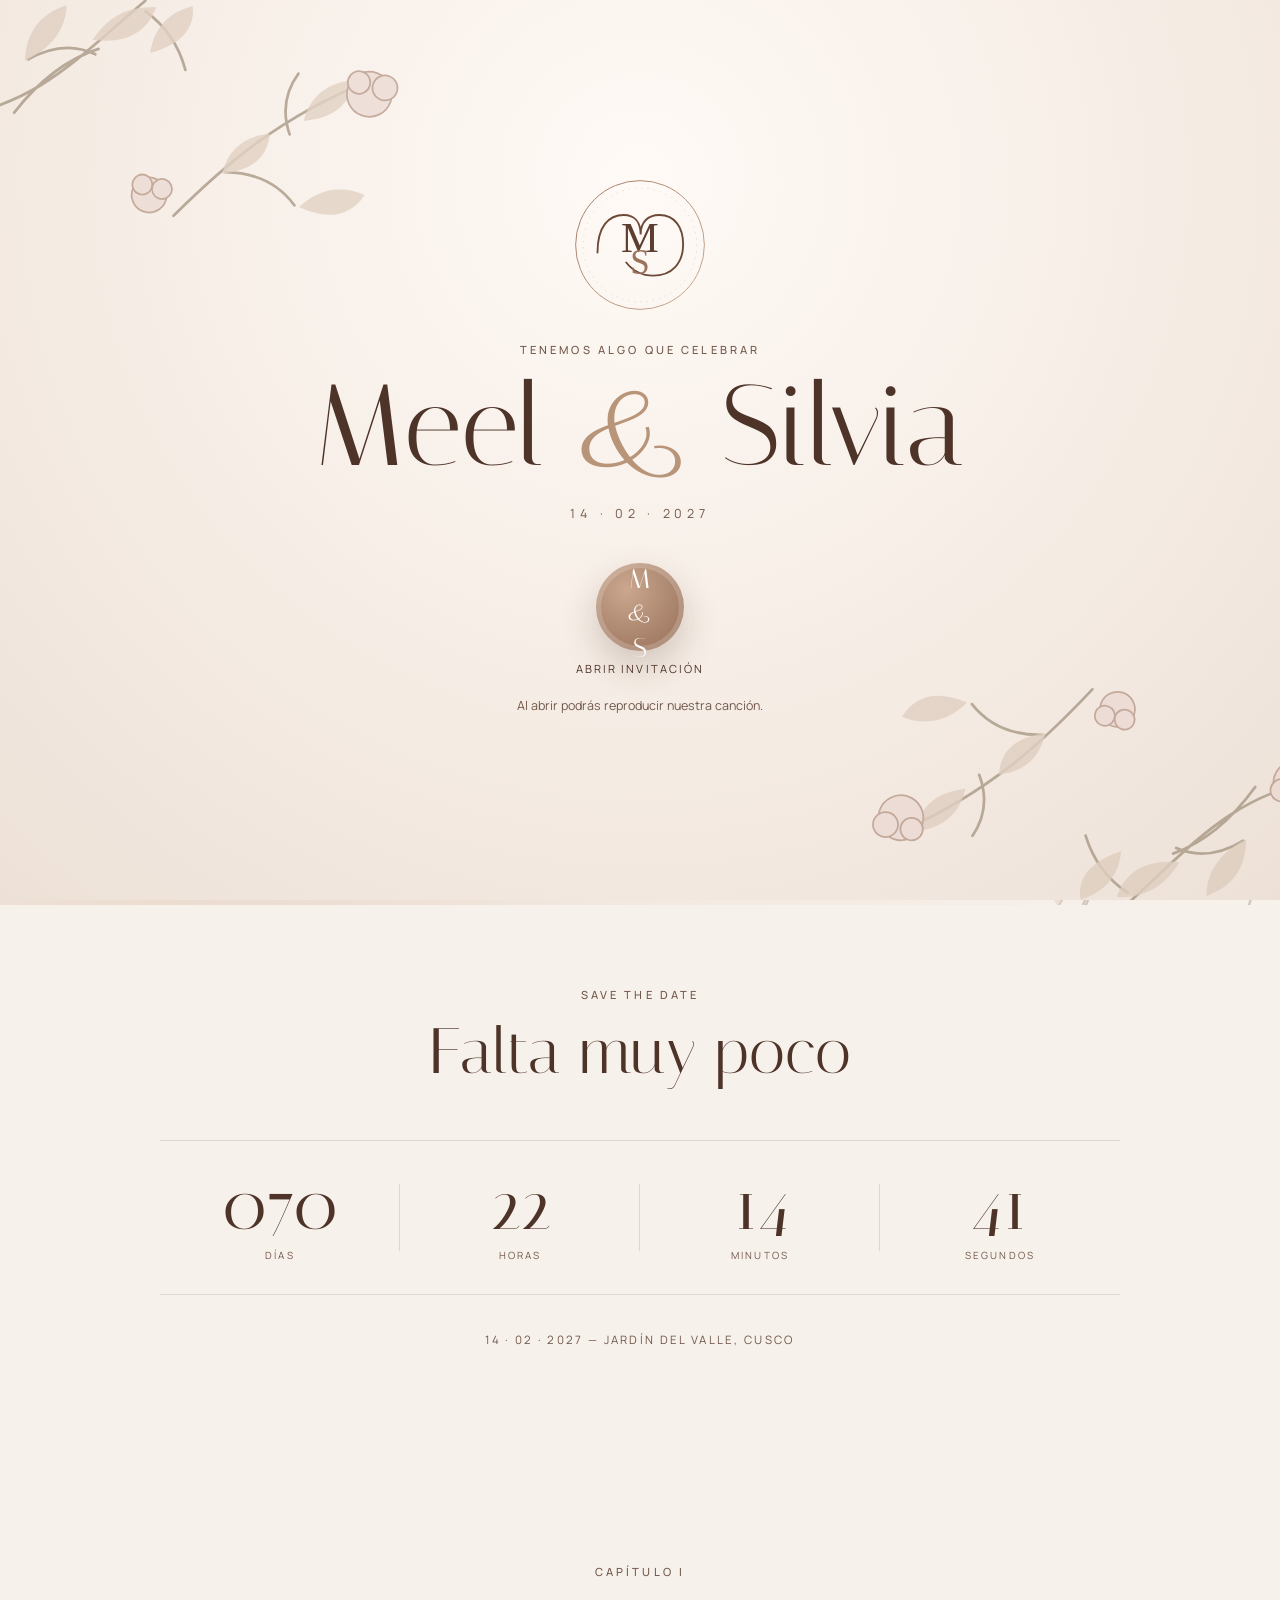
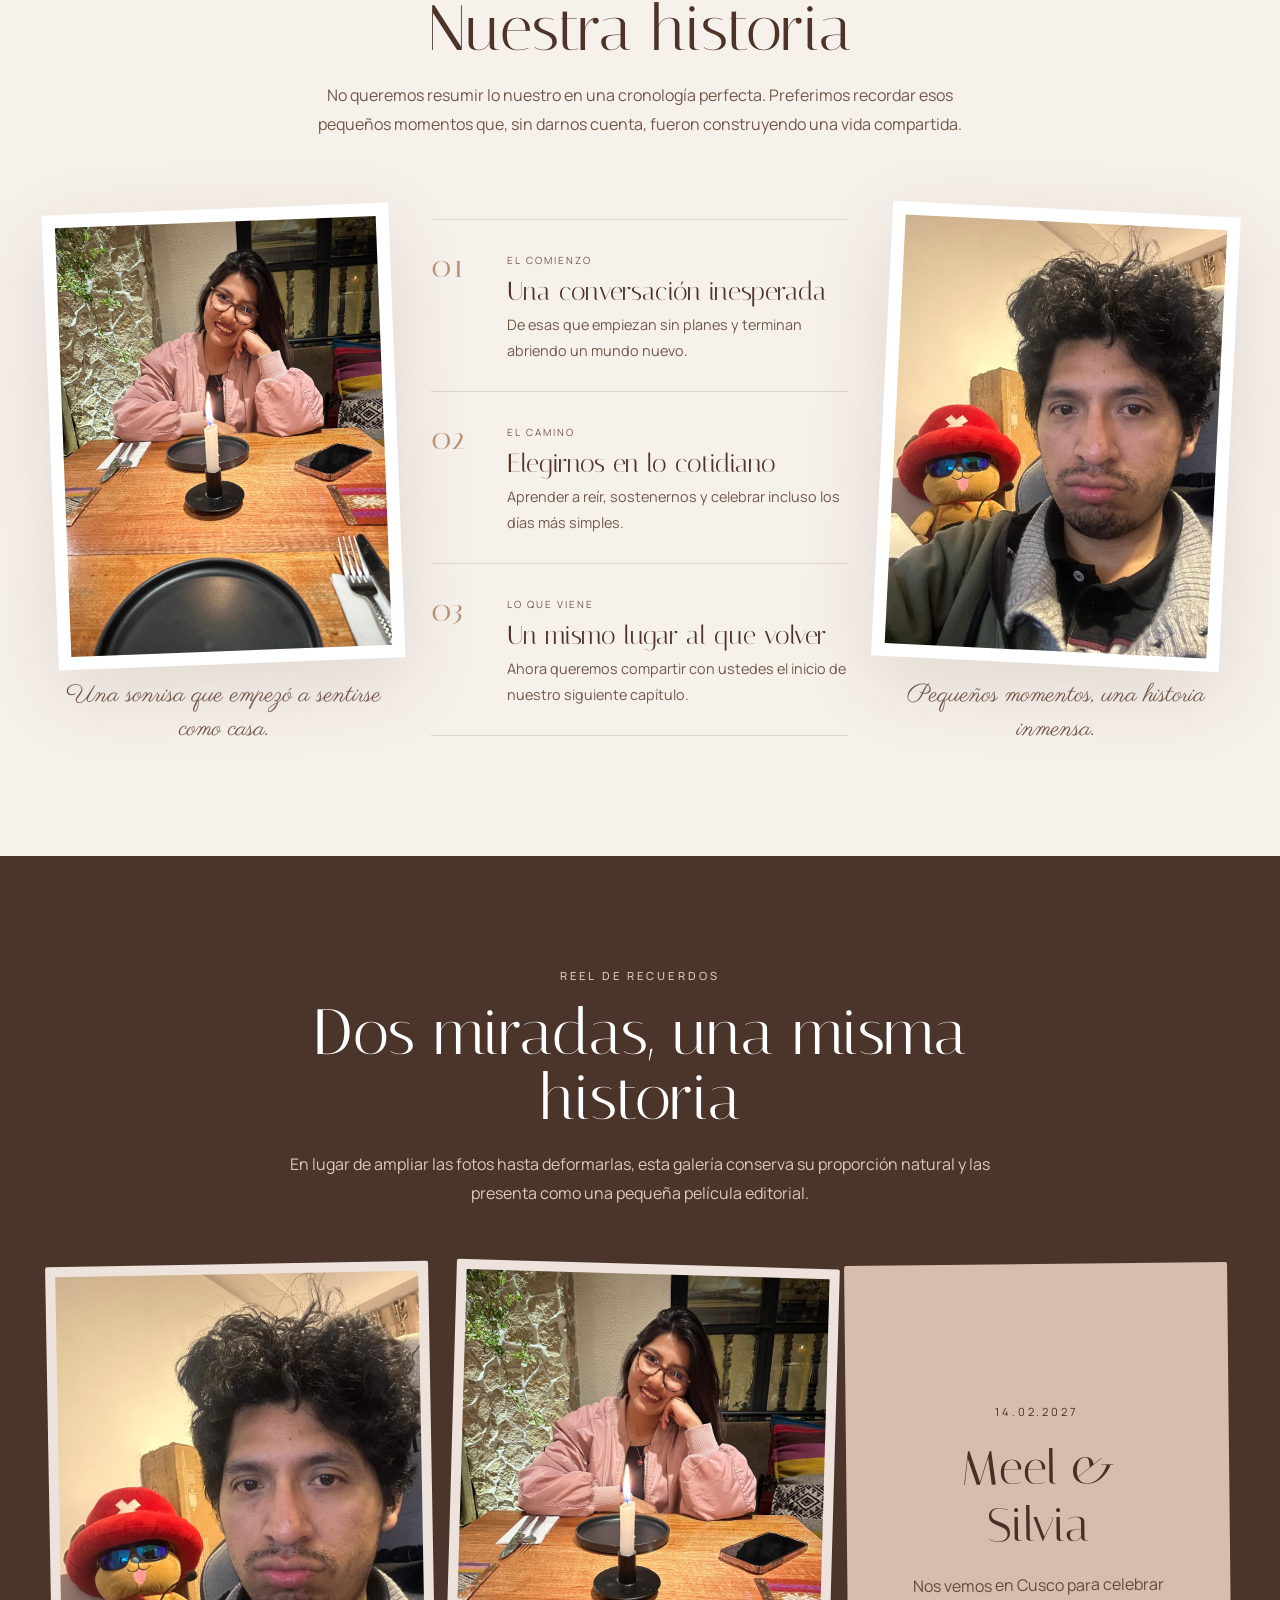
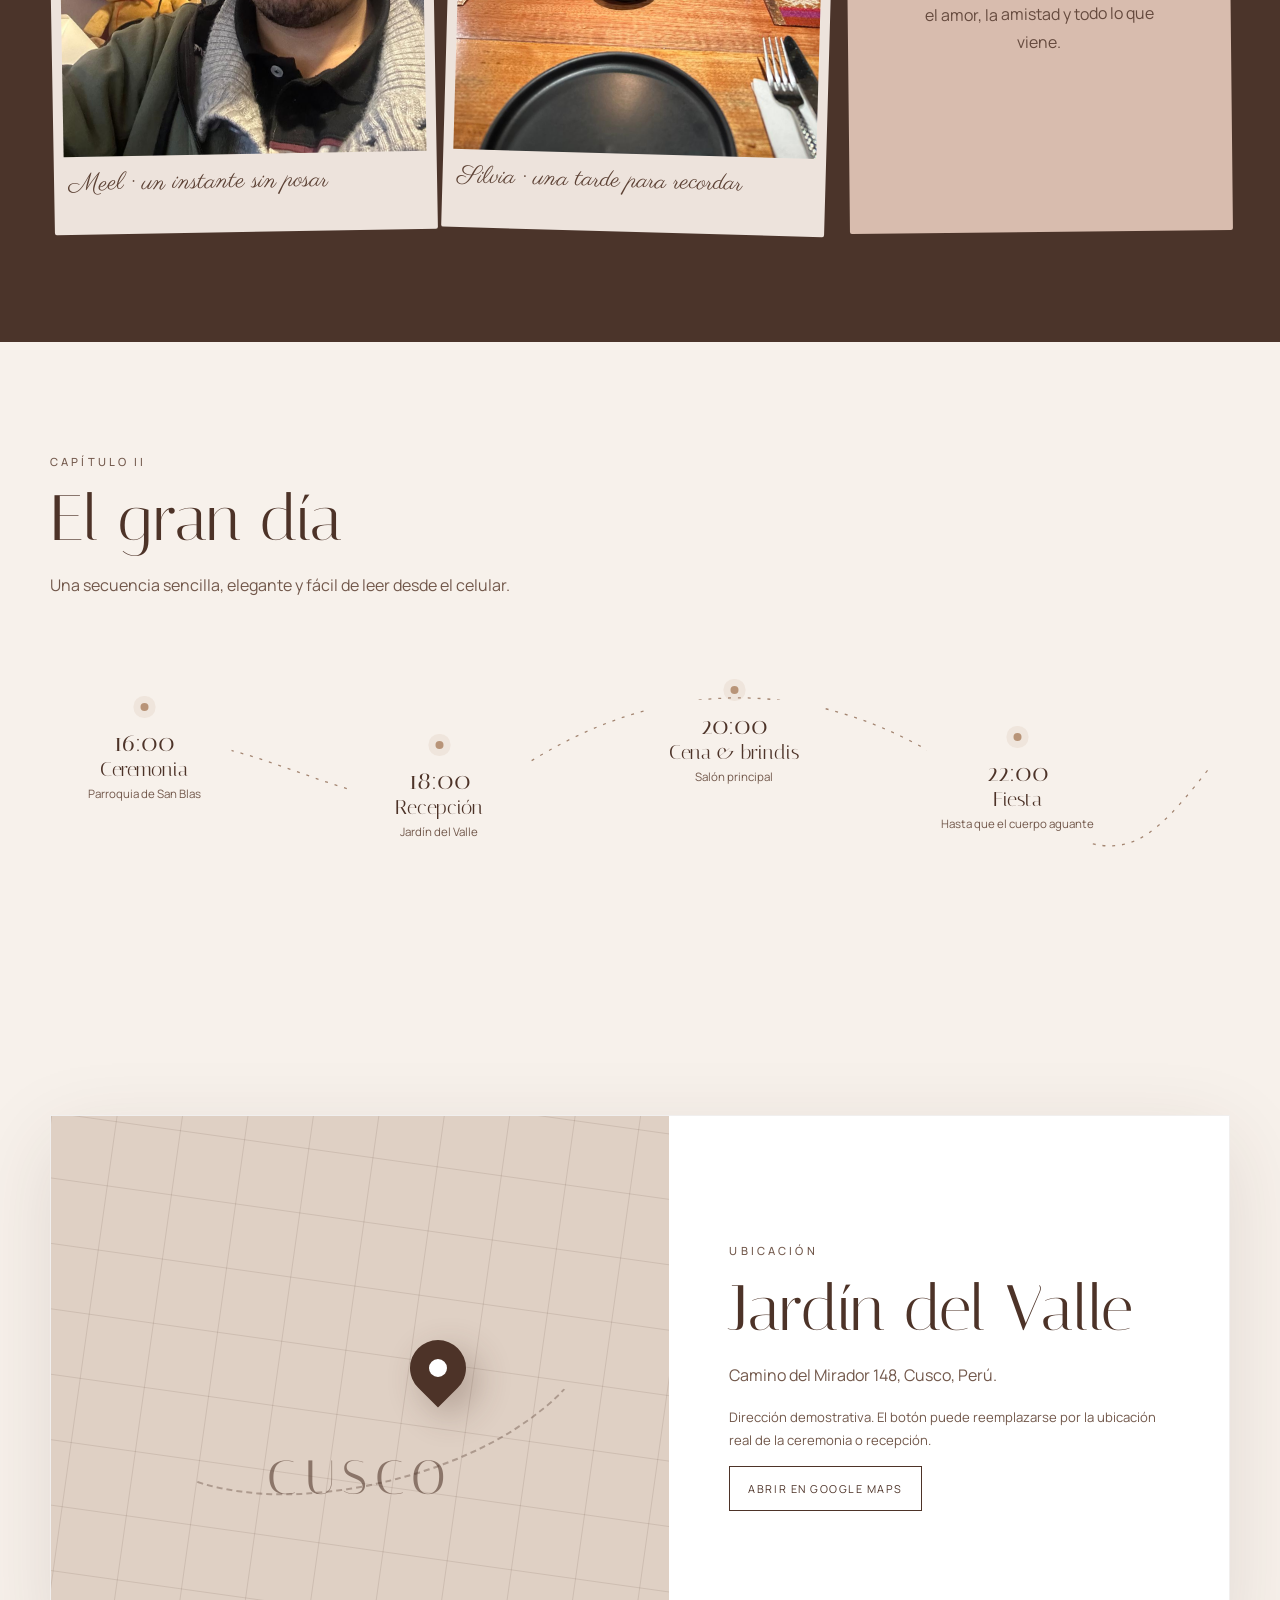
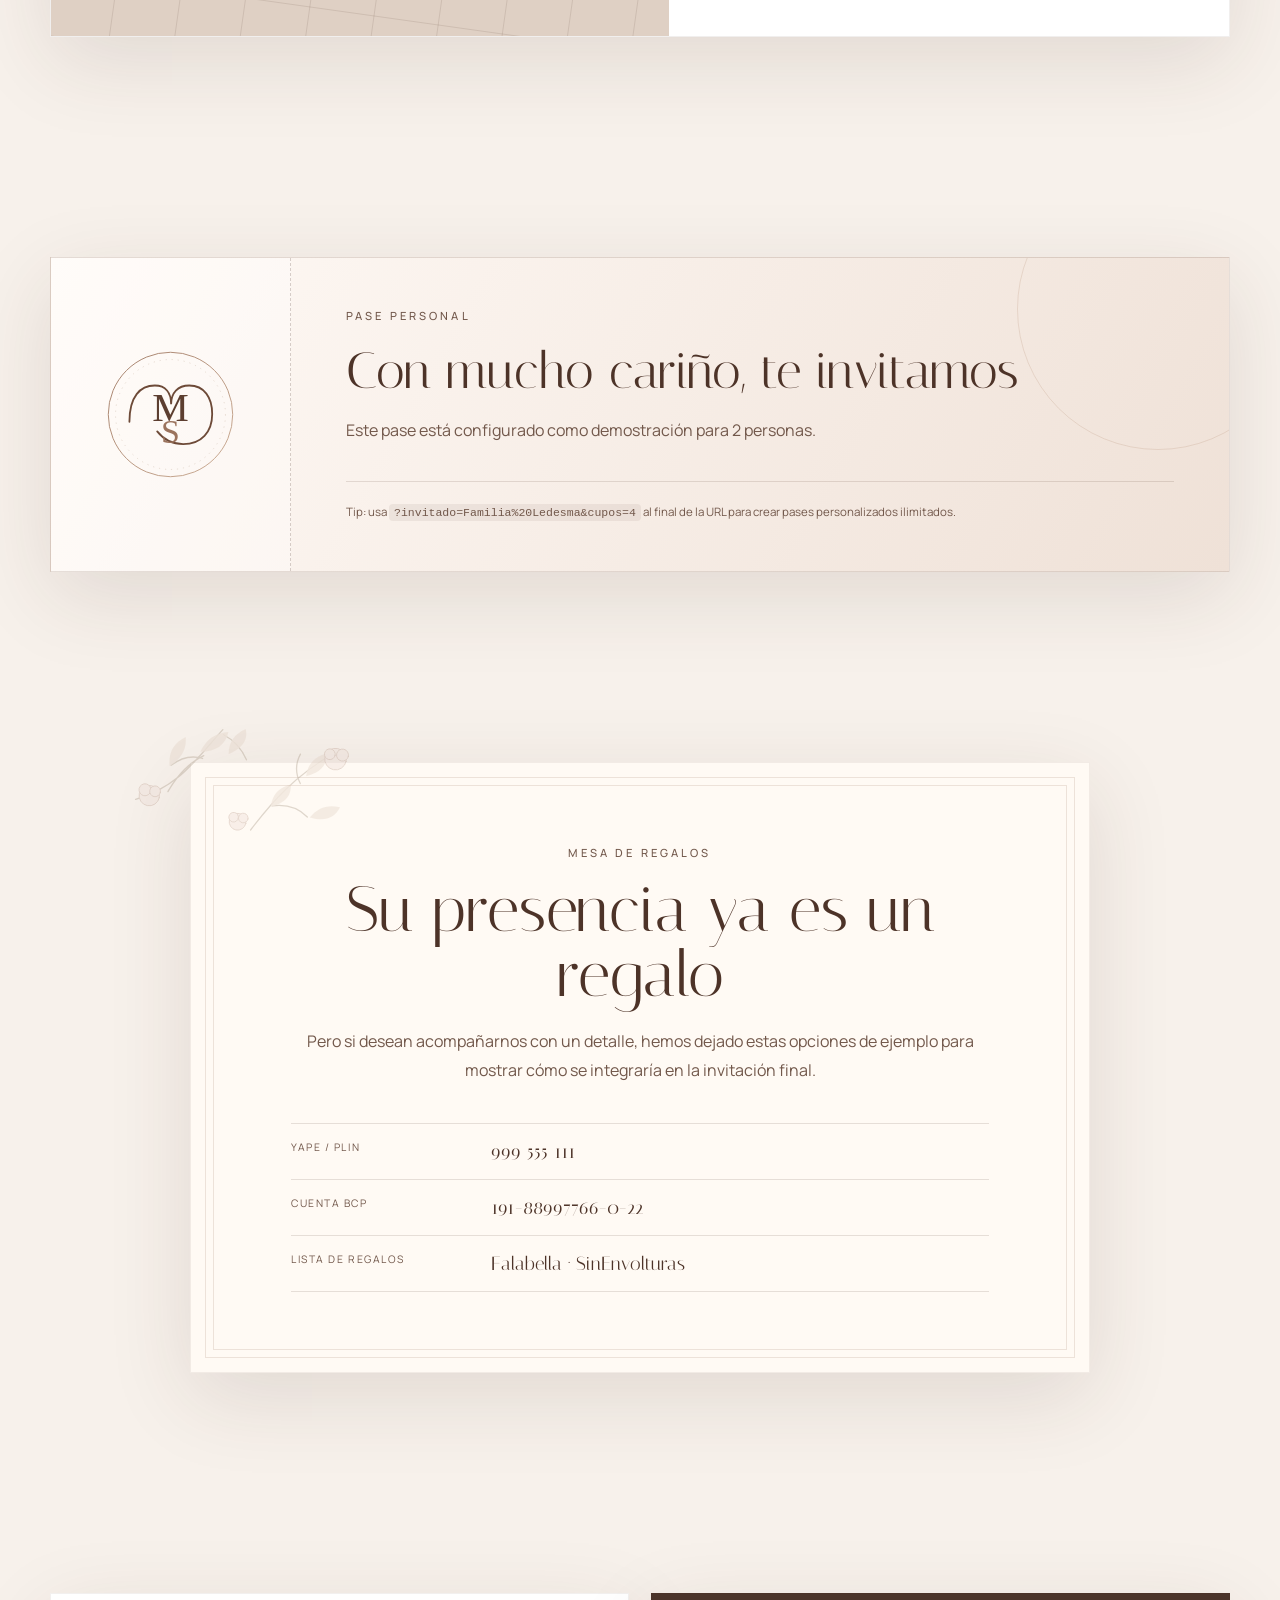
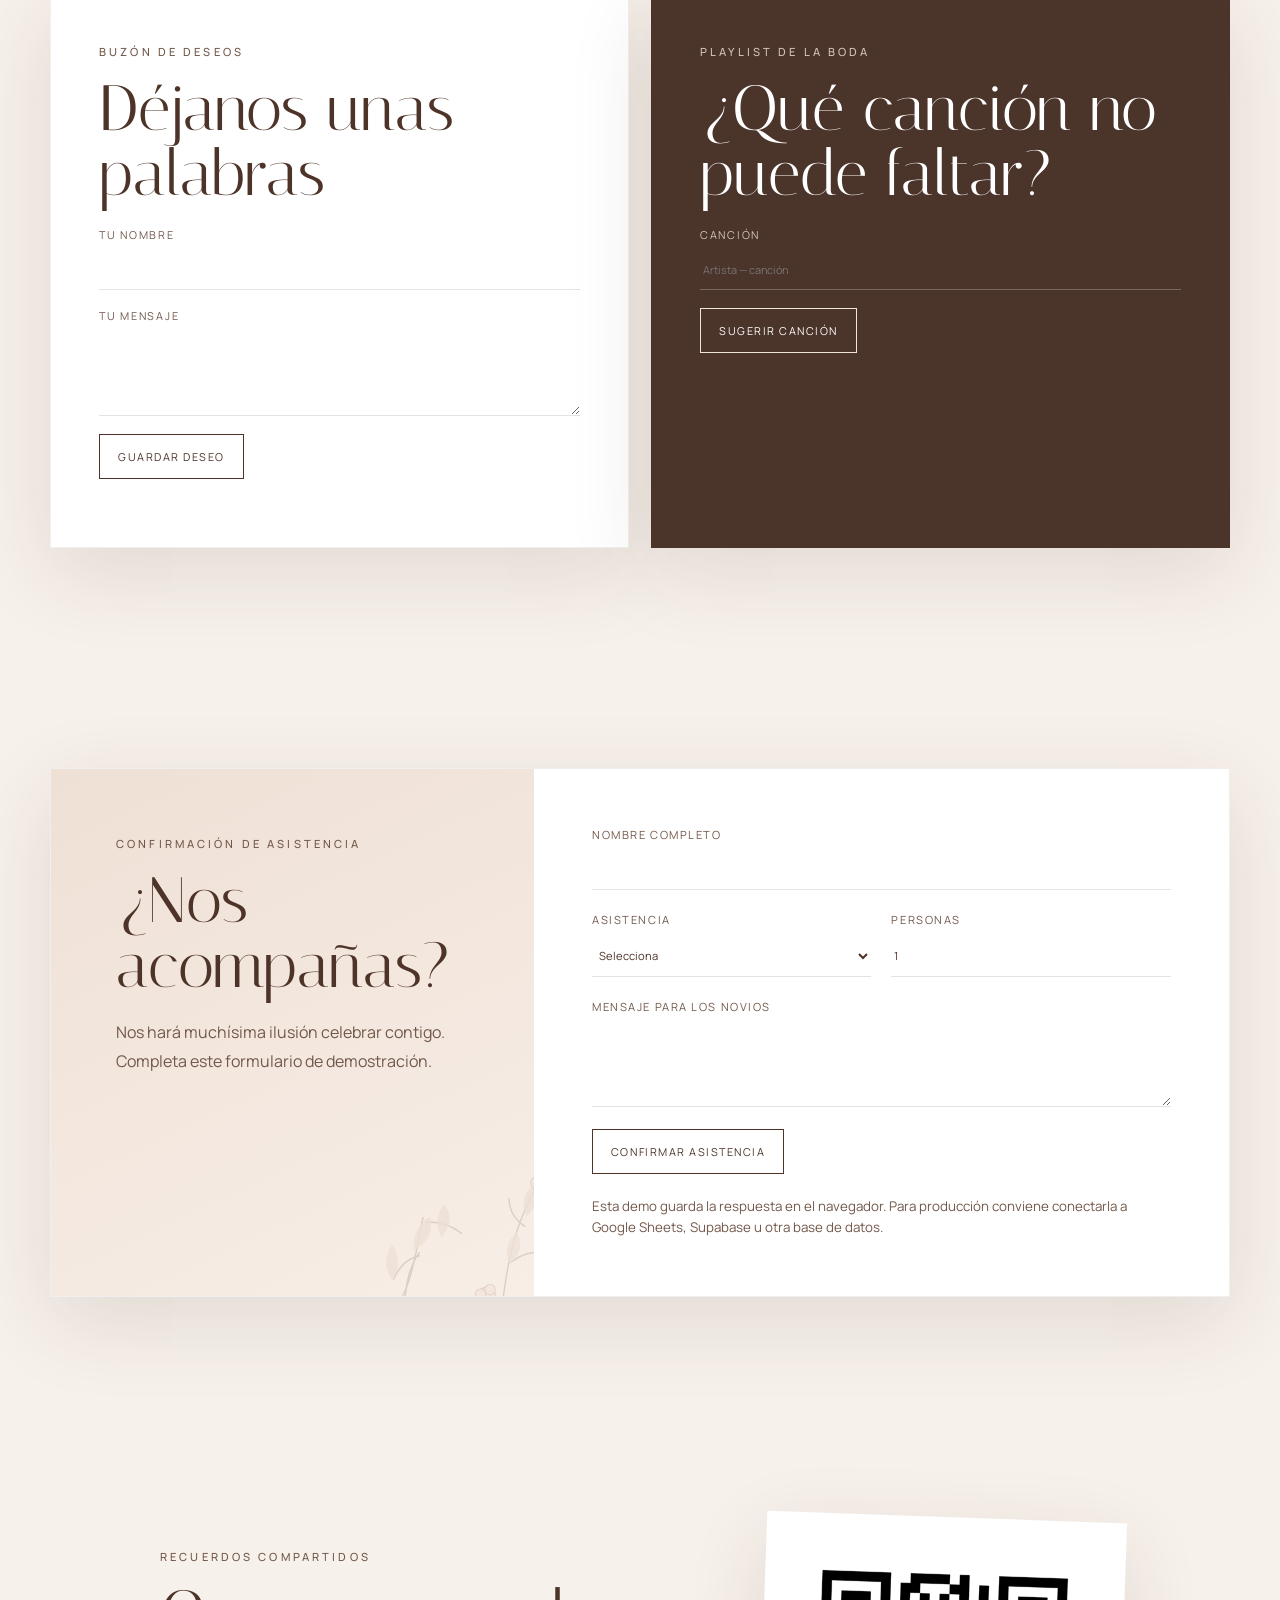
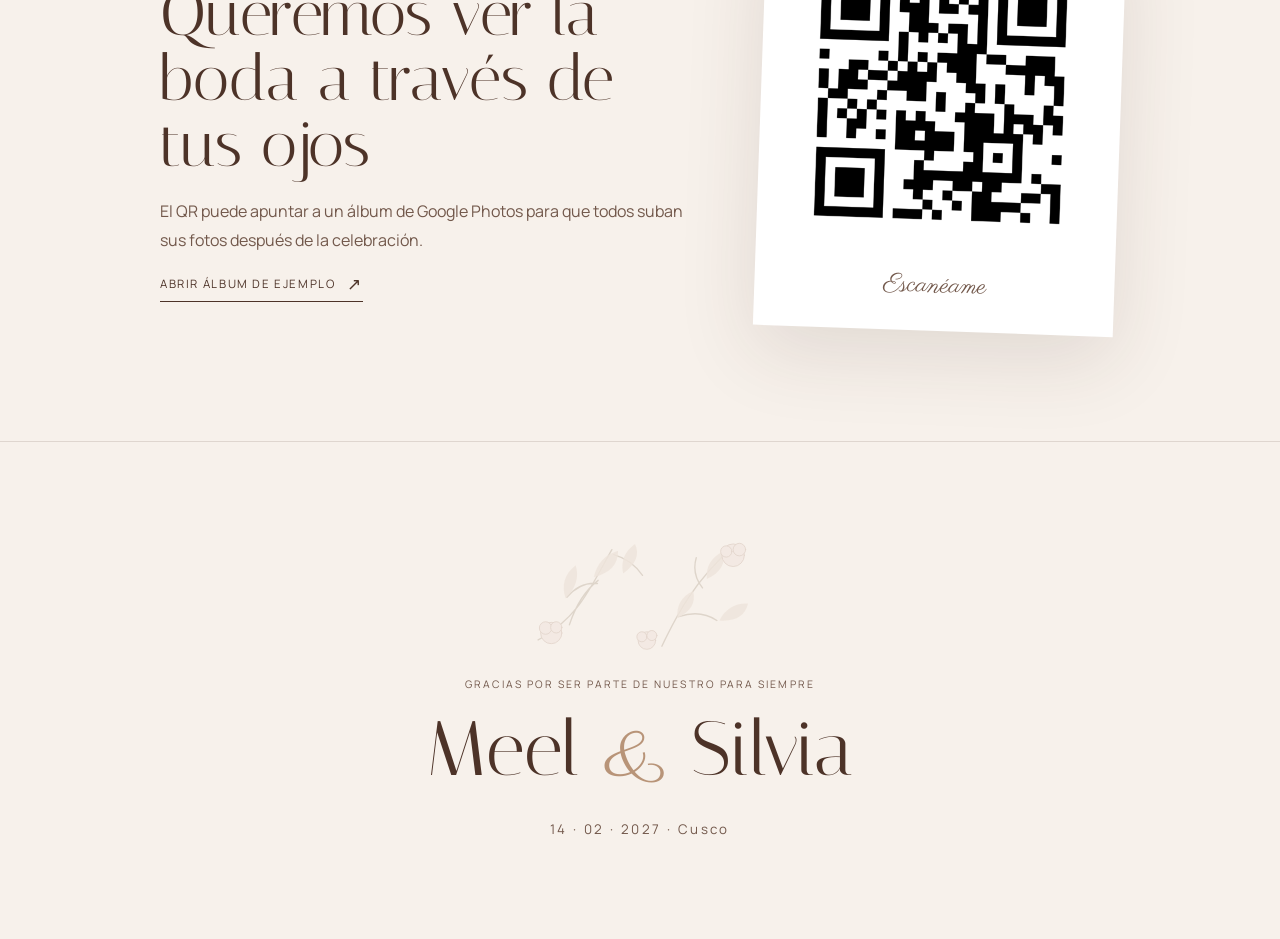
==== index.html @ 45067513 "Base invitacion web Meel y Silvia" ====
<!doctype html>
<html lang="es">
<head>
  <meta charset="utf-8" />
  <meta name="viewport" content="width=device-width, initial-scale=1" />
  <meta name="theme-color" content="#f4eee8" />
  <title>Meel & Silvia — Invitación</title>
  <meta name="description" content="Invitación web premium de boda — Meel & Silvia" />
  <link rel="preconnect" href="https://fonts.googleapis.com">
  <link rel="preconnect" href="https://fonts.gstatic.com" crossorigin>
  <link href="https://fonts.googleapis.com/css2?family=Italiana&family=Manrope:wght@300;400;500;600&family=Parisienne&display=swap" rel="stylesheet">
  <link rel="stylesheet" href="assets/styles.css" />
</head>
<body class="is-locked">
  <div class="noise" aria-hidden="true"></div>

  <section class="gate" id="gate" aria-label="Abrir invitación">
    <img src="assets/floral.svg" alt="" class="gate-floral top" />
    <div class="gate-card">
      <img src="assets/monogram.svg" class="gate-monogram" alt="Monograma de Meel y Silvia" />
      <p class="kicker">Tenemos algo que celebrar</p>
      <h1>Meel <em>&</em> Silvia</h1>
      <p class="gate-date">14 · 02 · 2027</p>
      <button class="seal-button" id="openInvitation" type="button">
        <span class="seal-mark">M<span>&</span>S</span>
        <span class="seal-copy">Abrir invitación</span>
      </button>
      <p class="gate-note">Al abrir podrás reproducir nuestra canción.</p>
    </div>
    <img src="assets/floral.svg" alt="" class="gate-floral bottom" />
  </section>

  <header class="nav-shell" id="navShell">
    <a class="nav-brand" href="#inicio">M<span>&</span>S</a>
    <nav class="nav-links" aria-label="Navegación principal">
      <a href="#historia">Historia</a>
      <a href="#itinerario">Itinerario</a>
      <a href="#ubicacion">Ubicación</a>
      <a href="#regalos">Regalos</a>
      <a href="#confirmacion">RSVP</a>
    </nav>
    <button class="audio-control" id="audioControl" type="button" aria-label="Reproducir o pausar música">
      <span class="audio-dot"></span>
      <span id="audioLabel">Nuestra canción</span>
    </button>
  </header>

  <audio id="weddingSong" loop preload="metadata">
    <source src="assets/nuestra_cancion.wav" type="audio/wav" />
  </audio>

  <main>
    <section class="hero" id="inicio">
      <div class="hero-wash" aria-hidden="true"></div>
      <div class="hero-grid">
        <div class="hero-copy reveal">
          <p class="kicker">Una historia que se convierte en hogar</p>
          <h2 class="hero-title">Meel <span>&</span> Silvia</h2>
          <p class="hero-subtitle">Nos casamos</p>
          <div class="ornament" aria-hidden="true"><span></span><i>◇</i><span></span></div>
          <p class="hero-quote">“Hay personas que llegan y, sin hacer ruido, terminan siendo el lugar al que siempre quieres volver.”</p>
          <div class="hero-details">
            <div><small>Fecha</small><strong>14 de febrero de 2027</strong></div>
            <div><small>Ciudad</small><strong>Cusco, Perú</strong></div>
          </div>
          <a href="#confirmacion" class="text-link">Confirmar asistencia <span>↘</span></a>
        </div>

        <div class="portrait-stage reveal" aria-label="Retratos de Meel y Silvia">
          <div class="portrait-frame portrait-meel">
            <img src="assets/meel.png" alt="Meel" />
            <span class="portrait-caption">Meel</span>
          </div>
          <div class="portrait-frame portrait-silvia">
            <img src="assets/silvia.png" alt="Silvia" />
            <span class="portrait-caption">Silvia</span>
          </div>
          <div class="portrait-line" aria-hidden="true"></div>
          <p class="portrait-note">El comienzo de<br>nuestro para siempre</p>
        </div>
      </div>
      <img src="assets/floral.svg" class="hero-floral" alt="" />
    </section>

    <section class="countdown-section section-pad reveal" aria-labelledby="countTitle">
      <div class="section-heading centered">
        <p class="kicker">Save the date</p>
        <h3 id="countTitle">Falta muy poco</h3>
      </div>
      <div class="countdown" aria-live="polite">
        <div><strong id="days">000</strong><span>Días</span></div>
        <div><strong id="hours">00</strong><span>Horas</span></div>
        <div><strong id="minutes">00</strong><span>Minutos</span></div>
        <div><strong id="seconds">00</strong><span>Segundos</span></div>
      </div>
      <p class="countdown-line">14 · 02 · 2027 — Jardín del Valle, Cusco</p>
    </section>

    <section class="story section-pad" id="historia">
      <div class="story-intro reveal">
        <p class="kicker">Capítulo I</p>
        <h3>Nuestra historia</h3>
        <p>No queremos resumir lo nuestro en una cronología perfecta. Preferimos recordar esos pequeños momentos que, sin darnos cuenta, fueron construyendo una vida compartida.</p>
      </div>

      <div class="story-editorial">
        <figure class="editorial-photo reveal">
          <div class="photo-mat"><img src="assets/silvia.png" alt="Retrato de Silvia" /></div>
          <figcaption>Una sonrisa que empezó a sentirse como casa.</figcaption>
        </figure>
        <div class="story-chapters reveal">
          <article><span>01</span><div><small>El comienzo</small><h4>Una conversación inesperada</h4><p>De esas que empiezan sin planes y terminan abriendo un mundo nuevo.</p></div></article>
          <article><span>02</span><div><small>El camino</small><h4>Elegirnos en lo cotidiano</h4><p>Aprender a reír, sostenernos y celebrar incluso los días más simples.</p></div></article>
          <article><span>03</span><div><small>Lo que viene</small><h4>Un mismo lugar al que volver</h4><p>Ahora queremos compartir con ustedes el inicio de nuestro siguiente capítulo.</p></div></article>
        </div>
        <figure class="editorial-photo second reveal">
          <div class="photo-mat"><img src="assets/meel.png" alt="Retrato de Meel" /></div>
          <figcaption>Pequeños momentos, una historia inmensa.</figcaption>
        </figure>
      </div>
    </section>

    <section class="memory-film section-pad reveal" aria-labelledby="memTitle">
      <div class="section-heading centered narrow">
        <p class="kicker">Reel de recuerdos</p>
        <h3 id="memTitle">Dos miradas, una misma historia</h3>
        <p>En lugar de ampliar las fotos hasta deformarlas, esta galería conserva su proporción natural y las presenta como una pequeña película editorial.</p>
      </div>
      <div class="film-strip" id="filmStrip">
        <figure class="film-card active"><img src="assets/meel.png" alt="Meel" /><figcaption>Meel · un instante sin posar</figcaption></figure>
        <figure class="film-card"><img src="assets/silvia.png" alt="Silvia" /><figcaption>Silvia · una tarde para recordar</figcaption></figure>
        <figure class="film-card text-card"><div><span>14.02.2027</span><strong>Meel & Silvia</strong><p>Nos vemos en Cusco para celebrar el amor, la amistad y todo lo que viene.</p></div></figure>
      </div>
      <div class="film-controls" aria-label="Controles de galería">
        <button type="button" data-film="prev" aria-label="Foto anterior">←</button>
        <div class="film-progress"><span id="filmProgress"></span></div>
        <button type="button" data-film="next" aria-label="Foto siguiente">→</button>
      </div>
    </section>

    <section class="itinerary section-pad" id="itinerario">
      <div class="section-heading reveal">
        <p class="kicker">Capítulo II</p>
        <h3>El gran día</h3>
        <p>Una secuencia sencilla, elegante y fácil de leer desde el celular.</p>
      </div>
      <div class="timeline-art reveal">
        <svg class="timeline-path" viewBox="0 0 1200 230" preserveAspectRatio="none" aria-hidden="true">
          <path d="M20 118 C180 20 320 210 470 118 S780 25 930 118 S1100 205 1180 112" fill="none" stroke="currentColor" stroke-width="1.2" stroke-dasharray="3 7" />
        </svg>
        <article style="--x: 8%; --y: 48%"><span>16:00</span><strong>Ceremonia</strong><small>Parroquia de San Blas</small></article>
        <article style="--x: 33%; --y: 63%"><span>18:00</span><strong>Recepción</strong><small>Jardín del Valle</small></article>
        <article style="--x: 58%; --y: 41%"><span>20:00</span><strong>Cena & brindis</strong><small>Salón principal</small></article>
        <article style="--x: 82%; --y: 60%"><span>22:00</span><strong>Fiesta</strong><small>Hasta que el cuerpo aguante</small></article>
      </div>
    </section>

    <section class="location section-pad" id="ubicacion">
      <div class="location-card reveal">
        <div class="location-art">
          <div class="map-grid"></div>
          <div class="map-route"></div>
          <div class="pin"><i></i></div>
          <span class="map-label">CUSCO</span>
        </div>
        <div class="location-copy">
          <p class="kicker">Ubicación</p>
          <h3>Jardín del Valle</h3>
          <p>Camino del Mirador 148, Cusco, Perú.</p>
          <p class="muted-small">Dirección demostrativa. El botón puede reemplazarse por la ubicación real de la ceremonia o recepción.</p>
          <a class="button-ink" target="_blank" rel="noreferrer" href="https://www.google.com/maps/search/?api=1&query=Cusco+Peru">Abrir en Google Maps</a>
        </div>
      </div>
    </section>

    <section class="guest-pass-section section-pad reveal" id="pase">
      <div class="guest-pass" id="guestPass">
        <div class="pass-monogram"><img src="assets/monogram.svg" alt="" /></div>
        <div class="pass-copy">
          <p class="kicker">Pase personal</p>
          <h3 id="guestDisplay">Con mucho cariño, te invitamos</h3>
          <p id="guestSeats">Este pase está configurado como demostración para 2 personas.</p>
          <div class="pass-rule"></div>
          <small>Tip: usa <code>?invitado=Familia%20Ledesma&cupos=4</code> al final de la URL para crear pases personalizados ilimitados.</small>
        </div>
      </div>
    </section>

    <section class="gifts section-pad" id="regalos">
      <div class="letter reveal">
        <img src="assets/floral.svg" class="letter-floral" alt="" />
        <p class="kicker">Mesa de regalos</p>
        <h3>Su presencia ya es un regalo</h3>
        <p>Pero si desean acompañarnos con un detalle, hemos dejado estas opciones de ejemplo para mostrar cómo se integraría en la invitación final.</p>
        <div class="gift-lines">
          <div><span>Yape / Plin</span><strong>999 555 111</strong></div>
          <div><span>Cuenta BCP</span><strong>191-88997766-0-22</strong></div>
          <div><span>Lista de regalos</span><strong>Falabella · SinEnvolturas</strong></div>
        </div>
      </div>
    </section>

    <section class="interaction section-pad">
      <div class="interaction-grid">
        <article class="interaction-card reveal">
          <p class="kicker">Buzón de deseos</p>
          <h3>Déjanos unas palabras</h3>
          <form id="wishForm" class="editorial-form">
            <label>Tu nombre<input id="wishName" required autocomplete="name" /></label>
            <label>Tu mensaje<textarea id="wishText" rows="4" required></textarea></label>
            <button type="submit" class="button-ink">Guardar deseo</button>
          </form>
          <div id="wishList" class="saved-notes"></div>
        </article>
        <article class="interaction-card dark reveal">
          <p class="kicker">Playlist de la boda</p>
          <h3>¿Qué canción no puede faltar?</h3>
          <form id="songForm" class="editorial-form inverse">
            <label>Canción<input id="songInput" required placeholder="Artista — canción" /></label>
            <button type="submit" class="button-light">Sugerir canción</button>
          </form>
          <div id="songList" class="saved-notes inverse"></div>
        </article>
      </div>
    </section>

    <section class="rsvp section-pad" id="confirmacion">
      <div class="rsvp-shell reveal">
        <div class="rsvp-copy">
          <p class="kicker">Confirmación de asistencia</p>
          <h3>¿Nos acompañas?</h3>
          <p>Nos hará muchísima ilusión celebrar contigo. Completa este formulario de demostración.</p>
          <img src="assets/floral.svg" alt="" />
        </div>
        <form id="rsvpForm" class="rsvp-form">
          <label>Nombre completo<input id="guestName" required autocomplete="name" /></label>
          <div class="form-two">
            <label>Asistencia<select id="attendance" required><option value="">Selecciona</option><option value="Sí asistiré">Sí asistiré</option><option value="No podré asistir">No podré asistir</option></select></label>
            <label>Personas<input id="guestCount" type="number" min="1" max="8" value="1" required /></label>
          </div>
          <label>Mensaje para los novios<textarea id="guestMessage" rows="4"></textarea></label>
          <button type="submit" class="button-ink">Confirmar asistencia</button>
          <small>Esta demo guarda la respuesta en el navegador. Para producción conviene conectarla a Google Sheets, Supabase u otra base de datos.</small>
        </form>
      </div>
    </section>

    <section class="photos-qr section-pad" id="fotos">
      <div class="qr-layout reveal">
        <div>
          <p class="kicker">Recuerdos compartidos</p>
          <h3>Queremos ver la boda a través de tus ojos</h3>
          <p>El QR puede apuntar a un álbum de Google Photos para que todos suban sus fotos después de la celebración.</p>
          <a class="text-link" href="https://photos.google.com/" target="_blank" rel="noreferrer">Abrir álbum de ejemplo <span>↗</span></a>
        </div>
        <div class="qr-frame"><img src="assets/qr_fotos.png" alt="Código QR para álbum de fotos" /><span>Escanéame</span></div>
      </div>
    </section>
  </main>

  <footer class="site-footer">
    <img src="assets/floral.svg" alt="" />
    <p>Gracias por ser parte de nuestro para siempre</p>
    <h3>Meel <span>&</span> Silvia</h3>
    <small>14 · 02 · 2027 · Cusco</small>
  </footer>

  <div class="toast" id="toast" role="status" aria-live="polite"></div>
  <script src="assets/app.js"></script>
</body>
</html>
---- assets/styles.css ----
:root{
  --paper:#f7f1eb;
  --paper-2:#efe6de;
  --ink:#4d3328;
  --ink-soft:#72584b;
  --champagne:#b89478;
  --rose:#d9bcb0;
  --line:rgba(77,51,40,.14);
  --white:#fffdfb;
  --shadow:0 24px 80px rgba(68,42,30,.12);
  --serif:'Italiana','Times New Roman',serif;
  --sans:'Manrope',Arial,sans-serif;
  --script:'Parisienne',cursive;
}
*{box-sizing:border-box}
html{scroll-behavior:smooth}
body{margin:0;background:var(--paper);color:var(--ink);font-family:var(--sans);overflow-x:hidden}
body.is-locked{overflow:hidden}
img{max-width:100%;display:block}
a{color:inherit;text-decoration:none}
button,input,textarea,select{font:inherit}
.noise{position:fixed;inset:0;pointer-events:none;z-index:200;opacity:.17;mix-blend-mode:multiply;background-image:url("data:image/svg+xml,%3Csvg viewBox='0 0 180 180' xmlns='http://www.w3.org/2000/svg'%3E%3Cfilter id='n'%3E%3CfeTurbulence type='fractalNoise' baseFrequency='.9' numOctaves='4' stitchTiles='stitch'/%3E%3C/filter%3E%3Crect width='100%25' height='100%25' filter='url(%23n)' opacity='.12'/%3E%3C/svg%3E")}
.kicker{margin:0 0 14px;text-transform:uppercase;letter-spacing:.28em;font-size:.7rem;color:var(--ink-soft);font-weight:500}
h1,h2,h3,h4,p{margin-top:0}h1,h2,h3,h4{font-family:var(--serif);font-weight:400}p{line-height:1.8;color:var(--ink-soft)}
.section-pad{width:min(1180px,calc(100% - 40px));margin:0 auto;padding:110px 0}.section-heading{max-width:650px}.section-heading.centered{margin:0 auto 56px;text-align:center}.section-heading.narrow{max-width:760px}.section-heading h3,.story-intro h3,.location-copy h3,.letter h3,.interaction-card h3,.rsvp-copy h3,.photos-qr h3{font-size:clamp(2.8rem,5vw,5rem);line-height:1.02;margin-bottom:20px}
.reveal{opacity:0;transform:translateY(30px);transition:opacity .95s ease,transform .95s cubic-bezier(.2,.7,.2,1)}.reveal.visible{opacity:1;transform:none}
.gate{position:fixed;inset:0;z-index:500;background:radial-gradient(circle at 50% 20%,#fffaf6 0,#f7efe8 45%,#ede1d7 100%);display:grid;place-items:center;overflow:hidden;transition:opacity .9s ease,visibility .9s ease}.gate.closed{opacity:0;visibility:hidden}.gate-card{text-align:center;position:relative;z-index:2;padding:30px}.gate-monogram{width:150px;margin:0 auto 20px}.gate h1{font-size:clamp(4rem,9vw,8rem);line-height:.9;margin:8px 0 10px}.gate h1 em{font-family:var(--script);font-style:normal;color:var(--champagne);font-size:1.12em}.gate-date{letter-spacing:.38em;text-transform:uppercase;font-size:.78rem}.gate-note{font-size:.78rem;margin-top:18px}.seal-button{margin-top:24px;border:0;background:transparent;cursor:pointer;display:inline-flex;flex-direction:column;align-items:center;gap:10px;color:var(--ink)}.seal-mark{width:88px;height:88px;border-radius:50%;display:grid;place-items:center;background:radial-gradient(circle at 35% 30%,#caa78e,#946c56);color:#fff;font-family:var(--serif);font-size:1.7rem;box-shadow:0 15px 35px rgba(80,48,32,.22),inset 0 0 0 5px rgba(255,255,255,.18);transition:transform .3s ease}.seal-mark span{font-family:var(--script)}.seal-button:hover .seal-mark{transform:scale(1.06) rotate(-2deg)}.seal-copy{text-transform:uppercase;letter-spacing:.18em;font-size:.7rem}.gate-floral{position:absolute;width:min(500px,42vw);opacity:.7}.gate-floral.top{left:-80px;top:-40px;transform:rotate(20deg)}.gate-floral.bottom{right:-70px;bottom:-45px;transform:rotate(198deg)}
.nav-shell{position:fixed;top:18px;left:50%;transform:translateX(-50%);z-index:120;width:min(1120px,calc(100% - 28px));display:flex;align-items:center;justify-content:space-between;gap:20px;padding:11px 16px 11px 20px;border:1px solid rgba(255,255,255,.55);background:rgba(250,245,240,.72);backdrop-filter:blur(18px);border-radius:999px;box-shadow:0 10px 35px rgba(64,41,30,.08);transition:.35s ease}.nav-brand{font-family:var(--serif);font-size:1.5rem}.nav-brand span{font-family:var(--script);color:var(--champagne)}.nav-links{display:flex;gap:24px}.nav-links a{font-size:.75rem;text-transform:uppercase;letter-spacing:.12em;color:var(--ink-soft)}.audio-control{border:0;border-radius:999px;background:var(--ink);color:#fff;padding:10px 15px;display:flex;gap:9px;align-items:center;cursor:pointer;font-size:.78rem}.audio-dot{width:8px;height:8px;border-radius:50%;background:#d9bcb0;box-shadow:0 0 0 0 rgba(217,188,176,.7);animation:pulse 2s infinite}.audio-control.playing .audio-dot{background:#f3dfd7}
.hero{min-height:100vh;position:relative;display:grid;place-items:center;overflow:hidden;background:linear-gradient(135deg,#f7f0ea 0%,#efe2d7 48%,#f8f2ed 100%)}.hero-wash{position:absolute;inset:0;background:radial-gradient(circle at 77% 32%,rgba(255,255,255,.75),transparent 34%),radial-gradient(circle at 18% 83%,rgba(220,188,174,.25),transparent 33%)}.hero-grid{width:min(1180px,calc(100% - 40px));display:grid;grid-template-columns:.86fr 1.14fr;gap:70px;align-items:center;position:relative;z-index:2;padding:135px 0 80px}.hero-title{font-size:clamp(4.6rem,8.6vw,8.7rem);line-height:.85;letter-spacing:-.04em;margin:0}.hero-title span{font-family:var(--script);color:var(--champagne);font-size:1.06em}.hero-subtitle{font-family:var(--serif);text-transform:uppercase;letter-spacing:.38em;font-size:1rem;margin:20px 0 0;color:var(--ink)}.ornament{display:flex;align-items:center;gap:11px;margin:28px 0;width:170px;color:var(--champagne)}.ornament span{height:1px;background:currentColor;flex:1}.ornament i{font-style:normal;font-size:.7rem}.hero-quote{max-width:520px;font-family:var(--serif);font-size:1.35rem;line-height:1.6;color:var(--ink-soft)}.hero-details{display:grid;grid-template-columns:1fr 1fr;gap:18px;margin:34px 0}.hero-details div{padding-top:14px;border-top:1px solid var(--line)}.hero-details small{display:block;text-transform:uppercase;letter-spacing:.18em;font-size:.65rem;color:var(--ink-soft);margin-bottom:8px}.hero-details strong{font-family:var(--serif);font-size:1.2rem;font-weight:400}.text-link{display:inline-flex;gap:12px;align-items:center;padding-bottom:6px;border-bottom:1px solid var(--ink);text-transform:uppercase;letter-spacing:.14em;font-size:.72rem}.text-link span{font-size:1.05rem}.portrait-stage{position:relative;height:690px}.portrait-frame{position:absolute;background:#fff;padding:13px 13px 34px;border-radius:3px;box-shadow:0 28px 60px rgba(66,42,31,.16)}.portrait-frame img{width:100%;height:100%;object-fit:cover;object-position:center top}.portrait-meel{width:47%;height:69%;left:3%;top:9%;transform:rotate(-3deg)}.portrait-silvia{width:50%;height:72%;right:2%;bottom:4%;transform:rotate(4deg)}.portrait-caption{position:absolute;bottom:7px;left:18px;font-family:var(--script);font-size:1.7rem;color:var(--ink-soft)}.portrait-line{position:absolute;width:47%;height:47%;left:29%;top:24%;border:1px solid rgba(155,115,93,.42);border-radius:50%;transform:rotate(-16deg)}.portrait-note{position:absolute;right:-2%;top:7%;font-family:var(--script);font-size:2rem;line-height:1.1;color:var(--ink);transform:rotate(-6deg);text-align:center}.hero-floral{position:absolute;width:430px;right:-115px;bottom:-80px;opacity:.42;transform:rotate(-12deg)}
.countdown-section{padding-top:80px;padding-bottom:90px}.countdown{display:grid;grid-template-columns:repeat(4,1fr);max-width:960px;margin:0 auto 35px;border-top:1px solid var(--line);border-bottom:1px solid var(--line)}.countdown>div{text-align:center;padding:30px 15px;position:relative}.countdown>div:not(:last-child)::after{content:"";position:absolute;right:0;top:28%;height:44%;width:1px;background:var(--line)}.countdown strong{font-family:var(--serif);font-size:clamp(3rem,5.5vw,5.2rem);font-weight:400;display:block;line-height:1}.countdown span{text-transform:uppercase;letter-spacing:.22em;font-size:.62rem;color:var(--ink-soft)}.countdown-line{text-align:center;text-transform:uppercase;letter-spacing:.2em;font-size:.72rem}
.story{position:relative}.story-intro{max-width:700px;margin:0 auto 70px;text-align:center}.story-editorial{display:grid;grid-template-columns:.9fr 1.08fr .9fr;gap:34px;align-items:center}.editorial-photo{margin:0}.photo-mat{background:#fff;padding:13px;box-shadow:var(--shadow);transform:rotate(-2.2deg)}.second .photo-mat{transform:rotate(2.8deg)}.photo-mat img{aspect-ratio:3/4;object-fit:cover;object-position:center top}.editorial-photo figcaption{font-family:var(--script);font-size:1.55rem;margin-top:14px;color:var(--ink-soft);text-align:center}.story-chapters{display:grid;gap:0;border-top:1px solid var(--line)}.story-chapters article{display:grid;grid-template-columns:58px 1fr;gap:18px;padding:27px 0;border-bottom:1px solid var(--line)}.story-chapters>article>span{font-family:var(--serif);font-size:2rem;color:var(--champagne)}.story-chapters small{text-transform:uppercase;letter-spacing:.2em;font-size:.62rem;color:var(--ink-soft)}.story-chapters h4{font-size:1.6rem;margin:7px 0 6px}.story-chapters p{font-size:.9rem;margin:0}
.memory-film{background:#4b342a;color:#fff;width:100%;max-width:none;padding-left:max(20px,calc((100vw - 1180px)/2));padding-right:max(20px,calc((100vw - 1180px)/2))}.memory-film .kicker,.memory-film p{color:#d9c8bd}.memory-film h3{color:#fff}.film-strip{display:grid;grid-template-columns:repeat(3,1fr);gap:16px;align-items:stretch}.film-card{margin:0;background:#ede3dc;padding:10px 10px 34px;border-radius:2px;transition:transform .6s ease,opacity .6s ease}.film-card:nth-child(1){transform:rotate(-1deg)}.film-card:nth-child(2){transform:rotate(1.6deg)}.film-card:nth-child(3){transform:rotate(-.6deg)}.film-card img{width:100%;height:480px;object-fit:cover;object-position:center top}.film-card figcaption{font-family:var(--script);font-size:1.55rem;color:#5c4134;padding:10px 5px 0}.text-card{display:grid;place-items:center;min-height:524px;background:#d8bcae;color:#473026}.text-card div{padding:50px;text-align:center}.text-card span{letter-spacing:.25em;font-size:.7rem}.text-card strong{font-family:var(--serif);font-size:3rem;font-weight:400;display:block;margin:18px 0}.text-card p{color:#654a3e}.film-controls{display:none}
.itinerary .section-heading{margin-bottom:45px}.timeline-art{height:250px;position:relative;color:#a48672}.timeline-path{position:absolute;inset:0;width:100%;height:100%}.timeline-art article{position:absolute;left:var(--x);top:var(--y);transform:translate(-50%,-50%);background:var(--paper);padding:10px 15px;text-align:center;min-width:175px}.timeline-art article::before{content:"";position:absolute;width:8px;height:8px;border-radius:50%;background:var(--champagne);top:-14px;left:50%;transform:translateX(-50%);box-shadow:0 0 0 7px rgba(184,148,120,.13)}.timeline-art span{display:block;font-family:var(--serif);font-size:1.6rem;color:var(--ink)}.timeline-art strong{display:block;font-family:var(--serif);font-size:1.25rem;font-weight:400;color:var(--ink)}.timeline-art small{color:var(--ink-soft);font-size:.72rem}
.location-card{display:grid;grid-template-columns:1.05fr .95fr;background:#fff;border:1px solid rgba(77,51,40,.08);box-shadow:var(--shadow);min-height:520px}.location-art{position:relative;overflow:hidden;background:#dfd0c4;min-height:520px}.map-grid{position:absolute;inset:-30px;background-image:linear-gradient(90deg,rgba(77,51,40,.12) 1px,transparent 1px),linear-gradient(rgba(77,51,40,.12) 1px,transparent 1px);background-size:54px 54px;transform:rotate(8deg) scale(1.2)}.map-route{position:absolute;left:12%;top:26%;width:77%;height:45%;border:2px dashed rgba(77,51,40,.34);border-color:transparent transparent rgba(77,51,40,.34) transparent;border-radius:50%;transform:rotate(-14deg)}.pin{position:absolute;left:58%;top:43%;width:56px;height:56px;border-radius:50% 50% 50% 0;background:var(--ink);transform:rotate(-45deg);box-shadow:0 16px 35px rgba(77,51,40,.3)}.pin i{position:absolute;width:18px;height:18px;border-radius:50%;background:#fff;left:19px;top:19px}.map-label{position:absolute;left:50%;top:64%;font-family:var(--serif);font-size:3rem;letter-spacing:.16em;transform:translateX(-50%);color:rgba(77,51,40,.58)}.location-copy{padding:60px;display:flex;flex-direction:column;justify-content:center}.muted-small{font-size:.82rem}.button-ink,.button-light{border:1px solid var(--ink);background:transparent;color:var(--ink);text-transform:uppercase;letter-spacing:.14em;font-size:.68rem;padding:14px 18px;display:inline-flex;width:max-content;cursor:pointer;transition:.3s ease}.button-ink:hover{background:var(--ink);color:#fff}.button-light{border-color:#f1e5dc;color:#fff}.button-light:hover{background:#f1e5dc;color:var(--ink)}
.guest-pass{border:1px solid var(--line);display:grid;grid-template-columns:240px 1fr;min-height:300px;background:linear-gradient(120deg,#fffaf6,#efe1d7);box-shadow:var(--shadow);position:relative;overflow:hidden}.guest-pass::after{content:"";position:absolute;right:-70px;top:-90px;width:280px;height:280px;border:1px solid rgba(184,148,120,.24);border-radius:50%}.pass-monogram{display:grid;place-items:center;border-right:1px dashed rgba(77,51,40,.22);background:rgba(255,255,255,.3)}.pass-monogram img{width:145px}.pass-copy{padding:48px 55px;display:flex;flex-direction:column;justify-content:center}.pass-copy h3{font-size:clamp(2.2rem,4vw,4rem);margin-bottom:15px}.pass-rule{height:1px;background:var(--line);margin:20px 0}.pass-copy small{color:var(--ink-soft);font-size:.72rem;line-height:1.7}.pass-copy code{background:rgba(77,51,40,.07);padding:2px 5px;border-radius:4px}
.gifts{padding-top:80px}.letter{max-width:900px;margin:auto;background:#fffaf4;padding:80px 100px;position:relative;box-shadow:var(--shadow);border:1px solid rgba(77,51,40,.07);text-align:center}.letter::before,.letter::after{content:"";position:absolute;inset:14px;border:1px solid rgba(155,115,93,.18);pointer-events:none}.letter::after{inset:22px}.letter-floral{position:absolute;width:240px;left:-70px;top:-55px;opacity:.32;transform:rotate(12deg)}.gift-lines{display:grid;gap:0;margin-top:38px;text-align:left}.gift-lines div{display:grid;grid-template-columns:180px 1fr;gap:20px;border-top:1px solid var(--line);padding:16px 0}.gift-lines div:last-child{border-bottom:1px solid var(--line)}.gift-lines span{text-transform:uppercase;letter-spacing:.15em;font-size:.65rem;color:var(--ink-soft)}.gift-lines strong{font-family:var(--serif);font-weight:400;font-size:1.2rem}
.interaction-grid{display:grid;grid-template-columns:1fr 1fr;gap:22px}.interaction-card{padding:48px;background:#fff;border:1px solid rgba(77,51,40,.07);box-shadow:var(--shadow)}.interaction-card.dark{background:#4b342a;color:#fff}.interaction-card.dark .kicker,.interaction-card.dark p{color:#d5c4ba}.interaction-card.dark h3{color:#fff}.editorial-form{display:grid;gap:18px}.editorial-form label{display:grid;gap:8px;font-size:.68rem;text-transform:uppercase;letter-spacing:.16em;color:var(--ink-soft)}.editorial-form input,.editorial-form textarea,.rsvp-form input,.rsvp-form textarea,.rsvp-form select{border:0;border-bottom:1px solid var(--line);background:transparent;border-radius:0;padding:12px 3px;color:var(--ink);outline:none;resize:vertical}.editorial-form.inverse label{color:#d5c4ba}.editorial-form.inverse input{color:#fff;border-color:rgba(255,255,255,.25)}.saved-notes{display:grid;gap:8px;margin-top:20px}.saved-note{font-family:var(--serif);font-size:1rem;padding:11px 0;border-top:1px solid var(--line)}.inverse .saved-note{border-color:rgba(255,255,255,.15);color:#efe4dc}
.rsvp-shell{display:grid;grid-template-columns:.82fr 1.18fr;background:#fff;box-shadow:var(--shadow);border:1px solid rgba(77,51,40,.08)}.rsvp-copy{padding:65px;background:linear-gradient(155deg,#efe0d5,#f7eee7);position:relative;overflow:hidden}.rsvp-copy img{position:absolute;right:-60px;bottom:-25px;width:260px;opacity:.3;transform:rotate(-18deg)}.rsvp-form{padding:58px;display:grid;gap:22px}.rsvp-form label{display:grid;gap:8px;font-size:.7rem;text-transform:uppercase;letter-spacing:.14em;color:var(--ink-soft)}.form-two{display:grid;grid-template-columns:1fr 1fr;gap:20px}.rsvp-form small{color:var(--ink-soft);line-height:1.6}
.qr-layout{display:grid;grid-template-columns:1fr 360px;gap:60px;align-items:center;max-width:960px;margin:auto}.qr-frame{background:#fff;padding:18px 18px 28px;box-shadow:var(--shadow);transform:rotate(2deg);text-align:center}.qr-frame img{width:100%;aspect-ratio:1;object-fit:cover}.qr-frame span{font-family:var(--script);font-size:1.6rem;color:var(--ink-soft);display:block;margin-top:10px}
.site-footer{text-align:center;padding:80px 20px 100px;border-top:1px solid var(--line);position:relative}.site-footer img{width:250px;opacity:.28;margin:0 auto 15px}.site-footer p{text-transform:uppercase;letter-spacing:.2em;font-size:.65rem}.site-footer h3{font-size:clamp(3.2rem,6vw,5.3rem);margin:8px 0}.site-footer h3 span{font-family:var(--script);color:var(--champagne)}.site-footer small{letter-spacing:.18em;color:var(--ink-soft)}
.toast{position:fixed;right:18px;bottom:18px;z-index:300;background:var(--ink);color:#fff;padding:13px 18px;border-radius:2px;box-shadow:0 12px 30px rgba(0,0,0,.18);opacity:0;transform:translateY(16px);transition:.3s;pointer-events:none;font-size:.78rem}.toast.show{opacity:1;transform:none}
@keyframes pulse{0%{box-shadow:0 0 0 0 rgba(217,188,176,.45)}70%{box-shadow:0 0 0 10px rgba(217,188,176,0)}100%{box-shadow:0 0 0 0 rgba(217,188,176,0)}}
@media(max-width:980px){.nav-links{display:none}.hero-grid{grid-template-columns:1fr;gap:25px}.hero-copy{padding-top:30px}.portrait-stage{height:650px}.story-editorial{grid-template-columns:1fr 1fr}.story-chapters{grid-column:1/-1;order:-1}.film-strip{grid-template-columns:1fr 1fr}.film-card:nth-child(3){grid-column:1/-1}.timeline-art{height:auto;display:grid;grid-template-columns:1fr 1fr;gap:18px}.timeline-path{display:none}.timeline-art article{position:relative!important;left:auto!important;top:auto!important;transform:none!important;background:#fff;border:1px solid var(--line);padding:22px}.timeline-art article::before{display:none}.location-card,.rsvp-shell,.interaction-grid{grid-template-columns:1fr}.guest-pass{grid-template-columns:180px 1fr}.qr-layout{grid-template-columns:1fr 280px}.location-art{min-height:400px}}
@media(max-width:680px){.section-pad{width:min(100% - 26px,1180px);padding:78px 0}.nav-shell{top:10px}.audio-control span:last-child{display:none}.hero-grid{padding:110px 0 60px}.hero-title{font-size:clamp(4rem,18vw,6.5rem)}.hero-details{grid-template-columns:1fr}.portrait-stage{height:540px}.portrait-meel{width:61%;height:60%;left:0}.portrait-silvia{width:63%;height:64%;right:0;bottom:2%}.portrait-note{font-size:1.45rem;right:0}.hero-floral{width:300px}.countdown{grid-template-columns:1fr 1fr}.countdown>div:nth-child(2)::after{display:none}.story-editorial{grid-template-columns:1fr}.story-chapters{order:0}.editorial-photo{max-width:85%;margin:auto}.film-strip{display:flex;overflow:hidden}.film-card{min-width:100%;transform:none!important}.film-card img{height:auto;aspect-ratio:3/4;object-fit:cover}.text-card{min-height:460px}.film-controls{display:flex;align-items:center;gap:12px;margin-top:22px}.film-controls button{width:42px;height:42px;border:1px solid rgba(255,255,255,.25);background:transparent;color:#fff}.film-progress{height:1px;background:rgba(255,255,255,.25);flex:1;overflow:hidden}.film-progress span{display:block;height:100%;background:#fff;width:33.333%;transition:transform .4s ease}.timeline-art{grid-template-columns:1fr}.location-copy,.rsvp-copy,.rsvp-form,.interaction-card{padding:36px 24px}.guest-pass{grid-template-columns:1fr}.pass-monogram{border-right:0;border-bottom:1px dashed rgba(77,51,40,.22);padding:26px}.pass-monogram img{width:105px}.pass-copy{padding:34px 24px}.letter{padding:60px 28px}.gift-lines div{grid-template-columns:1fr;gap:6px}.qr-layout{grid-template-columns:1fr}.qr-frame{max-width:280px;margin:auto}.form-two{grid-template-columns:1fr}.gate-floral{width:320px}}
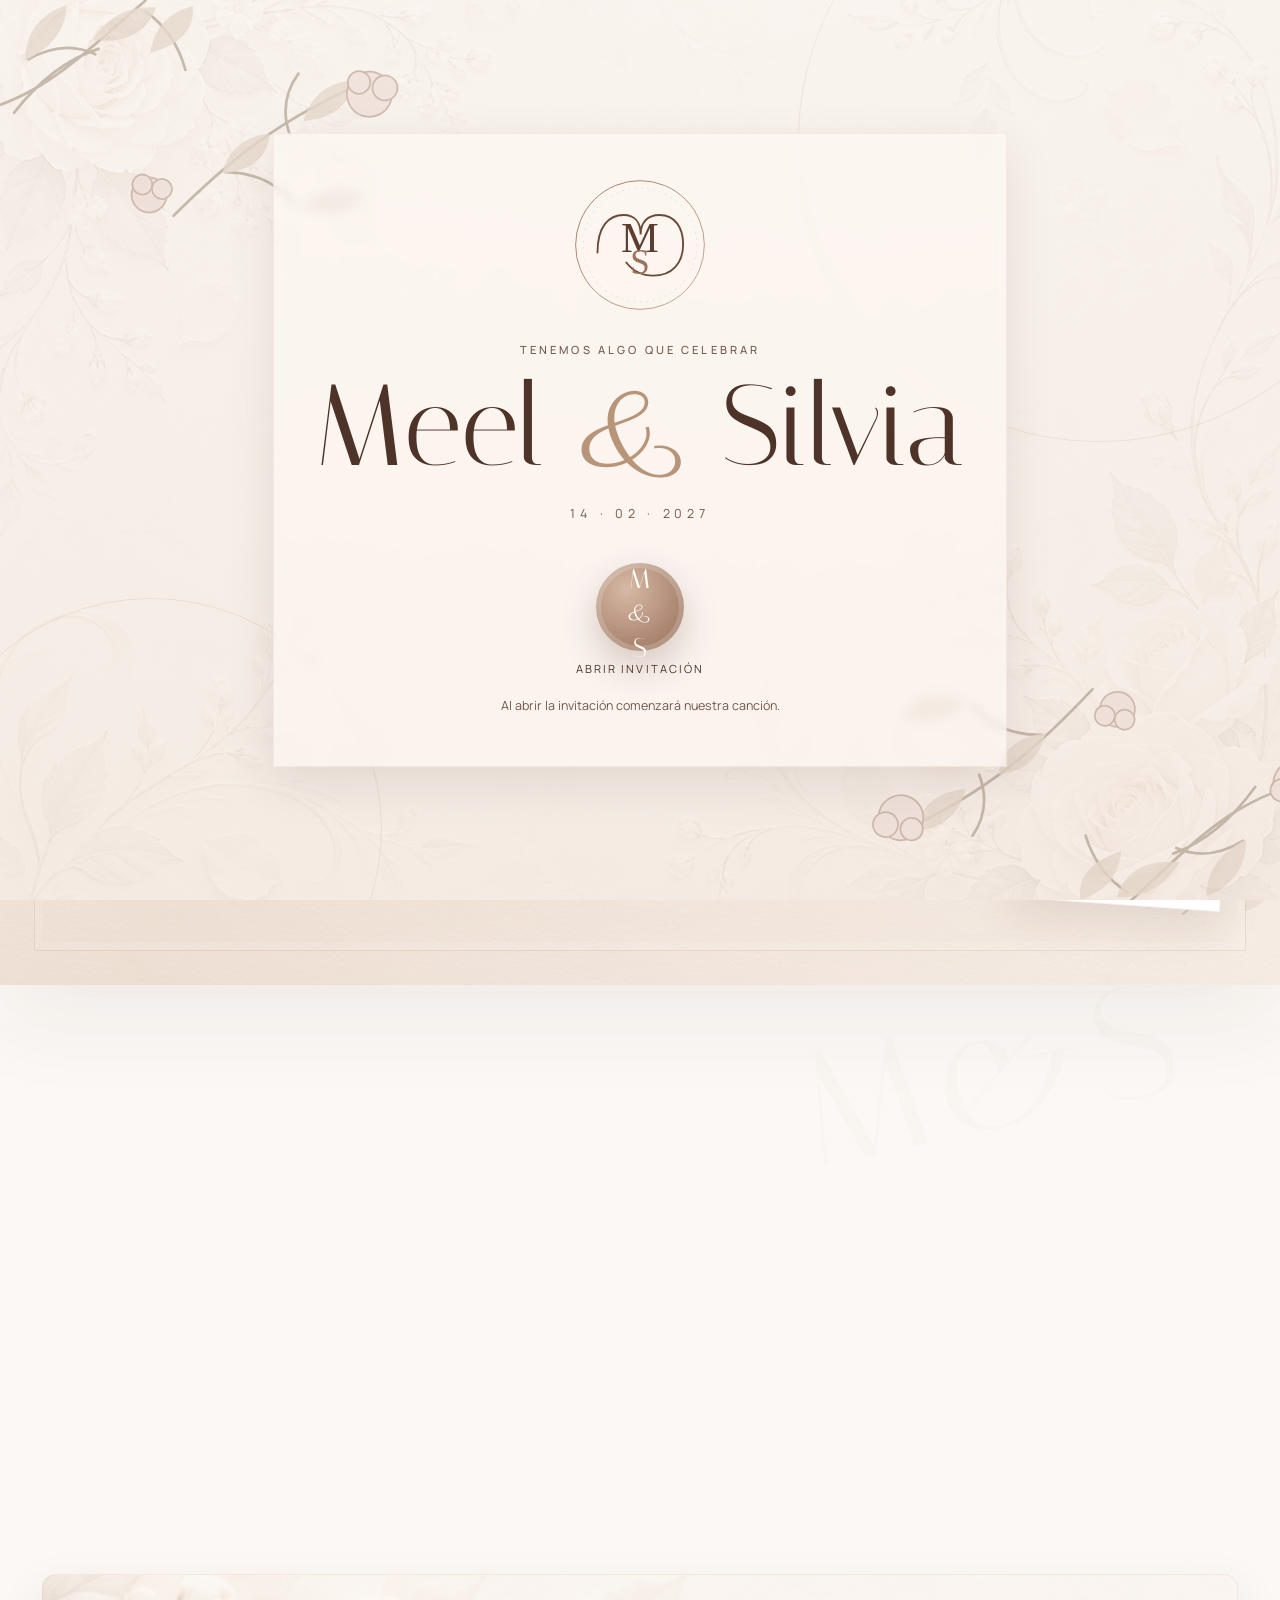
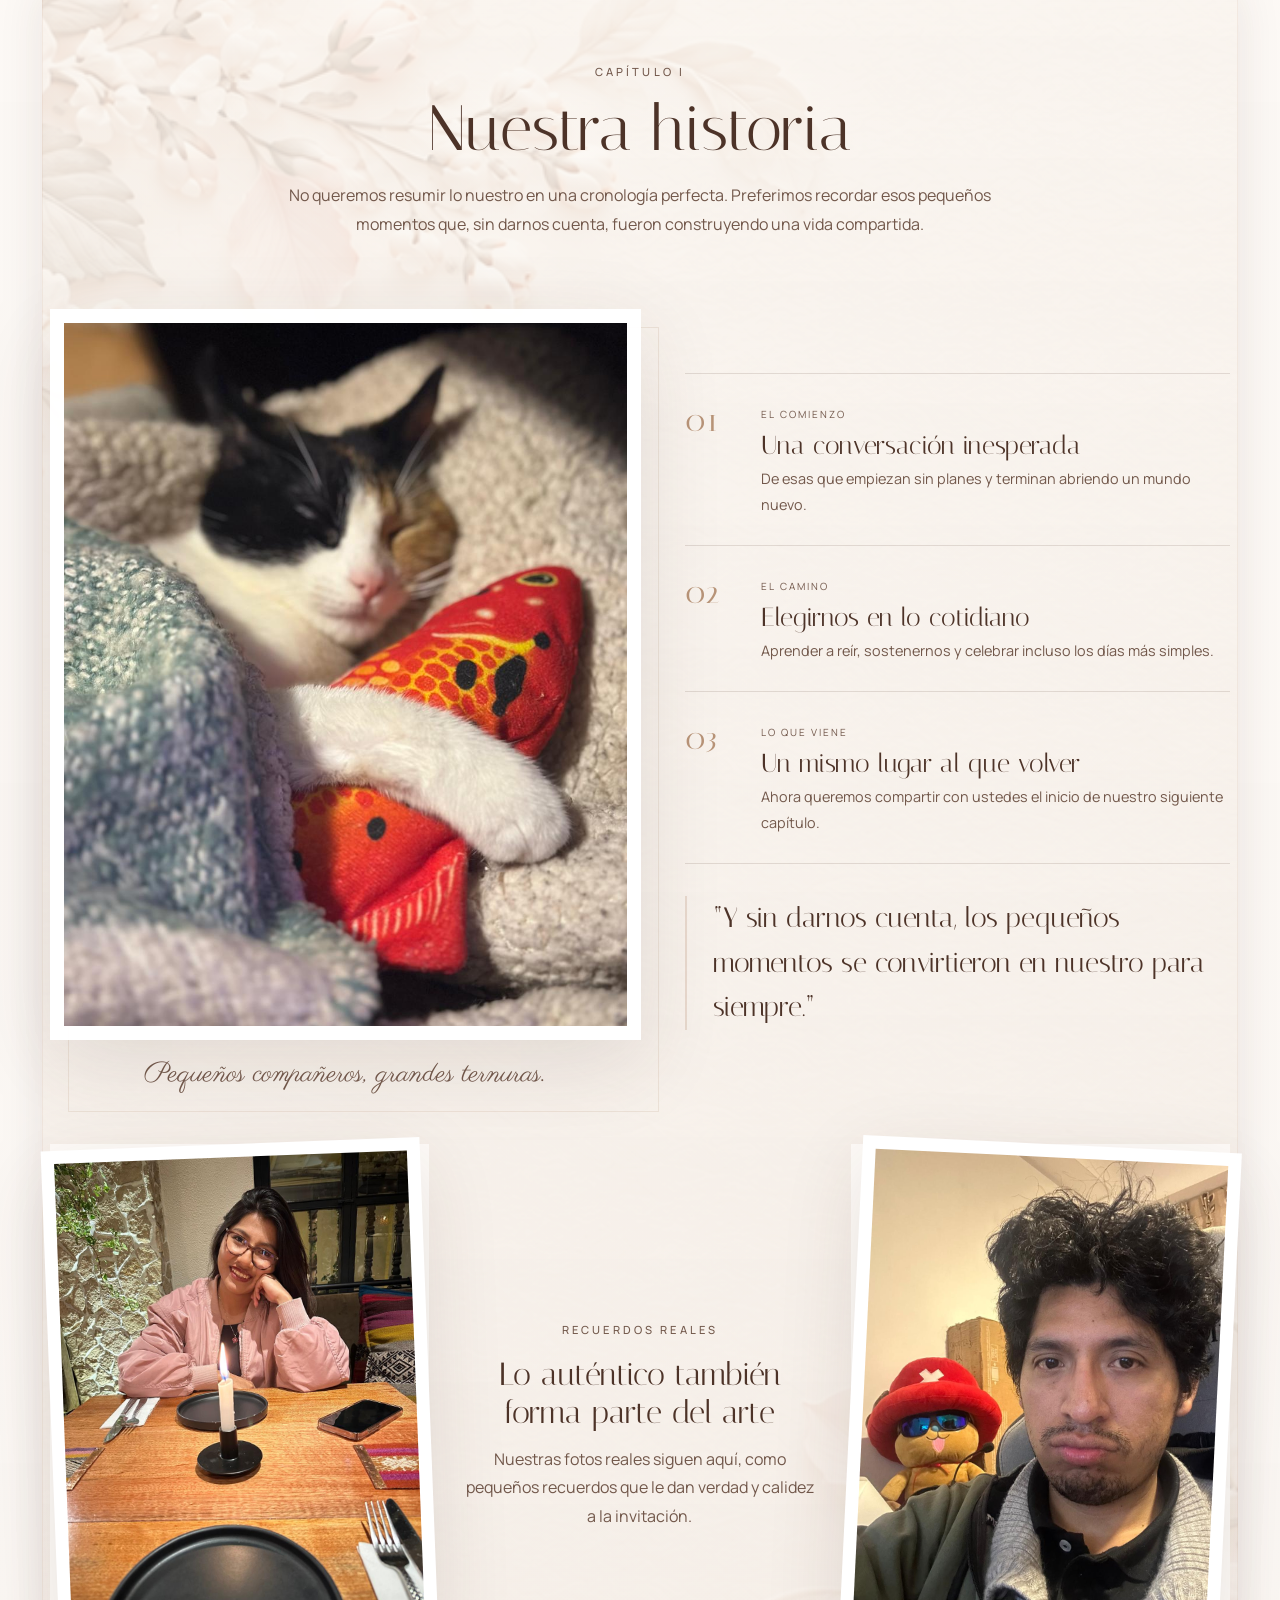
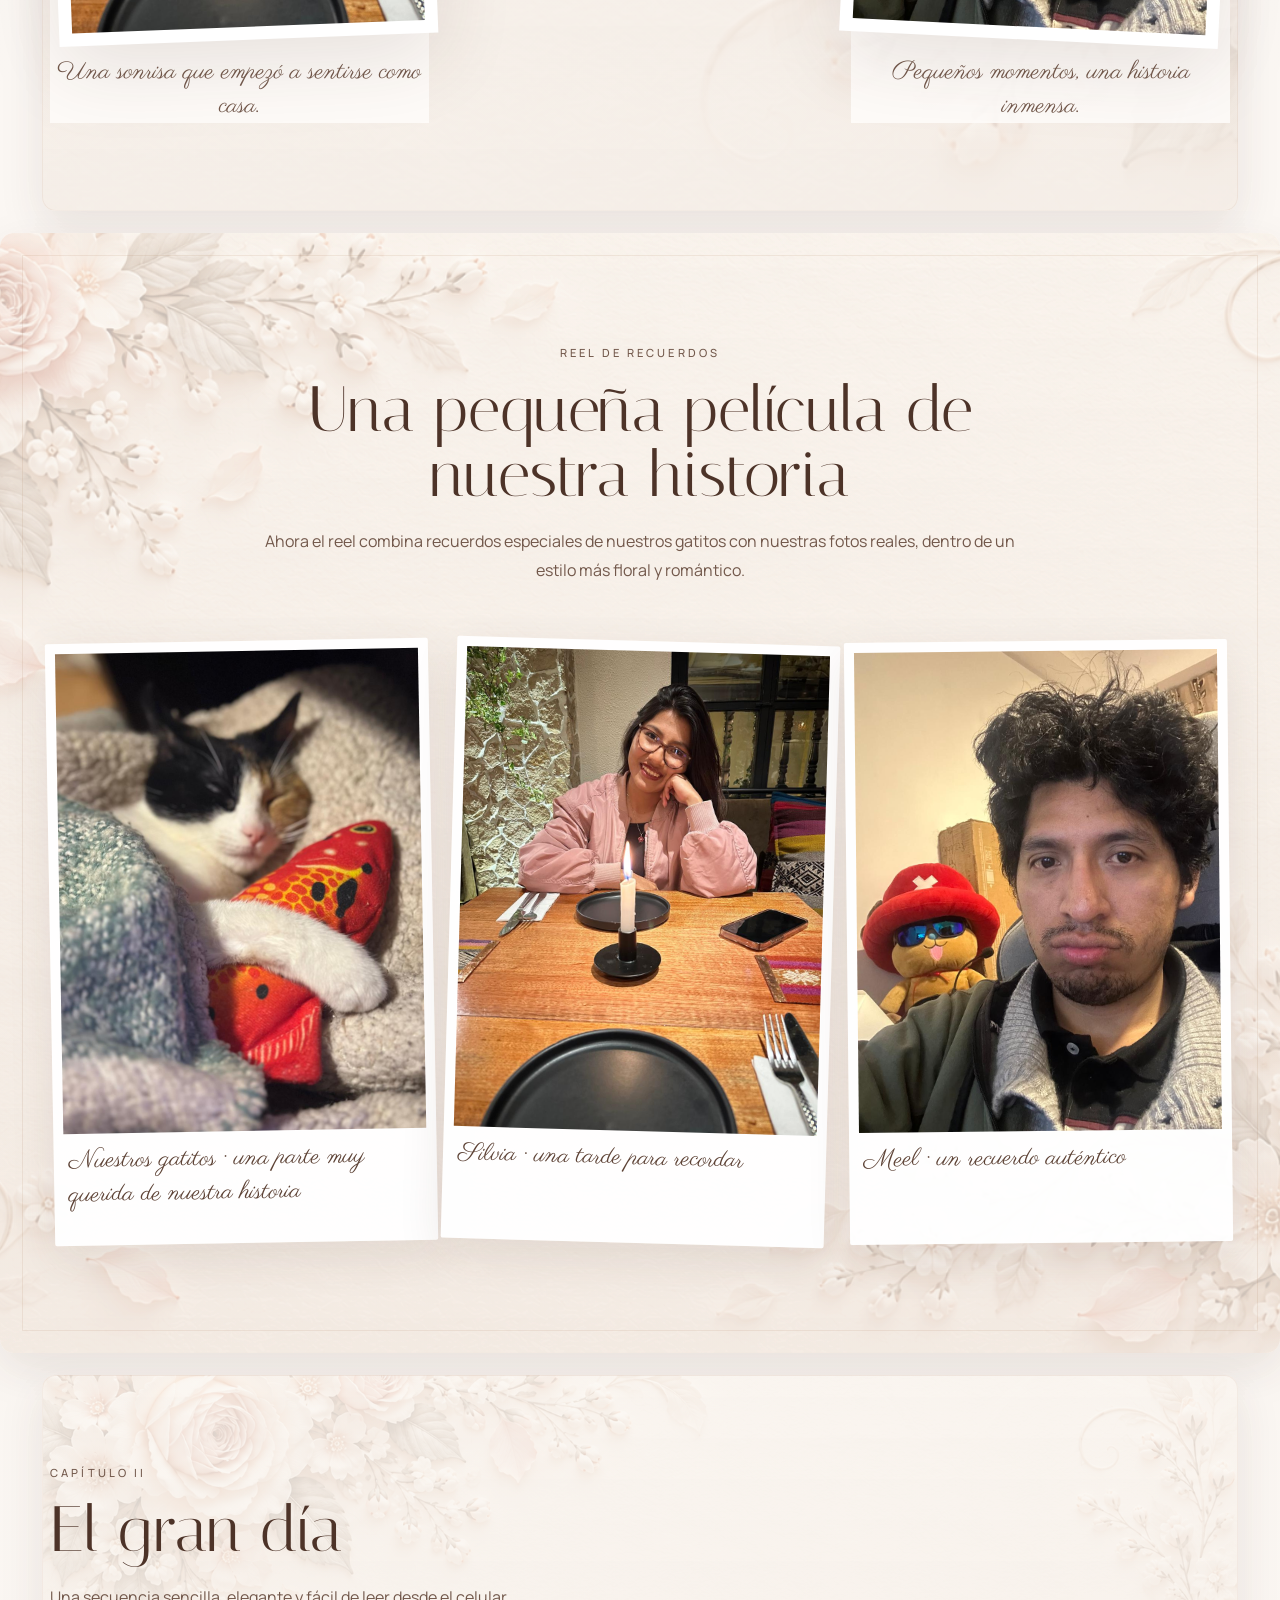
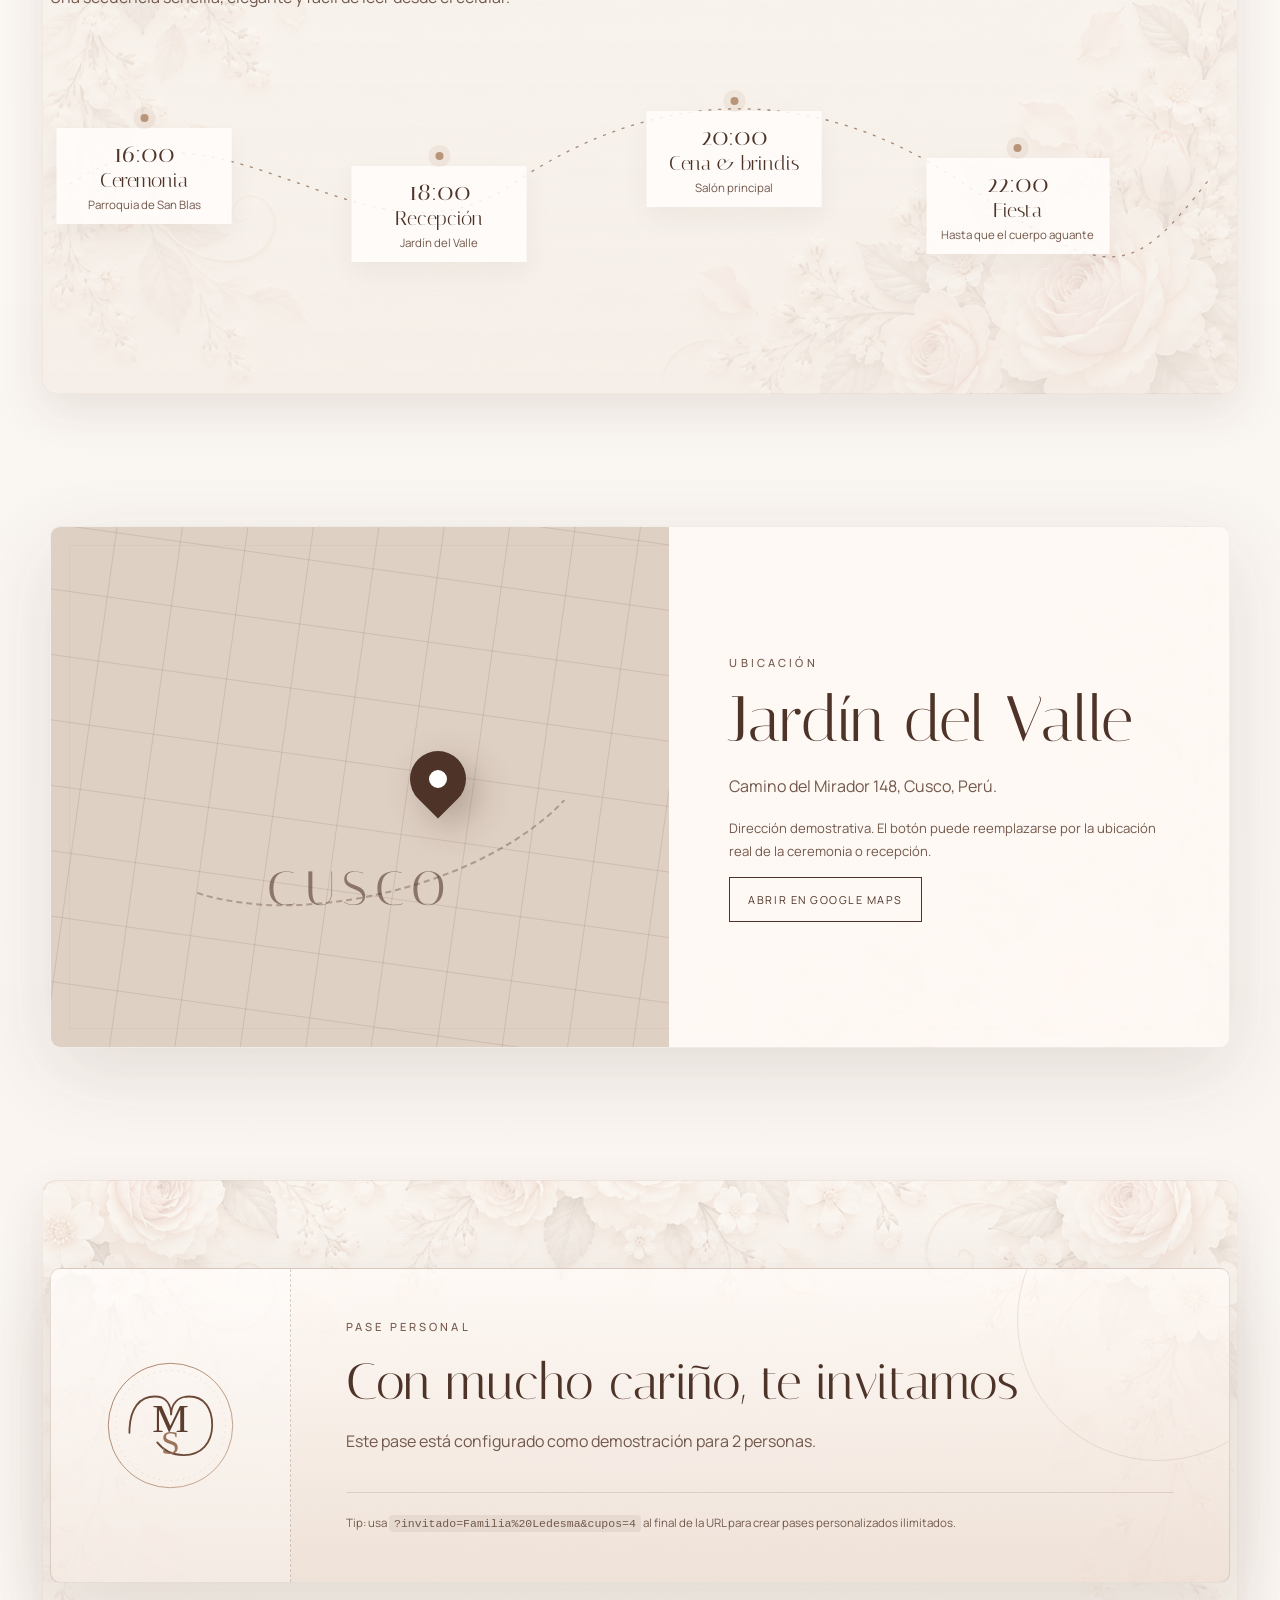
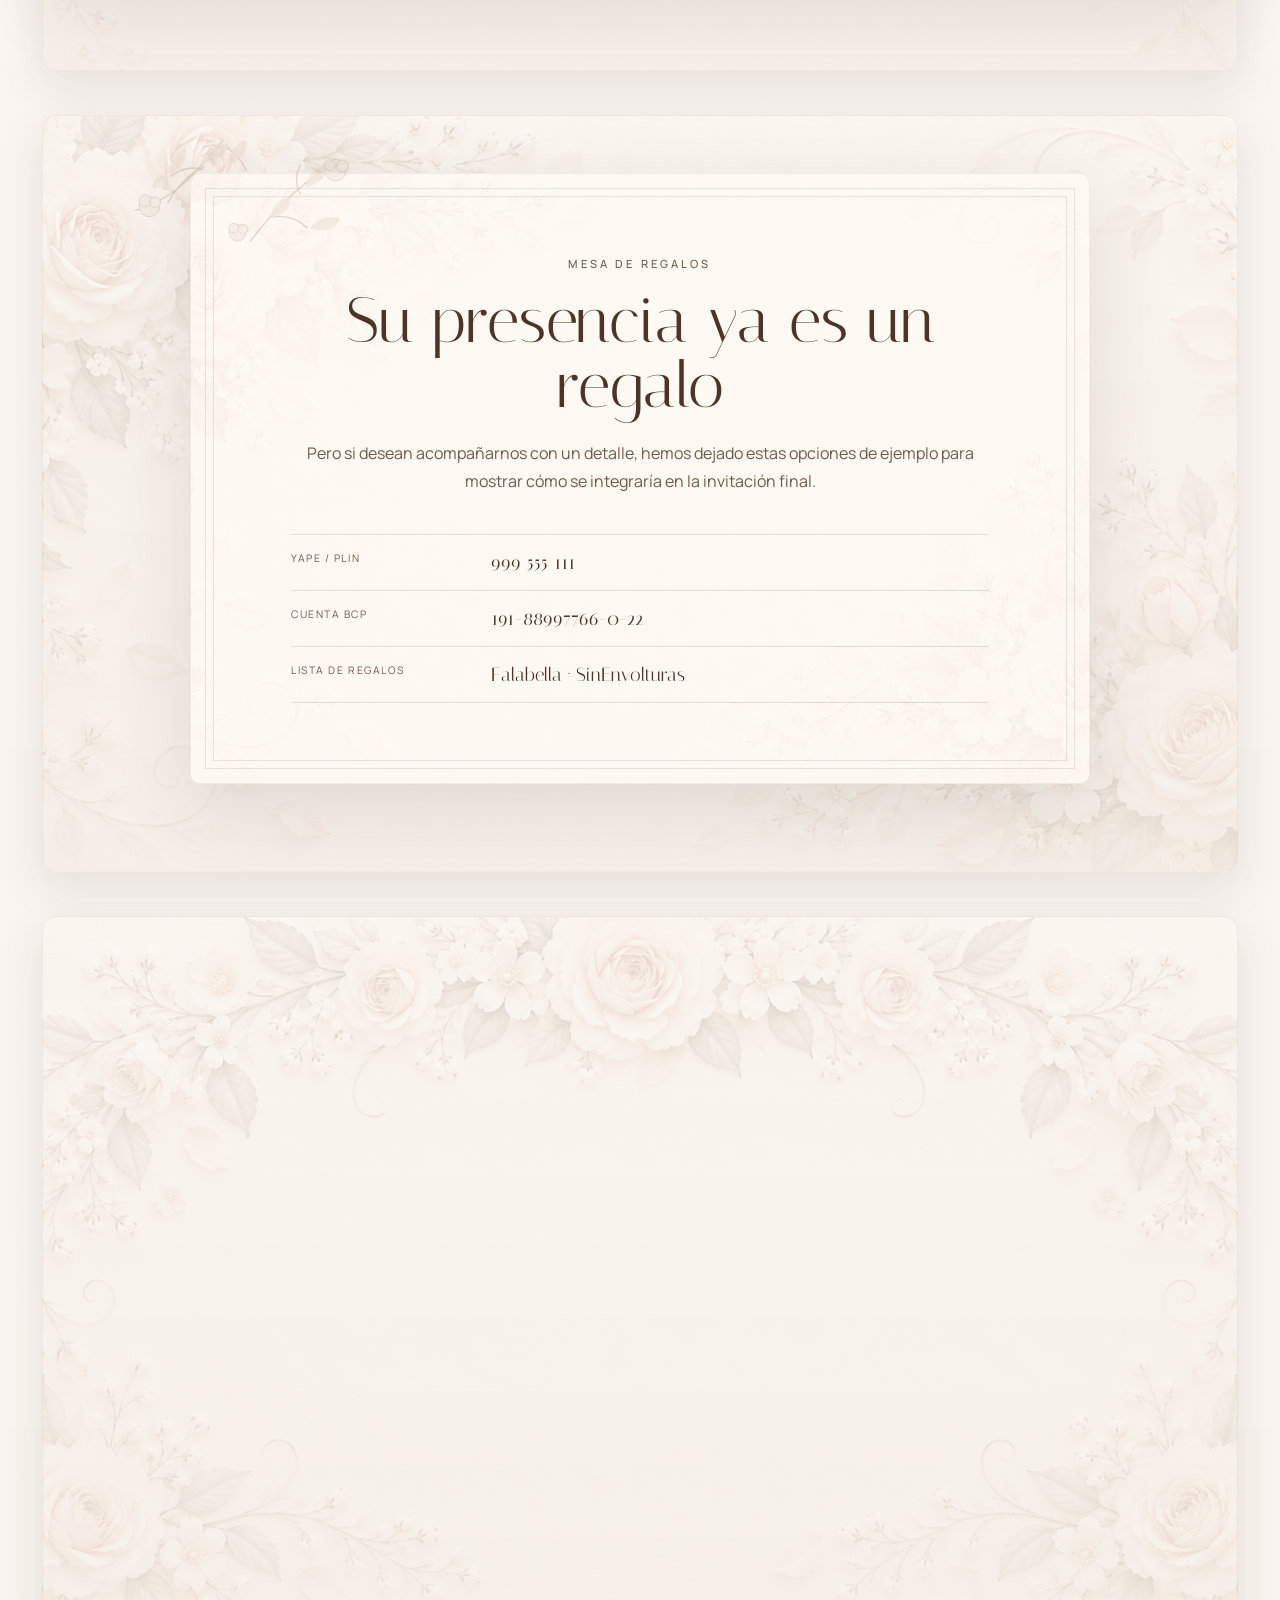
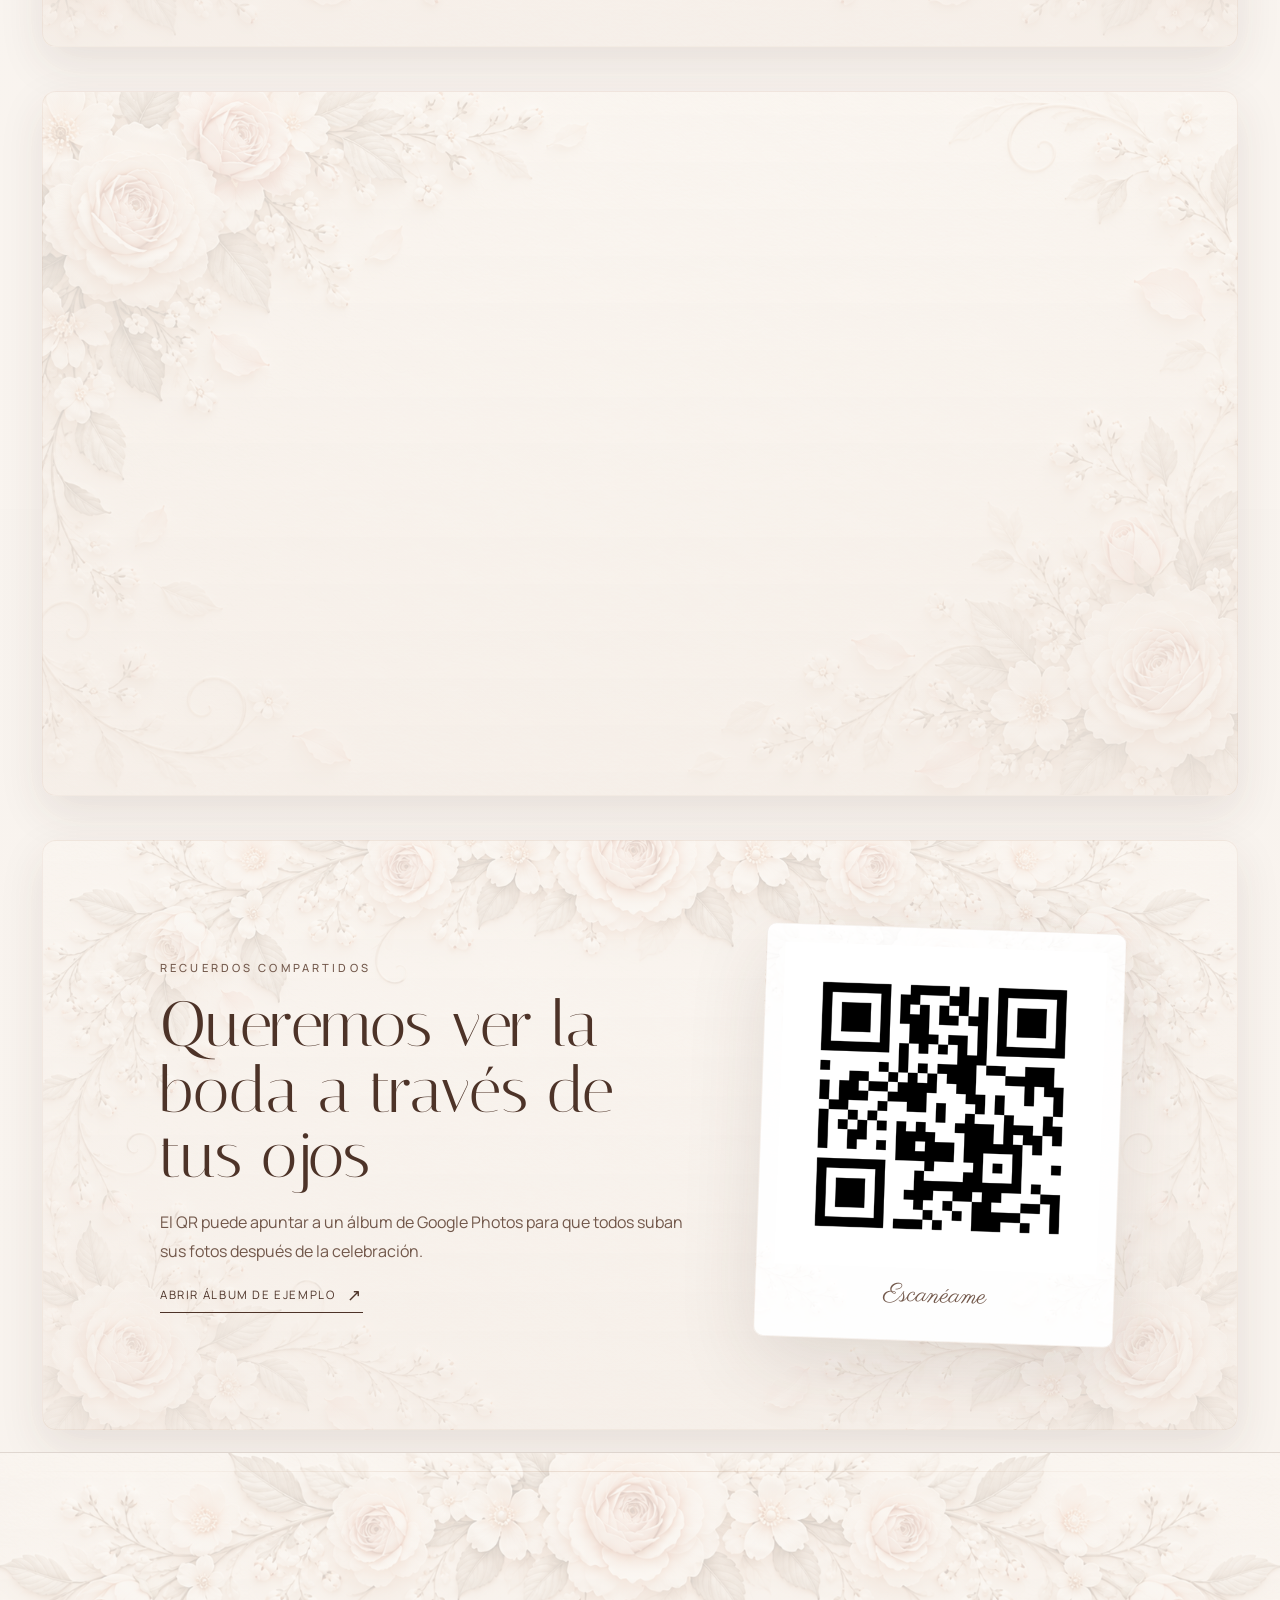
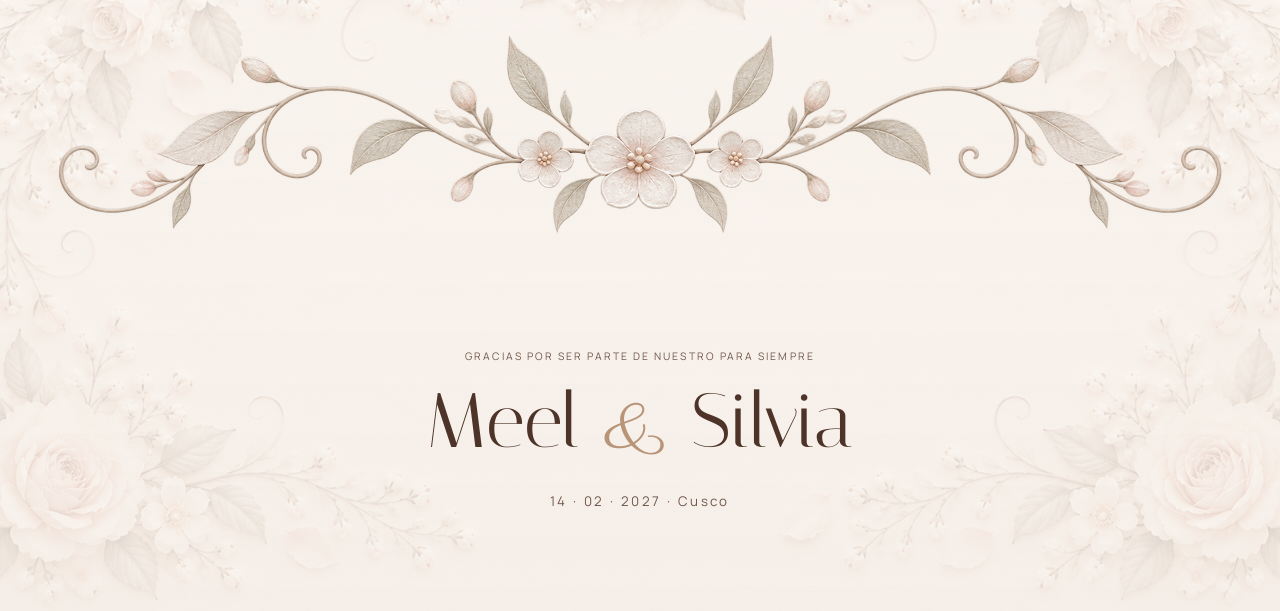
==== commit 37889664: "Reemplazar adorno floral del footer por divisor premium" ====
--- a/index.html
+++ b/index.html
@@ -6,17 +6,24 @@
   <meta name="theme-color" content="#f4eee8" />
   <title>Meel & Silvia — Invitación</title>
   <meta name="description" content="Invitación web premium de boda — Meel & Silvia" />
+  <meta property="og:title" content="Meel & Silvia — Nos casamos" />
+  <meta property="og:description" content="Acompáñanos en nuestro gran día." />
+  <meta property="og:type" content="website" />
   <link rel="preconnect" href="https://fonts.googleapis.com">
   <link rel="preconnect" href="https://fonts.gstatic.com" crossorigin>
   <link href="https://fonts.googleapis.com/css2?family=Italiana&family=Manrope:wght@300;400;500;600&family=Parisienne&display=swap" rel="stylesheet">
   <link rel="stylesheet" href="assets/styles.css" />
 </head>
-<body class="is-locked">
+<body class="is-locked v4-body">
   <div class="noise" aria-hidden="true"></div>
-
-  <section class="gate" id="gate" aria-label="Abrir invitación">
+  <div class="paper-petals paper-petals-a" aria-hidden="true"></div>
+  <div class="paper-petals paper-petals-b" aria-hidden="true"></div>
+  <div class="paper-monogram paper-monogram-a" aria-hidden="true">M&amp;S</div>
+  <div class="paper-monogram paper-monogram-b" aria-hidden="true">M&amp;S</div>
+
+  <section class="gate gate-v4" id="gate" aria-label="Abrir invitación">
     <img src="assets/floral.svg" alt="" class="gate-floral top" />
-    <div class="gate-card">
+    <div class="gate-card gate-card-v4">
       <img src="assets/monogram.svg" class="gate-monogram" alt="Monograma de Meel y Silvia" />
       <p class="kicker">Tenemos algo que celebrar</p>
       <h1>Meel <em>&</em> Silvia</h1>
@@ -25,7 +32,7 @@
         <span class="seal-mark">M<span>&</span>S</span>
         <span class="seal-copy">Abrir invitación</span>
       </button>
-      <p class="gate-note">Al abrir podrás reproducir nuestra canción.</p>
+      <p class="gate-note">Al abrir la invitación comenzará nuestra canción.</p>
     </div>
     <img src="assets/floral.svg" alt="" class="gate-floral bottom" />
   </section>
@@ -45,16 +52,19 @@
     </button>
   </header>
 
-  <audio id="weddingSong" loop preload="metadata">
+  <audio id="weddingSong" loop preload="metadata" playsinline>
+    <source src="assets/music.mp3" type="audio/mpeg" />
     <source src="assets/nuestra_cancion.wav" type="audio/wav" />
   </audio>
 
   <main>
-    <section class="hero" id="inicio">
+    <section class="hero hero-v4" id="inicio">
       <div class="hero-wash" aria-hidden="true"></div>
-      <div class="hero-grid">
+      <img src="assets/floral.svg" class="hero-float floral-one" alt="" />
+      <img src="assets/floral.svg" class="hero-float floral-two" alt="" />
+      <div class="hero-grid hero-grid-v4">
         <div class="hero-copy reveal">
-          <p class="kicker">Una historia que se convierte en hogar</p>
+          <p class="kicker">Con nuestras familias y con todo el corazón</p>
           <h2 class="hero-title">Meel <span>&</span> Silvia</h2>
           <p class="hero-subtitle">Nos casamos</p>
           <div class="ornament" aria-hidden="true"><span></span><i>◇</i><span></span></div>
@@ -66,20 +76,24 @@
           <a href="#confirmacion" class="text-link">Confirmar asistencia <span>↘</span></a>
         </div>
 
-        <div class="portrait-stage reveal" aria-label="Retratos de Meel y Silvia">
-          <div class="portrait-frame portrait-meel">
-            <img src="assets/meel.png" alt="Meel" />
-            <span class="portrait-caption">Meel</span>
-          </div>
-          <div class="portrait-frame portrait-silvia">
-            <img src="assets/silvia.png" alt="Silvia" />
-            <span class="portrait-caption">Silvia</span>
-          </div>
-          <div class="portrait-line" aria-hidden="true"></div>
-          <p class="portrait-note">El comienzo de<br>nuestro para siempre</p>
-        </div>
-      </div>
-      <img src="assets/floral.svg" class="hero-floral" alt="" />
+        <div class="hero-visual reveal" aria-label="Recuerdos especiales de la pareja y sus gatitos">
+          <div class="hero-photo-card">
+            <div class="hero-photo-mat">
+              <img src="assets/companions-01.png" alt="Foto especial de una gatita carey, parte de la historia de Meel y Silvia" />
+            </div>
+            <p class="hero-photo-caption">Nuestros pequeños amores también forman parte de esta historia.</p>
+          </div>
+          <div class="mini-polaroid mini-meel">
+            <img src="assets/meel.png" alt="Foto real de Meel" />
+            <span>Meel</span>
+          </div>
+          <div class="mini-polaroid mini-silvia">
+            <img src="assets/silvia.png" alt="Foto real de Silvia" />
+            <span>Silvia</span>
+          </div>
+          <div class="hero-watermark-note">El comienzo de nuestro para siempre</div>
+        </div>
+      </div>
     </section>
 
     <section class="countdown-section section-pad reveal" aria-labelledby="countTitle">
@@ -87,7 +101,7 @@
         <p class="kicker">Save the date</p>
         <h3 id="countTitle">Falta muy poco</h3>
       </div>
-      <div class="countdown" aria-live="polite">
+      <div class="countdown countdown-v4" aria-live="polite">
         <div><strong id="days">000</strong><span>Días</span></div>
         <div><strong id="hours">00</strong><span>Horas</span></div>
         <div><strong id="minutes">00</strong><span>Minutos</span></div>
@@ -103,33 +117,50 @@
         <p>No queremos resumir lo nuestro en una cronología perfecta. Preferimos recordar esos pequeños momentos que, sin darnos cuenta, fueron construyendo una vida compartida.</p>
       </div>
 
-      <div class="story-editorial">
-        <figure class="editorial-photo reveal">
-          <div class="photo-mat"><img src="assets/silvia.png" alt="Retrato de Silvia" /></div>
+      <div class="story-v4-shell reveal">
+        <div class="story-v4-photo">
+          <div class="story-v4-mat">
+            <img src="assets/companions-02.png" alt="Foto especial de un gatito descansando con su pez de juguete" />
+          </div>
+          <figcaption>Pequeños compañeros, grandes ternuras.</figcaption>
+        </div>
+        <div class="story-v4-copy">
+          <div class="story-chapters">
+            <article><span>01</span><div><small>El comienzo</small><h4>Una conversación inesperada</h4><p>De esas que empiezan sin planes y terminan abriendo un mundo nuevo.</p></div></article>
+            <article><span>02</span><div><small>El camino</small><h4>Elegirnos en lo cotidiano</h4><p>Aprender a reír, sostenernos y celebrar incluso los días más simples.</p></div></article>
+            <article><span>03</span><div><small>Lo que viene</small><h4>Un mismo lugar al que volver</h4><p>Ahora queremos compartir con ustedes el inicio de nuestro siguiente capítulo.</p></div></article>
+          </div>
+          <blockquote class="love-line">“Y sin darnos cuenta, los pequeños momentos se convirtieron en nuestro para siempre.”</blockquote>
+        </div>
+      </div>
+
+      <div class="real-memories reveal">
+        <div class="memory-card">
+          <div class="photo-mat"><img src="assets/silvia.png" alt="Retrato real de Silvia" /></div>
           <figcaption>Una sonrisa que empezó a sentirse como casa.</figcaption>
-        </figure>
-        <div class="story-chapters reveal">
-          <article><span>01</span><div><small>El comienzo</small><h4>Una conversación inesperada</h4><p>De esas que empiezan sin planes y terminan abriendo un mundo nuevo.</p></div></article>
-          <article><span>02</span><div><small>El camino</small><h4>Elegirnos en lo cotidiano</h4><p>Aprender a reír, sostenernos y celebrar incluso los días más simples.</p></div></article>
-          <article><span>03</span><div><small>Lo que viene</small><h4>Un mismo lugar al que volver</h4><p>Ahora queremos compartir con ustedes el inicio de nuestro siguiente capítulo.</p></div></article>
-        </div>
-        <figure class="editorial-photo second reveal">
-          <div class="photo-mat"><img src="assets/meel.png" alt="Retrato de Meel" /></div>
+        </div>
+        <div class="memory-center-copy">
+          <p class="kicker">Recuerdos reales</p>
+          <h4>Lo auténtico también forma parte del arte</h4>
+          <p>Nuestras fotos reales siguen aquí, como pequeños recuerdos que le dan verdad y calidez a la invitación.</p>
+        </div>
+        <div class="memory-card second">
+          <div class="photo-mat"><img src="assets/meel.png" alt="Retrato real de Meel" /></div>
           <figcaption>Pequeños momentos, una historia inmensa.</figcaption>
-        </figure>
+        </div>
       </div>
     </section>
 
     <section class="memory-film section-pad reveal" aria-labelledby="memTitle">
       <div class="section-heading centered narrow">
         <p class="kicker">Reel de recuerdos</p>
-        <h3 id="memTitle">Dos miradas, una misma historia</h3>
-        <p>En lugar de ampliar las fotos hasta deformarlas, esta galería conserva su proporción natural y las presenta como una pequeña película editorial.</p>
+        <h3 id="memTitle">Una pequeña película de nuestra historia</h3>
+        <p>Ahora el reel combina recuerdos especiales de nuestros gatitos con nuestras fotos reales, dentro de un estilo más floral y romántico.</p>
       </div>
       <div class="film-strip" id="filmStrip">
-        <figure class="film-card active"><img src="assets/meel.png" alt="Meel" /><figcaption>Meel · un instante sin posar</figcaption></figure>
+        <figure class="film-card active"><img src="assets/companions-02.png" alt="Meel y Silvia al atardecer" /><figcaption>Nuestros gatitos · una parte muy querida de nuestra historia</figcaption></figure>
         <figure class="film-card"><img src="assets/silvia.png" alt="Silvia" /><figcaption>Silvia · una tarde para recordar</figcaption></figure>
-        <figure class="film-card text-card"><div><span>14.02.2027</span><strong>Meel & Silvia</strong><p>Nos vemos en Cusco para celebrar el amor, la amistad y todo lo que viene.</p></div></figure>
+        <figure class="film-card"><img src="assets/meel.png" alt="Meel" /><figcaption>Meel · un recuerdo auténtico</figcaption></figure>
       </div>
       <div class="film-controls" aria-label="Controles de galería">
         <button type="button" data-film="prev" aria-label="Foto anterior">←</button>
@@ -150,7 +181,7 @@
         </svg>
         <article style="--x: 8%; --y: 48%"><span>16:00</span><strong>Ceremonia</strong><small>Parroquia de San Blas</small></article>
         <article style="--x: 33%; --y: 63%"><span>18:00</span><strong>Recepción</strong><small>Jardín del Valle</small></article>
-        <article style="--x: 58%; --y: 41%"><span>20:00</span><strong>Cena & brindis</strong><small>Salón principal</small></article>
+        <article style="--x: 58%; --y: 41%"><span>20:00</span><strong>Cena &amp; brindis</strong><small>Salón principal</small></article>
         <article style="--x: 82%; --y: 60%"><span>22:00</span><strong>Fiesta</strong><small>Hasta que el cuerpo aguante</small></article>
       </div>
     </section>
@@ -259,7 +290,7 @@
   </main>
 
   <footer class="site-footer">
-    <img src="assets/floral.svg" alt="" />
+    <img src="assets/footer-divider.png" alt="" />
     <p>Gracias por ser parte de nuestro para siempre</p>
     <h3>Meel <span>&</span> Silvia</h3>
     <small>14 · 02 · 2027 · Cusco</small>
--- a/assets/styles.css
+++ b/assets/styles.css
@@ -1,44 +1,150 @@
 :root{
   --paper:#f7f1eb;
   --paper-2:#efe6de;
+  --paper-3:#fdf9f5;
   --ink:#4d3328;
   --ink-soft:#72584b;
   --champagne:#b89478;
   --rose:#d9bcb0;
+  --rose-2:#edd7cc;
   --line:rgba(77,51,40,.14);
+  --line-strong:rgba(77,51,40,.24);
   --white:#fffdfb;
   --shadow:0 24px 80px rgba(68,42,30,.12);
+  --shadow-soft:0 16px 45px rgba(68,42,30,.10);
   --serif:'Italiana','Times New Roman',serif;
   --sans:'Manrope',Arial,sans-serif;
   --script:'Parisienne',cursive;
 }
 *{box-sizing:border-box}
 html{scroll-behavior:smooth}
-body{margin:0;background:var(--paper);color:var(--ink);font-family:var(--sans);overflow-x:hidden}
+body{margin:0;color:var(--ink);font-family:var(--sans);overflow-x:hidden;background:
+  linear-gradient(rgba(252,248,244,.82), rgba(247,241,235,.88)),
+  url('floral-panel-story.png') center top / cover fixed no-repeat;
+}
 body.is-locked{overflow:hidden}
+body::before{content:"";position:fixed;inset:0;pointer-events:none;z-index:-2;opacity:.42;background:
+  radial-gradient(circle at 20px 20px, rgba(255,255,255,.45) 0 2px, transparent 2px),
+  linear-gradient(180deg, rgba(255,255,255,.35), rgba(255,255,255,.08));
+  background-size:180px 180px, 100% 100%;
+}
 img{max-width:100%;display:block}
 a{color:inherit;text-decoration:none}
 button,input,textarea,select{font:inherit}
-.noise{position:fixed;inset:0;pointer-events:none;z-index:200;opacity:.17;mix-blend-mode:multiply;background-image:url("data:image/svg+xml,%3Csvg viewBox='0 0 180 180' xmlns='http://www.w3.org/2000/svg'%3E%3Cfilter id='n'%3E%3CfeTurbulence type='fractalNoise' baseFrequency='.9' numOctaves='4' stitchTiles='stitch'/%3E%3C/filter%3E%3Crect width='100%25' height='100%25' filter='url(%23n)' opacity='.12'/%3E%3C/svg%3E")}
+.noise{position:fixed;inset:0;pointer-events:none;z-index:200;opacity:.14;mix-blend-mode:multiply;background-image:url("data:image/svg+xml,%3Csvg viewBox='0 0 180 180' xmlns='http://www.w3.org/2000/svg'%3E%3Cfilter id='n'%3E%3CfeTurbulence type='fractalNoise' baseFrequency='.9' numOctaves='4' stitchTiles='stitch'/%3E%3C/filter%3E%3Crect width='100%25' height='100%25' filter='url(%23n)' opacity='.11'/%3E%3C/svg%3E")}
+.paper-petals,.paper-monogram{position:fixed;pointer-events:none;z-index:-1}
+.paper-petals{width:520px;height:520px;opacity:.05;background:url('floral.svg') center/contain no-repeat}
+.paper-petals-a{left:-120px;top:120px;transform:rotate(-6deg)}
+.paper-petals-b{right:-160px;bottom:160px;transform:rotate(188deg)}
+.paper-monogram{font-family:var(--serif);font-size:10rem;letter-spacing:.08em;color:rgba(184,148,120,.04);mix-blend-mode:multiply}
+.paper-monogram-a{top:980px;right:7vw;transform:rotate(-12deg)}
+.paper-monogram-b{top:2500px;left:5vw;transform:rotate(11deg)}
 .kicker{margin:0 0 14px;text-transform:uppercase;letter-spacing:.28em;font-size:.7rem;color:var(--ink-soft);font-weight:500}
-h1,h2,h3,h4,p{margin-top:0}h1,h2,h3,h4{font-family:var(--serif);font-weight:400}p{line-height:1.8;color:var(--ink-soft)}
-.section-pad{width:min(1180px,calc(100% - 40px));margin:0 auto;padding:110px 0}.section-heading{max-width:650px}.section-heading.centered{margin:0 auto 56px;text-align:center}.section-heading.narrow{max-width:760px}.section-heading h3,.story-intro h3,.location-copy h3,.letter h3,.interaction-card h3,.rsvp-copy h3,.photos-qr h3{font-size:clamp(2.8rem,5vw,5rem);line-height:1.02;margin-bottom:20px}
+h1,h2,h3,h4,p,blockquote{margin-top:0}h1,h2,h3,h4{font-family:var(--serif);font-weight:400}p{line-height:1.8;color:var(--ink-soft)}
+.section-pad{width:min(1180px,calc(100% - 40px));margin:0 auto;padding:110px 0;position:relative}
+.section-heading{max-width:650px}.section-heading.centered{margin:0 auto 56px;text-align:center}.section-heading.narrow{max-width:760px}
+.section-heading h3,.story-intro h3,.location-copy h3,.letter h3,.interaction-card h3,.rsvp-copy h3,.photos-qr h3{font-size:clamp(2.8rem,5vw,5rem);line-height:1.02;margin-bottom:20px}
 .reveal{opacity:0;transform:translateY(30px);transition:opacity .95s ease,transform .95s cubic-bezier(.2,.7,.2,1)}.reveal.visible{opacity:1;transform:none}
-.gate{position:fixed;inset:0;z-index:500;background:radial-gradient(circle at 50% 20%,#fffaf6 0,#f7efe8 45%,#ede1d7 100%);display:grid;place-items:center;overflow:hidden;transition:opacity .9s ease,visibility .9s ease}.gate.closed{opacity:0;visibility:hidden}.gate-card{text-align:center;position:relative;z-index:2;padding:30px}.gate-monogram{width:150px;margin:0 auto 20px}.gate h1{font-size:clamp(4rem,9vw,8rem);line-height:.9;margin:8px 0 10px}.gate h1 em{font-family:var(--script);font-style:normal;color:var(--champagne);font-size:1.12em}.gate-date{letter-spacing:.38em;text-transform:uppercase;font-size:.78rem}.gate-note{font-size:.78rem;margin-top:18px}.seal-button{margin-top:24px;border:0;background:transparent;cursor:pointer;display:inline-flex;flex-direction:column;align-items:center;gap:10px;color:var(--ink)}.seal-mark{width:88px;height:88px;border-radius:50%;display:grid;place-items:center;background:radial-gradient(circle at 35% 30%,#caa78e,#946c56);color:#fff;font-family:var(--serif);font-size:1.7rem;box-shadow:0 15px 35px rgba(80,48,32,.22),inset 0 0 0 5px rgba(255,255,255,.18);transition:transform .3s ease}.seal-mark span{font-family:var(--script)}.seal-button:hover .seal-mark{transform:scale(1.06) rotate(-2deg)}.seal-copy{text-transform:uppercase;letter-spacing:.18em;font-size:.7rem}.gate-floral{position:absolute;width:min(500px,42vw);opacity:.7}.gate-floral.top{left:-80px;top:-40px;transform:rotate(20deg)}.gate-floral.bottom{right:-70px;bottom:-45px;transform:rotate(198deg)}
+.gate{position:fixed;inset:0;z-index:500;background:linear-gradient(rgba(250,245,240,.90), rgba(245,236,229,.90)), url('floral-background-reference.png') center/cover no-repeat;display:grid;place-items:center;overflow:hidden;transition:opacity .9s ease,visibility .9s ease}.gate.closed{opacity:0;visibility:hidden}
+.gate::before,.gate::after{content:"";position:absolute;border:1px solid rgba(184,148,120,.16);border-radius:50%}
+.gate::before{width:600px;height:600px;top:-160px;right:-120px}
+.gate::after{width:460px;height:460px;bottom:-160px;left:-80px}
+.gate-card{text-align:center;position:relative;z-index:2;padding:36px 40px;border:1px solid rgba(184,148,120,.12);background:rgba(255,250,245,.52);backdrop-filter:blur(5px);box-shadow:var(--shadow-soft)}
+.gate-monogram{width:150px;margin:0 auto 20px}.gate h1{font-size:clamp(4rem,9vw,8rem);line-height:.9;margin:8px 0 10px}.gate h1 em{font-family:var(--script);font-style:normal;color:var(--champagne);font-size:1.12em}.gate-date{letter-spacing:.38em;text-transform:uppercase;font-size:.78rem}.gate-note{font-size:.78rem;margin-top:18px}.seal-button{margin-top:24px;border:0;background:transparent;cursor:pointer;display:inline-flex;flex-direction:column;align-items:center;gap:10px;color:var(--ink)}.seal-mark{width:88px;height:88px;border-radius:50%;display:grid;place-items:center;background:radial-gradient(circle at 35% 30%,#d7b9a5,#946c56);color:#fff;font-family:var(--serif);font-size:1.7rem;box-shadow:0 15px 35px rgba(80,48,32,.22),inset 0 0 0 5px rgba(255,255,255,.18);transition:transform .3s ease}.seal-mark span{font-family:var(--script)}.seal-button:hover .seal-mark{transform:scale(1.06) rotate(-2deg)}.seal-copy{text-transform:uppercase;letter-spacing:.18em;font-size:.7rem}.gate-floral{position:absolute;width:min(500px,42vw);opacity:.55}.gate-floral.top{left:-80px;top:-40px;transform:rotate(20deg)}.gate-floral.bottom{right:-70px;bottom:-45px;transform:rotate(198deg)}
 .nav-shell{position:fixed;top:18px;left:50%;transform:translateX(-50%);z-index:120;width:min(1120px,calc(100% - 28px));display:flex;align-items:center;justify-content:space-between;gap:20px;padding:11px 16px 11px 20px;border:1px solid rgba(255,255,255,.55);background:rgba(250,245,240,.72);backdrop-filter:blur(18px);border-radius:999px;box-shadow:0 10px 35px rgba(64,41,30,.08);transition:.35s ease}.nav-brand{font-family:var(--serif);font-size:1.5rem}.nav-brand span{font-family:var(--script);color:var(--champagne)}.nav-links{display:flex;gap:24px}.nav-links a{font-size:.75rem;text-transform:uppercase;letter-spacing:.12em;color:var(--ink-soft)}.audio-control{border:0;border-radius:999px;background:var(--ink);color:#fff;padding:10px 15px;display:flex;gap:9px;align-items:center;cursor:pointer;font-size:.78rem}.audio-dot{width:8px;height:8px;border-radius:50%;background:#d9bcb0;box-shadow:0 0 0 0 rgba(217,188,176,.7);animation:pulse 2s infinite}.audio-control.playing .audio-dot{background:#f3dfd7}
-.hero{min-height:100vh;position:relative;display:grid;place-items:center;overflow:hidden;background:linear-gradient(135deg,#f7f0ea 0%,#efe2d7 48%,#f8f2ed 100%)}.hero-wash{position:absolute;inset:0;background:radial-gradient(circle at 77% 32%,rgba(255,255,255,.75),transparent 34%),radial-gradient(circle at 18% 83%,rgba(220,188,174,.25),transparent 33%)}.hero-grid{width:min(1180px,calc(100% - 40px));display:grid;grid-template-columns:.86fr 1.14fr;gap:70px;align-items:center;position:relative;z-index:2;padding:135px 0 80px}.hero-title{font-size:clamp(4.6rem,8.6vw,8.7rem);line-height:.85;letter-spacing:-.04em;margin:0}.hero-title span{font-family:var(--script);color:var(--champagne);font-size:1.06em}.hero-subtitle{font-family:var(--serif);text-transform:uppercase;letter-spacing:.38em;font-size:1rem;margin:20px 0 0;color:var(--ink)}.ornament{display:flex;align-items:center;gap:11px;margin:28px 0;width:170px;color:var(--champagne)}.ornament span{height:1px;background:currentColor;flex:1}.ornament i{font-style:normal;font-size:.7rem}.hero-quote{max-width:520px;font-family:var(--serif);font-size:1.35rem;line-height:1.6;color:var(--ink-soft)}.hero-details{display:grid;grid-template-columns:1fr 1fr;gap:18px;margin:34px 0}.hero-details div{padding-top:14px;border-top:1px solid var(--line)}.hero-details small{display:block;text-transform:uppercase;letter-spacing:.18em;font-size:.65rem;color:var(--ink-soft);margin-bottom:8px}.hero-details strong{font-family:var(--serif);font-size:1.2rem;font-weight:400}.text-link{display:inline-flex;gap:12px;align-items:center;padding-bottom:6px;border-bottom:1px solid var(--ink);text-transform:uppercase;letter-spacing:.14em;font-size:.72rem}.text-link span{font-size:1.05rem}.portrait-stage{position:relative;height:690px}.portrait-frame{position:absolute;background:#fff;padding:13px 13px 34px;border-radius:3px;box-shadow:0 28px 60px rgba(66,42,31,.16)}.portrait-frame img{width:100%;height:100%;object-fit:cover;object-position:center top}.portrait-meel{width:47%;height:69%;left:3%;top:9%;transform:rotate(-3deg)}.portrait-silvia{width:50%;height:72%;right:2%;bottom:4%;transform:rotate(4deg)}.portrait-caption{position:absolute;bottom:7px;left:18px;font-family:var(--script);font-size:1.7rem;color:var(--ink-soft)}.portrait-line{position:absolute;width:47%;height:47%;left:29%;top:24%;border:1px solid rgba(155,115,93,.42);border-radius:50%;transform:rotate(-16deg)}.portrait-note{position:absolute;right:-2%;top:7%;font-family:var(--script);font-size:2rem;line-height:1.1;color:var(--ink);transform:rotate(-6deg);text-align:center}.hero-floral{position:absolute;width:430px;right:-115px;bottom:-80px;opacity:.42;transform:rotate(-12deg)}
-.countdown-section{padding-top:80px;padding-bottom:90px}.countdown{display:grid;grid-template-columns:repeat(4,1fr);max-width:960px;margin:0 auto 35px;border-top:1px solid var(--line);border-bottom:1px solid var(--line)}.countdown>div{text-align:center;padding:30px 15px;position:relative}.countdown>div:not(:last-child)::after{content:"";position:absolute;right:0;top:28%;height:44%;width:1px;background:var(--line)}.countdown strong{font-family:var(--serif);font-size:clamp(3rem,5.5vw,5.2rem);font-weight:400;display:block;line-height:1}.countdown span{text-transform:uppercase;letter-spacing:.22em;font-size:.62rem;color:var(--ink-soft)}.countdown-line{text-align:center;text-transform:uppercase;letter-spacing:.2em;font-size:.72rem}
-.story{position:relative}.story-intro{max-width:700px;margin:0 auto 70px;text-align:center}.story-editorial{display:grid;grid-template-columns:.9fr 1.08fr .9fr;gap:34px;align-items:center}.editorial-photo{margin:0}.photo-mat{background:#fff;padding:13px;box-shadow:var(--shadow);transform:rotate(-2.2deg)}.second .photo-mat{transform:rotate(2.8deg)}.photo-mat img{aspect-ratio:3/4;object-fit:cover;object-position:center top}.editorial-photo figcaption{font-family:var(--script);font-size:1.55rem;margin-top:14px;color:var(--ink-soft);text-align:center}.story-chapters{display:grid;gap:0;border-top:1px solid var(--line)}.story-chapters article{display:grid;grid-template-columns:58px 1fr;gap:18px;padding:27px 0;border-bottom:1px solid var(--line)}.story-chapters>article>span{font-family:var(--serif);font-size:2rem;color:var(--champagne)}.story-chapters small{text-transform:uppercase;letter-spacing:.2em;font-size:.62rem;color:var(--ink-soft)}.story-chapters h4{font-size:1.6rem;margin:7px 0 6px}.story-chapters p{font-size:.9rem;margin:0}
-.memory-film{background:#4b342a;color:#fff;width:100%;max-width:none;padding-left:max(20px,calc((100vw - 1180px)/2));padding-right:max(20px,calc((100vw - 1180px)/2))}.memory-film .kicker,.memory-film p{color:#d9c8bd}.memory-film h3{color:#fff}.film-strip{display:grid;grid-template-columns:repeat(3,1fr);gap:16px;align-items:stretch}.film-card{margin:0;background:#ede3dc;padding:10px 10px 34px;border-radius:2px;transition:transform .6s ease,opacity .6s ease}.film-card:nth-child(1){transform:rotate(-1deg)}.film-card:nth-child(2){transform:rotate(1.6deg)}.film-card:nth-child(3){transform:rotate(-.6deg)}.film-card img{width:100%;height:480px;object-fit:cover;object-position:center top}.film-card figcaption{font-family:var(--script);font-size:1.55rem;color:#5c4134;padding:10px 5px 0}.text-card{display:grid;place-items:center;min-height:524px;background:#d8bcae;color:#473026}.text-card div{padding:50px;text-align:center}.text-card span{letter-spacing:.25em;font-size:.7rem}.text-card strong{font-family:var(--serif);font-size:3rem;font-weight:400;display:block;margin:18px 0}.text-card p{color:#654a3e}.film-controls{display:none}
-.itinerary .section-heading{margin-bottom:45px}.timeline-art{height:250px;position:relative;color:#a48672}.timeline-path{position:absolute;inset:0;width:100%;height:100%}.timeline-art article{position:absolute;left:var(--x);top:var(--y);transform:translate(-50%,-50%);background:var(--paper);padding:10px 15px;text-align:center;min-width:175px}.timeline-art article::before{content:"";position:absolute;width:8px;height:8px;border-radius:50%;background:var(--champagne);top:-14px;left:50%;transform:translateX(-50%);box-shadow:0 0 0 7px rgba(184,148,120,.13)}.timeline-art span{display:block;font-family:var(--serif);font-size:1.6rem;color:var(--ink)}.timeline-art strong{display:block;font-family:var(--serif);font-size:1.25rem;font-weight:400;color:var(--ink)}.timeline-art small{color:var(--ink-soft);font-size:.72rem}
-.location-card{display:grid;grid-template-columns:1.05fr .95fr;background:#fff;border:1px solid rgba(77,51,40,.08);box-shadow:var(--shadow);min-height:520px}.location-art{position:relative;overflow:hidden;background:#dfd0c4;min-height:520px}.map-grid{position:absolute;inset:-30px;background-image:linear-gradient(90deg,rgba(77,51,40,.12) 1px,transparent 1px),linear-gradient(rgba(77,51,40,.12) 1px,transparent 1px);background-size:54px 54px;transform:rotate(8deg) scale(1.2)}.map-route{position:absolute;left:12%;top:26%;width:77%;height:45%;border:2px dashed rgba(77,51,40,.34);border-color:transparent transparent rgba(77,51,40,.34) transparent;border-radius:50%;transform:rotate(-14deg)}.pin{position:absolute;left:58%;top:43%;width:56px;height:56px;border-radius:50% 50% 50% 0;background:var(--ink);transform:rotate(-45deg);box-shadow:0 16px 35px rgba(77,51,40,.3)}.pin i{position:absolute;width:18px;height:18px;border-radius:50%;background:#fff;left:19px;top:19px}.map-label{position:absolute;left:50%;top:64%;font-family:var(--serif);font-size:3rem;letter-spacing:.16em;transform:translateX(-50%);color:rgba(77,51,40,.58)}.location-copy{padding:60px;display:flex;flex-direction:column;justify-content:center}.muted-small{font-size:.82rem}.button-ink,.button-light{border:1px solid var(--ink);background:transparent;color:var(--ink);text-transform:uppercase;letter-spacing:.14em;font-size:.68rem;padding:14px 18px;display:inline-flex;width:max-content;cursor:pointer;transition:.3s ease}.button-ink:hover{background:var(--ink);color:#fff}.button-light{border-color:#f1e5dc;color:#fff}.button-light:hover{background:#f1e5dc;color:var(--ink)}
-.guest-pass{border:1px solid var(--line);display:grid;grid-template-columns:240px 1fr;min-height:300px;background:linear-gradient(120deg,#fffaf6,#efe1d7);box-shadow:var(--shadow);position:relative;overflow:hidden}.guest-pass::after{content:"";position:absolute;right:-70px;top:-90px;width:280px;height:280px;border:1px solid rgba(184,148,120,.24);border-radius:50%}.pass-monogram{display:grid;place-items:center;border-right:1px dashed rgba(77,51,40,.22);background:rgba(255,255,255,.3)}.pass-monogram img{width:145px}.pass-copy{padding:48px 55px;display:flex;flex-direction:column;justify-content:center}.pass-copy h3{font-size:clamp(2.2rem,4vw,4rem);margin-bottom:15px}.pass-rule{height:1px;background:var(--line);margin:20px 0}.pass-copy small{color:var(--ink-soft);font-size:.72rem;line-height:1.7}.pass-copy code{background:rgba(77,51,40,.07);padding:2px 5px;border-radius:4px}
-.gifts{padding-top:80px}.letter{max-width:900px;margin:auto;background:#fffaf4;padding:80px 100px;position:relative;box-shadow:var(--shadow);border:1px solid rgba(77,51,40,.07);text-align:center}.letter::before,.letter::after{content:"";position:absolute;inset:14px;border:1px solid rgba(155,115,93,.18);pointer-events:none}.letter::after{inset:22px}.letter-floral{position:absolute;width:240px;left:-70px;top:-55px;opacity:.32;transform:rotate(12deg)}.gift-lines{display:grid;gap:0;margin-top:38px;text-align:left}.gift-lines div{display:grid;grid-template-columns:180px 1fr;gap:20px;border-top:1px solid var(--line);padding:16px 0}.gift-lines div:last-child{border-bottom:1px solid var(--line)}.gift-lines span{text-transform:uppercase;letter-spacing:.15em;font-size:.65rem;color:var(--ink-soft)}.gift-lines strong{font-family:var(--serif);font-weight:400;font-size:1.2rem}
-.interaction-grid{display:grid;grid-template-columns:1fr 1fr;gap:22px}.interaction-card{padding:48px;background:#fff;border:1px solid rgba(77,51,40,.07);box-shadow:var(--shadow)}.interaction-card.dark{background:#4b342a;color:#fff}.interaction-card.dark .kicker,.interaction-card.dark p{color:#d5c4ba}.interaction-card.dark h3{color:#fff}.editorial-form{display:grid;gap:18px}.editorial-form label{display:grid;gap:8px;font-size:.68rem;text-transform:uppercase;letter-spacing:.16em;color:var(--ink-soft)}.editorial-form input,.editorial-form textarea,.rsvp-form input,.rsvp-form textarea,.rsvp-form select{border:0;border-bottom:1px solid var(--line);background:transparent;border-radius:0;padding:12px 3px;color:var(--ink);outline:none;resize:vertical}.editorial-form.inverse label{color:#d5c4ba}.editorial-form.inverse input{color:#fff;border-color:rgba(255,255,255,.25)}.saved-notes{display:grid;gap:8px;margin-top:20px}.saved-note{font-family:var(--serif);font-size:1rem;padding:11px 0;border-top:1px solid var(--line)}.inverse .saved-note{border-color:rgba(255,255,255,.15);color:#efe4dc}
-.rsvp-shell{display:grid;grid-template-columns:.82fr 1.18fr;background:#fff;box-shadow:var(--shadow);border:1px solid rgba(77,51,40,.08)}.rsvp-copy{padding:65px;background:linear-gradient(155deg,#efe0d5,#f7eee7);position:relative;overflow:hidden}.rsvp-copy img{position:absolute;right:-60px;bottom:-25px;width:260px;opacity:.3;transform:rotate(-18deg)}.rsvp-form{padding:58px;display:grid;gap:22px}.rsvp-form label{display:grid;gap:8px;font-size:.7rem;text-transform:uppercase;letter-spacing:.14em;color:var(--ink-soft)}.form-two{display:grid;grid-template-columns:1fr 1fr;gap:20px}.rsvp-form small{color:var(--ink-soft);line-height:1.6}
-.qr-layout{display:grid;grid-template-columns:1fr 360px;gap:60px;align-items:center;max-width:960px;margin:auto}.qr-frame{background:#fff;padding:18px 18px 28px;box-shadow:var(--shadow);transform:rotate(2deg);text-align:center}.qr-frame img{width:100%;aspect-ratio:1;object-fit:cover}.qr-frame span{font-family:var(--script);font-size:1.6rem;color:var(--ink-soft);display:block;margin-top:10px}
-.site-footer{text-align:center;padding:80px 20px 100px;border-top:1px solid var(--line);position:relative}.site-footer img{width:250px;opacity:.28;margin:0 auto 15px}.site-footer p{text-transform:uppercase;letter-spacing:.2em;font-size:.65rem}.site-footer h3{font-size:clamp(3.2rem,6vw,5.3rem);margin:8px 0}.site-footer h3 span{font-family:var(--script);color:var(--champagne)}.site-footer small{letter-spacing:.18em;color:var(--ink-soft)}
+.hero{min-height:100vh;position:relative;display:grid;place-items:center;overflow:hidden;background:linear-gradient(135deg,rgba(248,243,239,.84) 0%,rgba(239,226,215,.82) 48%,rgba(250,245,240,.84) 100%)}
+.hero::before{content:"";position:absolute;inset:34px;border:1px solid rgba(184,148,120,.18);pointer-events:none;box-shadow:inset 0 0 0 8px rgba(255,255,255,.14)}
+.hero-wash{position:absolute;inset:0;background:radial-gradient(circle at 77% 32%,rgba(255,255,255,.78),transparent 34%),radial-gradient(circle at 18% 83%,rgba(220,188,174,.25),transparent 33%),radial-gradient(circle at 50% 0, rgba(255,255,255,.4), transparent 28%)}
+.hero-grid{width:min(1180px,calc(100% - 40px));display:grid;grid-template-columns:.84fr 1.16fr;gap:70px;align-items:center;position:relative;z-index:2;padding:135px 0 90px}
+.hero-title{font-size:clamp(4.8rem,8.6vw,8.7rem);line-height:.85;letter-spacing:-.04em;margin:0}.hero-title span{font-family:var(--script);color:var(--champagne);font-size:1.06em}.hero-subtitle{font-family:var(--serif);text-transform:uppercase;letter-spacing:.38em;font-size:1rem;margin:20px 0 0;color:var(--ink)}.ornament{display:flex;align-items:center;gap:11px;margin:28px 0;width:170px;color:var(--champagne)}.ornament span{height:1px;background:currentColor;flex:1}.ornament i{font-style:normal;font-size:.7rem}.hero-quote{max-width:520px;font-family:var(--serif);font-size:1.35rem;line-height:1.6;color:var(--ink-soft)}.hero-details{display:grid;grid-template-columns:1fr 1fr;gap:18px;margin:34px 0}.hero-details div{padding-top:14px;border-top:1px solid var(--line)}.hero-details small{display:block;text-transform:uppercase;letter-spacing:.18em;font-size:.65rem;color:var(--ink-soft);margin-bottom:8px}.hero-details strong{font-family:var(--serif);font-size:1.2rem;font-weight:400}.text-link{display:inline-flex;gap:12px;align-items:center;padding-bottom:6px;border-bottom:1px solid var(--ink);text-transform:uppercase;letter-spacing:.14em;font-size:.72rem}.text-link span{font-size:1.05rem}
+.hero-visual{position:relative;min-height:760px}
+.hero-photo-card{position:absolute;right:20px;top:20px;width:min(74%, 560px)}
+.hero-photo-mat{background:rgba(255,255,255,.96);padding:16px 16px 22px;box-shadow:0 28px 64px rgba(66,42,31,.18);transform:rotate(-2deg);border:1px solid rgba(184,148,120,.22)}
+.hero-photo-mat img{width:100%;aspect-ratio:4/5;object-fit:cover;object-position:center center}
+.hero-photo-caption{font-family:var(--script);font-size:1.6rem;color:var(--ink-soft);margin:12px 0 0 12px}
+.mini-polaroid{position:absolute;width:210px;background:#fff;padding:12px 12px 28px;box-shadow:var(--shadow-soft);border:1px solid rgba(184,148,120,.14)}
+.mini-polaroid img{width:100%;aspect-ratio:3/4;object-fit:cover;object-position:center top}.mini-polaroid span{position:absolute;left:18px;bottom:5px;font-family:var(--script);font-size:1.55rem;color:var(--ink-soft)}
+.mini-meel{left:0;bottom:70px;transform:rotate(-5deg)}.mini-silvia{right:0;bottom:-10px;transform:rotate(4deg)}
+.hero-watermark-note{position:absolute;right:-8px;top:150px;font-family:var(--script);font-size:2rem;line-height:1.1;color:rgba(77,51,40,.76);max-width:220px;transform:rotate(-6deg);text-align:center}
+.hero-float{position:absolute;opacity:.28;pointer-events:none}.floral-one{width:300px;left:-50px;top:120px;transform:rotate(18deg)}.floral-two{width:390px;right:-80px;bottom:40px;transform:rotate(201deg)}
+.countdown-section{padding-top:90px;padding-bottom:100px}.countdown{display:grid;grid-template-columns:repeat(4,1fr);max-width:960px;margin:0 auto 35px;border-top:1px solid var(--line);border-bottom:1px solid var(--line)}.countdown>div{text-align:center;padding:30px 15px;position:relative}.countdown>div:not(:last-child)::after{content:"";position:absolute;right:0;top:28%;height:44%;width:1px;background:var(--line)}.countdown strong{font-family:var(--serif);font-size:clamp(3rem,5.5vw,5.2rem);font-weight:400;display:block;line-height:1}.countdown span{text-transform:uppercase;letter-spacing:.22em;font-size:.62rem;color:var(--ink-soft)}.countdown-line{text-align:center;text-transform:uppercase;letter-spacing:.2em;font-size:.72rem}
+.story{position:relative}.story::before{content:"M&S";position:absolute;right:30px;top:210px;font-family:var(--serif);font-size:12rem;color:rgba(184,148,120,.06);pointer-events:none}.story-intro{max-width:720px;margin:0 auto 70px;text-align:center}
+.story-v4-shell{display:grid;grid-template-columns:1.04fr .96fr;gap:44px;align-items:center;margin-bottom:50px}
+.story-v4-photo{margin:0;position:relative}.story-v4-photo::before{content:"";position:absolute;inset:18px -18px -18px 18px;border:1px solid rgba(184,148,120,.18);z-index:0}.story-v4-mat{position:relative;background:rgba(255,255,255,.98);padding:14px;box-shadow:var(--shadow);z-index:1}.story-v4-mat img{width:100%;aspect-ratio:4/5;object-fit:cover;object-position:center center}.story-v4-photo figcaption{font-family:var(--script);font-size:1.75rem;margin-top:15px;color:var(--ink-soft);text-align:center}
+.story-v4-copy{position:relative}.story-chapters{display:grid;gap:0;border-top:1px solid var(--line)}.story-chapters article{display:grid;grid-template-columns:58px 1fr;gap:18px;padding:27px 0;border-bottom:1px solid var(--line)}.story-chapters>article>span{font-family:var(--serif);font-size:2rem;color:var(--champagne)}.story-chapters small{text-transform:uppercase;letter-spacing:.2em;font-size:.62rem;color:var(--ink-soft)}.story-chapters h4{font-size:1.6rem;margin:7px 0 6px}.story-chapters p{font-size:.9rem;margin:0}
+.love-line{margin:32px 0 0;font-family:var(--serif);font-size:1.75rem;line-height:1.6;color:var(--ink);padding-left:26px;border-left:2px solid rgba(184,148,120,.26)}
+.real-memories{display:grid;grid-template-columns:.92fr .9fr .92fr;gap:26px;align-items:center;margin-top:24px}.memory-card{margin:0}.photo-mat{background:#fff;padding:13px;box-shadow:var(--shadow);transform:rotate(-2.2deg)}.memory-card.second .photo-mat{transform:rotate(2.8deg)}.photo-mat img{aspect-ratio:3/4;object-fit:cover;object-position:center top}.memory-card figcaption{font-family:var(--script);font-size:1.55rem;margin-top:14px;color:var(--ink-soft);text-align:center}.memory-center-copy{text-align:center;padding:20px 6px}.memory-center-copy h4{font-size:2rem;margin-bottom:14px}
+.memory-film{background:
+  linear-gradient(rgba(251,247,242,.88), rgba(247,241,235,.90)),
+  url('floral-background-reference.png') center/cover no-repeat;
+  color:var(--ink);width:100%;max-width:none;padding-left:max(20px,calc((100vw - 1180px)/2));padding-right:max(20px,calc((100vw - 1180px)/2));position:relative;overflow:hidden}
+.memory-film::before{content:"";position:absolute;inset:22px;border:1px solid rgba(184,148,120,.15);pointer-events:none}
+.memory-film .kicker,.memory-film p{color:var(--ink-soft)}.memory-film h3{color:var(--ink)}.film-strip{display:grid;grid-template-columns:repeat(3,1fr);gap:16px;align-items:stretch}.film-card{margin:0;background:rgba(255,255,255,.96);padding:10px 10px 34px;border-radius:2px;transition:transform .6s ease,opacity .6s ease;box-shadow:var(--shadow-soft)}.film-card:nth-child(1){transform:rotate(-1deg)}.film-card:nth-child(2){transform:rotate(1.6deg)}.film-card:nth-child(3){transform:rotate(-.6deg)}.film-card img{width:100%;height:480px;object-fit:cover;object-position:center top}.film-card figcaption{font-family:var(--script);font-size:1.55rem;color:#5c4134;padding:10px 5px 0}.film-controls{display:none}
+.itinerary .section-heading{margin-bottom:45px}.timeline-art{height:250px;position:relative;color:#a48672}.timeline-path{position:absolute;inset:0;width:100%;height:100%}.timeline-art article{position:absolute;left:var(--x);top:var(--y);transform:translate(-50%,-50%);background:var(--paper-3);padding:10px 15px;text-align:center;min-width:175px;box-shadow:0 10px 25px rgba(68,42,30,.05)}.timeline-art article::before{content:"";position:absolute;width:8px;height:8px;border-radius:50%;background:var(--champagne);top:-14px;left:50%;transform:translateX(-50%);box-shadow:0 0 0 7px rgba(184,148,120,.13)}.timeline-art span{display:block;font-family:var(--serif);font-size:1.6rem;color:var(--ink)}.timeline-art strong{display:block;font-family:var(--serif);font-size:1.25rem;font-weight:400;color:var(--ink)}.timeline-art small{color:var(--ink-soft);font-size:.72rem}
+.location-card{display:grid;grid-template-columns:1.05fr .95fr;background:rgba(255,253,251,.93);border:1px solid rgba(77,51,40,.08);box-shadow:var(--shadow);min-height:520px;position:relative;overflow:hidden}.location-card::after{content:"";position:absolute;inset:18px;border:1px solid rgba(184,148,120,.12);pointer-events:none}.location-art{position:relative;overflow:hidden;background:#dfd0c4;min-height:520px}.map-grid{position:absolute;inset:-30px;background-image:linear-gradient(90deg,rgba(77,51,40,.12) 1px,transparent 1px),linear-gradient(rgba(77,51,40,.12) 1px,transparent 1px);background-size:54px 54px;transform:rotate(8deg) scale(1.2)}.map-route{position:absolute;left:12%;top:26%;width:77%;height:45%;border:2px dashed rgba(77,51,40,.34);border-color:transparent transparent rgba(77,51,40,.34) transparent;border-radius:50%;transform:rotate(-14deg)}.pin{position:absolute;left:58%;top:43%;width:56px;height:56px;border-radius:50% 50% 50% 0;background:var(--ink);transform:rotate(-45deg);box-shadow:0 16px 35px rgba(77,51,40,.3)}.pin i{position:absolute;width:18px;height:18px;border-radius:50%;background:#fff;left:19px;top:19px}.map-label{position:absolute;left:50%;top:64%;font-family:var(--serif);font-size:3rem;letter-spacing:.16em;transform:translateX(-50%);color:rgba(77,51,40,.58)}.location-copy{padding:60px;display:flex;flex-direction:column;justify-content:center}.muted-small{font-size:.82rem}.button-ink,.button-light{border:1px solid var(--ink);background:transparent;color:var(--ink);text-transform:uppercase;letter-spacing:.14em;font-size:.68rem;padding:14px 18px;display:inline-flex;width:max-content;cursor:pointer;transition:.3s ease}.button-ink:hover{background:var(--ink);color:#fff}.button-light{border-color:var(--ink);color:var(--ink)}.button-light:hover{background:var(--ink);color:#fff}
+.guest-pass{border:1px solid var(--line);display:grid;grid-template-columns:240px 1fr;min-height:300px;background:linear-gradient(120deg,rgba(255,250,246,.95),rgba(239,225,215,.95));box-shadow:var(--shadow);position:relative;overflow:hidden}.guest-pass::after{content:"";position:absolute;right:-70px;top:-90px;width:280px;height:280px;border:1px solid rgba(184,148,120,.24);border-radius:50%}.pass-monogram{display:grid;place-items:center;border-right:1px dashed rgba(77,51,40,.22);background:rgba(255,255,255,.3)}.pass-monogram img{width:145px}.pass-copy{padding:48px 55px;display:flex;flex-direction:column;justify-content:center}.pass-copy h3{font-size:clamp(2.2rem,4vw,4rem);margin-bottom:15px}.pass-rule{height:1px;background:var(--line);margin:20px 0}.pass-copy small{color:var(--ink-soft);font-size:.72rem;line-height:1.7}.pass-copy code{background:rgba(77,51,40,.07);padding:2px 5px;border-radius:4px}
+.gifts{padding-top:80px}.letter{max-width:900px;margin:auto;background:rgba(255,250,244,.94);padding:80px 100px;position:relative;box-shadow:var(--shadow);border:1px solid rgba(77,51,40,.07);text-align:center}.letter::before,.letter::after{content:"";position:absolute;inset:14px;border:1px solid rgba(155,115,93,.18);pointer-events:none}.letter::after{inset:22px}.letter-floral{position:absolute;width:240px;left:-70px;top:-55px;opacity:.32;transform:rotate(12deg)}.gift-lines{display:grid;gap:0;margin-top:38px;text-align:left}.gift-lines div{display:grid;grid-template-columns:180px 1fr;gap:20px;border-top:1px solid var(--line);padding:16px 0}.gift-lines div:last-child{border-bottom:1px solid var(--line)}.gift-lines span{text-transform:uppercase;letter-spacing:.15em;font-size:.65rem;color:var(--ink-soft)}.gift-lines strong{font-family:var(--serif);font-weight:400;font-size:1.2rem}
+.interaction-grid{display:grid;grid-template-columns:1fr 1fr;gap:22px}.interaction-card{padding:48px;background:rgba(255,255,255,.92);border:1px solid rgba(77,51,40,.07);box-shadow:var(--shadow);position:relative;overflow:hidden}.interaction-card::after{content:"";position:absolute;right:-70px;bottom:-90px;width:220px;height:220px;background:radial-gradient(circle, rgba(184,148,120,.08), transparent 68%)}.interaction-card.dark{background:rgba(244,236,230,.95);color:var(--ink)}.interaction-card.dark .kicker,.interaction-card.dark p{color:var(--ink-soft)}.interaction-card.dark h3{color:var(--ink)}.editorial-form{display:grid;gap:18px}.editorial-form label{display:grid;gap:8px;font-size:.68rem;text-transform:uppercase;letter-spacing:.16em;color:var(--ink-soft)}.editorial-form input,.editorial-form textarea,.rsvp-form input,.rsvp-form textarea,.rsvp-form select{border:0;border-bottom:1px solid var(--line);background:transparent;border-radius:0;padding:12px 3px;color:var(--ink);outline:none;resize:vertical}.editorial-form.inverse label{color:var(--ink-soft)}.editorial-form.inverse input{color:var(--ink);border-color:var(--line)}.saved-notes{display:grid;gap:8px;margin-top:20px}.saved-note{font-family:var(--serif);font-size:1rem;padding:11px 0;border-top:1px solid var(--line)}.inverse .saved-note{border-color:var(--line);color:var(--ink-soft)}
+.rsvp-shell{display:grid;grid-template-columns:.82fr 1.18fr;background:rgba(255,255,255,.94);box-shadow:var(--shadow);border:1px solid rgba(77,51,40,.08);overflow:hidden}.rsvp-copy{padding:65px;background:linear-gradient(155deg,#efe0d5,#f7eee7);position:relative;overflow:hidden}.rsvp-copy::after{content:"";position:absolute;inset:18px;border:1px solid rgba(184,148,120,.12)}.rsvp-copy img{position:absolute;right:-60px;bottom:-25px;width:260px;opacity:.3;transform:rotate(-18deg)}.rsvp-form{padding:58px;display:grid;gap:22px}.rsvp-form label{display:grid;gap:8px;font-size:.7rem;text-transform:uppercase;letter-spacing:.14em;color:var(--ink-soft)}.form-two{display:grid;grid-template-columns:1fr 1fr;gap:20px}.rsvp-form small{color:var(--ink-soft);line-height:1.6}
+.qr-layout{display:grid;grid-template-columns:1fr 360px;gap:60px;align-items:center;max-width:960px;margin:auto}.qr-frame{background:#fff;padding:18px 18px 28px;box-shadow:var(--shadow);transform:rotate(2deg);text-align:center;border:1px solid rgba(184,148,120,.14)}.qr-frame img{width:100%;aspect-ratio:1;object-fit:cover}.qr-frame span{font-family:var(--script);font-size:1.6rem;color:var(--ink-soft);display:block;margin-top:10px}
+.site-footer{text-align:center;padding:80px 20px 100px;border-top:1px solid var(--line);position:relative}.site-footer::before{content:"";position:absolute;inset:18px 18px auto;top:18px;height:1px;background:linear-gradient(90deg, transparent, rgba(184,148,120,.25), transparent)}.site-footer .footer-divider{
+  width:min(520px, 82vw);
+  opacity:.95;
+  margin:0 auto 20px;
+  height:auto;
+  display:block;
+  filter: drop-shadow(0 6px 14px rgba(184,148,120,.10));
+}.site-footer p{text-transform:uppercase;letter-spacing:.2em;font-size:.65rem}.site-footer h3{font-size:clamp(3.2rem,6vw,5.3rem);margin:8px 0}.site-footer h3 span{font-family:var(--script);color:var(--champagne)}.site-footer small{letter-spacing:.18em;color:var(--ink-soft)}
 .toast{position:fixed;right:18px;bottom:18px;z-index:300;background:var(--ink);color:#fff;padding:13px 18px;border-radius:2px;box-shadow:0 12px 30px rgba(0,0,0,.18);opacity:0;transform:translateY(16px);transition:.3s;pointer-events:none;font-size:.78rem}.toast.show{opacity:1;transform:none}
 @keyframes pulse{0%{box-shadow:0 0 0 0 rgba(217,188,176,.45)}70%{box-shadow:0 0 0 10px rgba(217,188,176,0)}100%{box-shadow:0 0 0 0 rgba(217,188,176,0)}}
-@media(max-width:980px){.nav-links{display:none}.hero-grid{grid-template-columns:1fr;gap:25px}.hero-copy{padding-top:30px}.portrait-stage{height:650px}.story-editorial{grid-template-columns:1fr 1fr}.story-chapters{grid-column:1/-1;order:-1}.film-strip{grid-template-columns:1fr 1fr}.film-card:nth-child(3){grid-column:1/-1}.timeline-art{height:auto;display:grid;grid-template-columns:1fr 1fr;gap:18px}.timeline-path{display:none}.timeline-art article{position:relative!important;left:auto!important;top:auto!important;transform:none!important;background:#fff;border:1px solid var(--line);padding:22px}.timeline-art article::before{display:none}.location-card,.rsvp-shell,.interaction-grid{grid-template-columns:1fr}.guest-pass{grid-template-columns:180px 1fr}.qr-layout{grid-template-columns:1fr 280px}.location-art{min-height:400px}}
-@media(max-width:680px){.section-pad{width:min(100% - 26px,1180px);padding:78px 0}.nav-shell{top:10px}.audio-control span:last-child{display:none}.hero-grid{padding:110px 0 60px}.hero-title{font-size:clamp(4rem,18vw,6.5rem)}.hero-details{grid-template-columns:1fr}.portrait-stage{height:540px}.portrait-meel{width:61%;height:60%;left:0}.portrait-silvia{width:63%;height:64%;right:0;bottom:2%}.portrait-note{font-size:1.45rem;right:0}.hero-floral{width:300px}.countdown{grid-template-columns:1fr 1fr}.countdown>div:nth-child(2)::after{display:none}.story-editorial{grid-template-columns:1fr}.story-chapters{order:0}.editorial-photo{max-width:85%;margin:auto}.film-strip{display:flex;overflow:hidden}.film-card{min-width:100%;transform:none!important}.film-card img{height:auto;aspect-ratio:3/4;object-fit:cover}.text-card{min-height:460px}.film-controls{display:flex;align-items:center;gap:12px;margin-top:22px}.film-controls button{width:42px;height:42px;border:1px solid rgba(255,255,255,.25);background:transparent;color:#fff}.film-progress{height:1px;background:rgba(255,255,255,.25);flex:1;overflow:hidden}.film-progress span{display:block;height:100%;background:#fff;width:33.333%;transition:transform .4s ease}.timeline-art{grid-template-columns:1fr}.location-copy,.rsvp-copy,.rsvp-form,.interaction-card{padding:36px 24px}.guest-pass{grid-template-columns:1fr}.pass-monogram{border-right:0;border-bottom:1px dashed rgba(77,51,40,.22);padding:26px}.pass-monogram img{width:105px}.pass-copy{padding:34px 24px}.letter{padding:60px 28px}.gift-lines div{grid-template-columns:1fr;gap:6px}.qr-layout{grid-template-columns:1fr}.qr-frame{max-width:280px;margin:auto}.form-two{grid-template-columns:1fr}.gate-floral{width:320px}}
+@media(max-width:1080px){.hero-grid,.story-v4-shell{grid-template-columns:1fr}.hero-visual{min-height:850px}.hero-photo-card{right:auto;left:50%;transform:translateX(-50%);width:min(76%,540px)}.mini-meel{left:3%}.mini-silvia{right:4%}.hero-watermark-note{right:4%;top:90px}.real-memories{grid-template-columns:1fr 1fr}.memory-center-copy{grid-column:1/-1}.location-card,.rsvp-shell,.interaction-grid{grid-template-columns:1fr}.qr-layout{grid-template-columns:1fr 320px}.story-v4-shell{margin-bottom:40px}}
+@media(max-width:980px){.nav-links{display:none}.countdown{grid-template-columns:repeat(2,1fr)}.countdown>div:nth-child(2)::after{display:none}.timeline-art{height:auto;display:grid;grid-template-columns:1fr 1fr;gap:18px}.timeline-path{display:none}.timeline-art article{position:relative!important;left:auto!important;top:auto!important;transform:none!important;background:#fff;border:1px solid var(--line);padding:22px}.timeline-art article::before{display:none}.guest-pass{grid-template-columns:180px 1fr}.qr-layout{grid-template-columns:1fr 280px}}
+@media(max-width:760px){.paper-petals{opacity:.08}.paper-monogram{display:none}.section-pad{width:min(100% - 26px,1180px);padding:78px 0}.nav-shell{top:10px}.audio-control span:last-child{display:none}.hero-grid{padding:110px 0 60px;gap:35px}.hero-title{font-size:clamp(4rem,18vw,6.5rem)}.hero-details{grid-template-columns:1fr}.hero-visual{min-height:720px}.hero-photo-card{width:min(88%,480px)}.mini-polaroid{width:160px;padding:10px 10px 24px}.mini-polaroid span{font-size:1.32rem}.mini-meel{left:0;bottom:78px}.mini-silvia{right:0;bottom:8px}.hero-watermark-note{font-size:1.55rem;max-width:160px;top:80px}.story-v4-shell,.real-memories{grid-template-columns:1fr}.memory-card{max-width:82%;margin:auto}.memory-center-copy{padding:10px 0}.film-strip{display:flex;overflow:hidden}.film-card{min-width:100%;transform:none!important}.film-card img{height:auto;aspect-ratio:3/4;object-fit:cover}.film-controls{display:flex;align-items:center;gap:12px;margin-top:22px}.film-controls button{width:42px;height:42px;border:1px solid rgba(77,51,40,.25);background:rgba(255,255,255,.7);color:var(--ink)}.film-progress{height:1px;background:rgba(77,51,40,.16);flex:1;overflow:hidden}.film-progress span{display:block;height:100%;background:var(--ink);width:33.333%;transition:transform .4s ease}.timeline-art{grid-template-columns:1fr}.location-copy,.rsvp-copy,.rsvp-form,.interaction-card{padding:36px 24px}.guest-pass{grid-template-columns:1fr}.pass-monogram{border-right:0;border-bottom:1px dashed rgba(77,51,40,.22);padding:26px}.pass-monogram img{width:105px}.pass-copy{padding:34px 24px}.letter{padding:60px 28px}.gift-lines div{grid-template-columns:1fr;gap:6px}.qr-layout{grid-template-columns:1fr}.qr-frame{max-width:280px;margin:auto}.form-two{grid-template-columns:1fr}.gate-card{padding:30px 22px}.gate-floral{width:320px}}
+
+.rsvp-copy, .letter, .interaction-card, .location-card, .guest-pass{backdrop-filter: blur(2px);}
+.rsvp-copy::before, .letter::before{box-shadow:inset 0 0 40px rgba(255,255,255,.18);}
+.hero-copy, .story-intro, .section-heading, .location-copy, .pass-copy, .rsvp-copy{position:relative;z-index:1;}
+
+
+/* ---- V6 floral refinement ---- */
+main > section{isolation:isolate}
+.hero{background:linear-gradient(135deg,rgba(251,247,242,.90),rgba(242,231,221,.86) 48%,rgba(250,245,240,.90)), url('floral-panel-hero.png') center top / cover no-repeat;box-shadow:0 26px 90px rgba(68,42,30,.08)}
+.hero::after{content:"";position:absolute;inset:0;background:url('floral-panel-hero.png') center top / cover no-repeat;opacity:.32;mix-blend-mode:multiply;pointer-events:none;z-index:0}
+.hero-grid,.hero-wash{position:relative;z-index:2}.hero-wash{background:radial-gradient(circle at 77% 32%,rgba(255,255,255,.78),transparent 34%),radial-gradient(circle at 18% 83%,rgba(220,188,174,.20),transparent 33%),radial-gradient(circle at 50% 0, rgba(255,255,255,.28), transparent 28%)}
+
+.story,.countdown-section,.itinerary,.guest-pass-section,.gifts,.interaction,.rsvp,.photos-qr{position:relative}
+.story::before,.countdown-section::before,.itinerary::before,.guest-pass-section::before,.gifts::before,.interaction::before,.rsvp::before,.photos-qr::before{content:"";position:absolute;inset:22px -8px;background:linear-gradient(rgba(251,247,242,.84), rgba(247,241,235,.88));border:1px solid rgba(184,148,120,.12);box-shadow:var(--shadow-soft);pointer-events:none;z-index:-1;border-radius:14px}
+
+.story::before{background:linear-gradient(rgba(251,247,242,.80), rgba(247,241,235,.86)), url('floral-panel-story.png') center / cover no-repeat}
+.countdown-section::before{background:linear-gradient(rgba(251,247,242,.82), rgba(247,241,235,.88)), url('floral-panel-footer.png') center / cover no-repeat}
+.itinerary::before{background:linear-gradient(rgba(251,247,242,.82), rgba(247,241,235,.88)), url('floral-panel-story.png') center / cover no-repeat}
+.guest-pass-section::before{background:linear-gradient(rgba(251,247,242,.82), rgba(247,241,235,.88)), url('floral-panel-hero.png') center / cover no-repeat}
+.gifts::before{background:linear-gradient(rgba(251,247,242,.84), rgba(247,241,235,.88)), url('floral-panel-rsvp.png') center / cover no-repeat}
+.interaction::before{background:linear-gradient(rgba(251,247,242,.84), rgba(247,241,235,.88)), url('floral-panel-footer.png') center / cover no-repeat}
+.rsvp::before{background:linear-gradient(rgba(251,247,242,.82), rgba(247,241,235,.88)), url('floral-panel-rsvp.png') center / cover no-repeat}
+.photos-qr::before{background:linear-gradient(rgba(251,247,242,.82), rgba(247,241,235,.88)), url('floral-panel-footer.png') center / cover no-repeat}
+
+.memory-film{background:linear-gradient(rgba(251,247,242,.84), rgba(247,241,235,.90)), url('floral-panel-rsvp.png') center / cover no-repeat;color:var(--ink);box-shadow:var(--shadow-soft);border-radius:14px}
+.memory-film::before{border:1px solid rgba(184,148,120,.16)}
+.memory-film::after{content:"";position:absolute;inset:0;background:url('floral-panel-rsvp.png') center / cover no-repeat;opacity:.18;mix-blend-mode:multiply;pointer-events:none}
+.memory-film > *{position:relative;z-index:1}
+
+.location-card{background:linear-gradient(rgba(255,253,251,.94), rgba(255,253,251,.94)), url('floral-panel-story.png') center / cover no-repeat;overflow:hidden}
+.location-copy{background:linear-gradient(rgba(255,248,243,.80), rgba(255,248,243,.80))}
+.guest-pass{background:linear-gradient(rgba(255,250,246,.95),rgba(239,225,215,.95)), url('floral-panel-hero.png') center / cover no-repeat}
+.letter{background:linear-gradient(rgba(255,250,244,.94), rgba(255,250,244,.94)), url('floral-panel-rsvp.png') center / cover no-repeat}
+.interaction-card{background:linear-gradient(rgba(255,255,255,.94), rgba(255,255,255,.94)), url('floral-panel-story.png') center / cover no-repeat}
+.interaction-card.dark{background:linear-gradient(rgba(244,236,230,.95), rgba(244,236,230,.95)), url('floral-panel-footer.png') center / cover no-repeat}
+.rsvp-shell{background:linear-gradient(rgba(255,255,255,.94), rgba(255,255,255,.94)), url('floral-panel-rsvp.png') center / cover no-repeat}
+.rsvp-copy{background:linear-gradient(rgba(239,224,213,.84), rgba(247,238,231,.82)), url('floral-panel-rsvp.png') center / cover no-repeat}
+.qr-frame{background:linear-gradient(rgba(255,255,255,.96), rgba(255,255,255,.96)), url('floral-panel-footer.png') center / cover no-repeat}
+.site-footer{background:linear-gradient(rgba(251,247,242,.80), rgba(247,241,235,.86)), url('floral-panel-footer.png') center / cover no-repeat}
+
+.story-v4-shell,.timeline-art,.location-card,.guest-pass,.letter,.interaction-card,.rsvp-shell,.qr-frame,.countdown{border-radius:10px}
+.countdown{background:rgba(255,251,248,.62);backdrop-filter:blur(3px)}
+.timeline-art article,.memory-card{background:rgba(255,253,251,.88)}
+
+@media(max-width:760px){
+  .story::before,.countdown-section::before,.itinerary::before,.guest-pass-section::before,.gifts::before,.interaction::before,.rsvp::before,.photos-qr::before{inset:12px -2px}
+  .memory-film{border-radius:10px}
+}
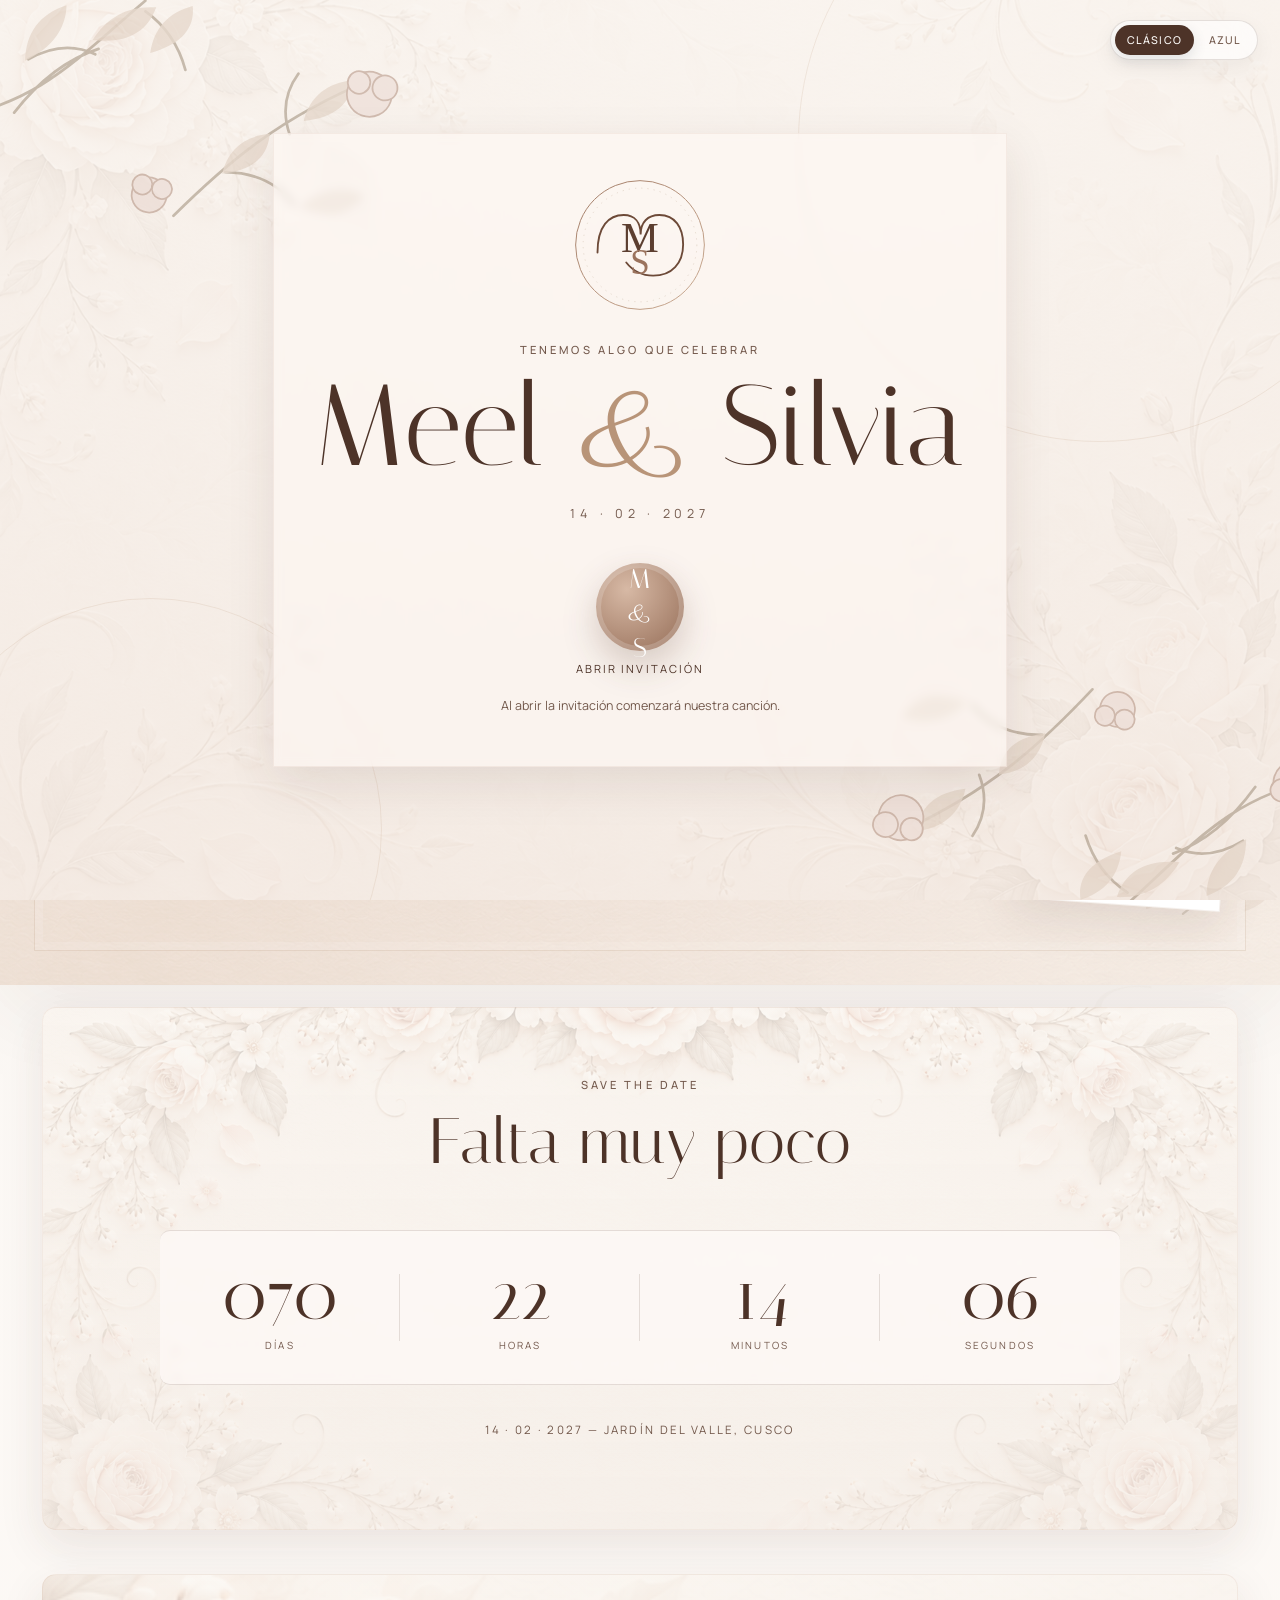
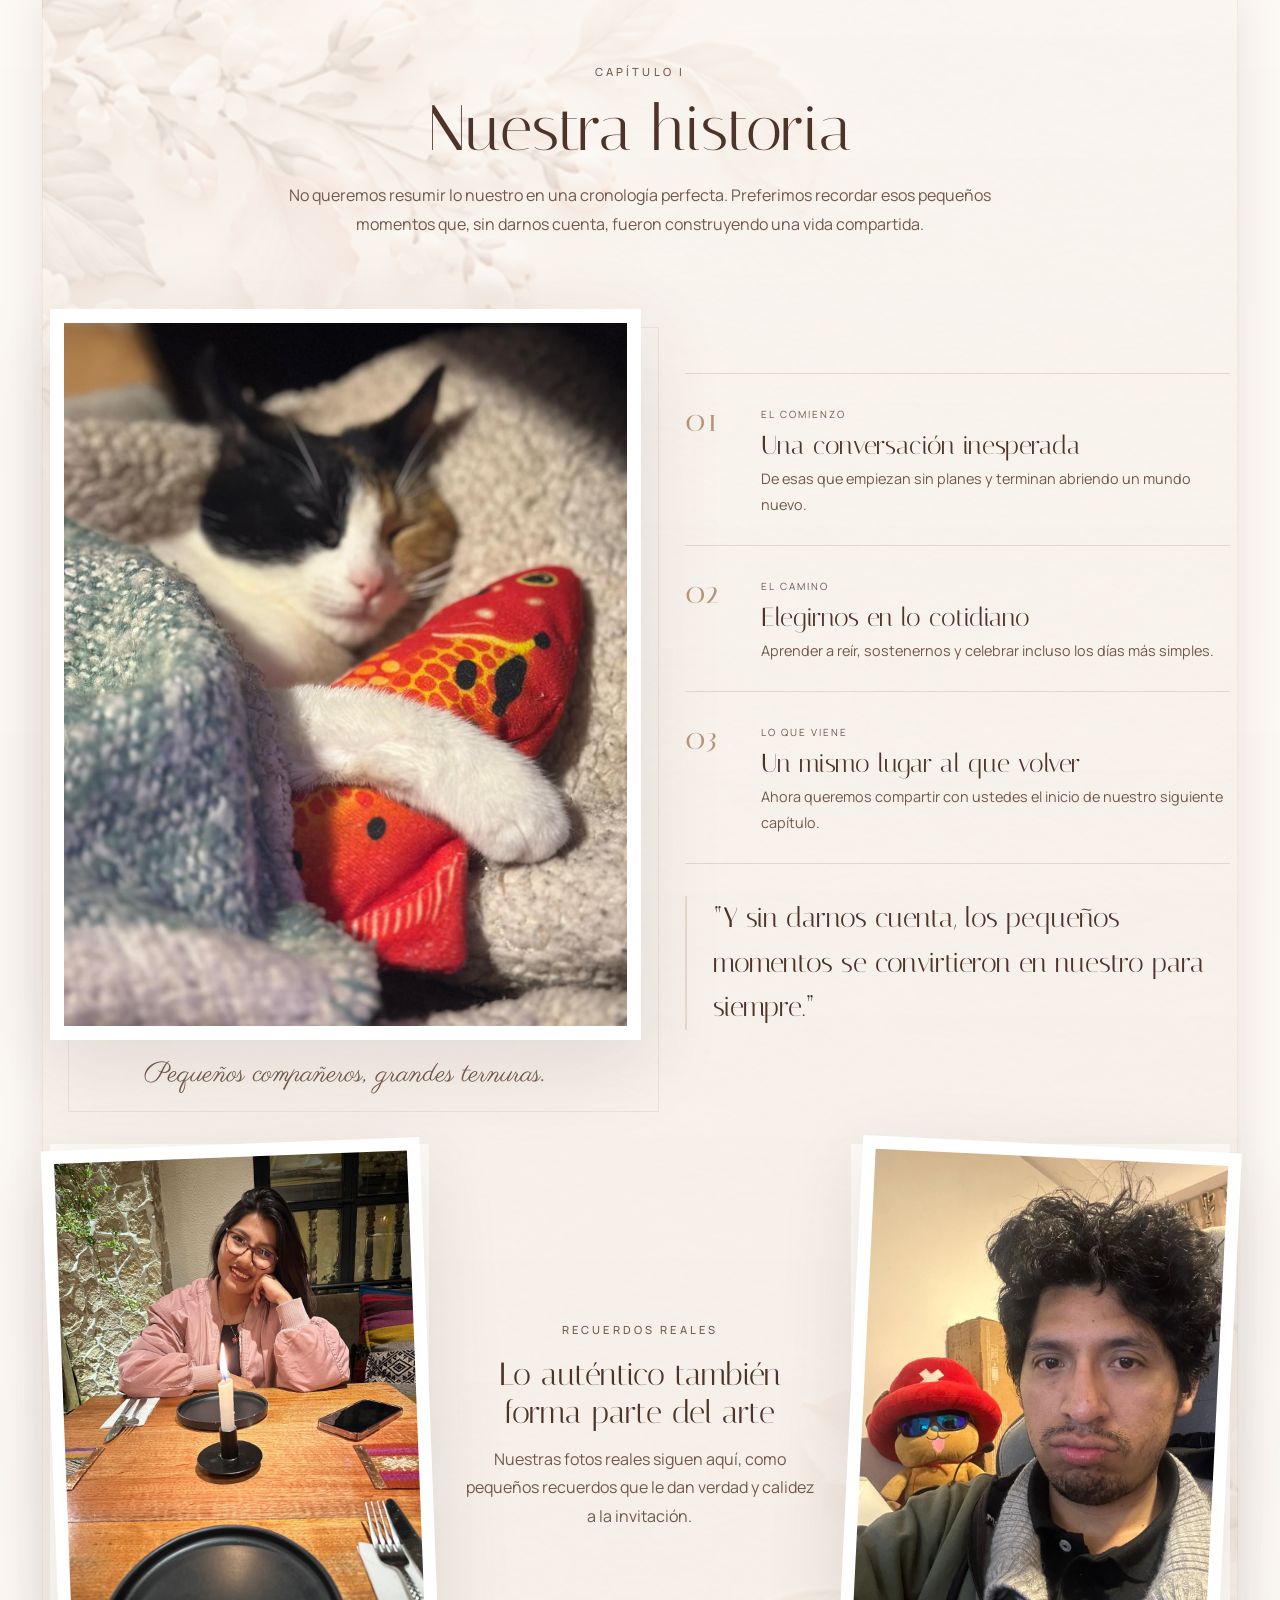
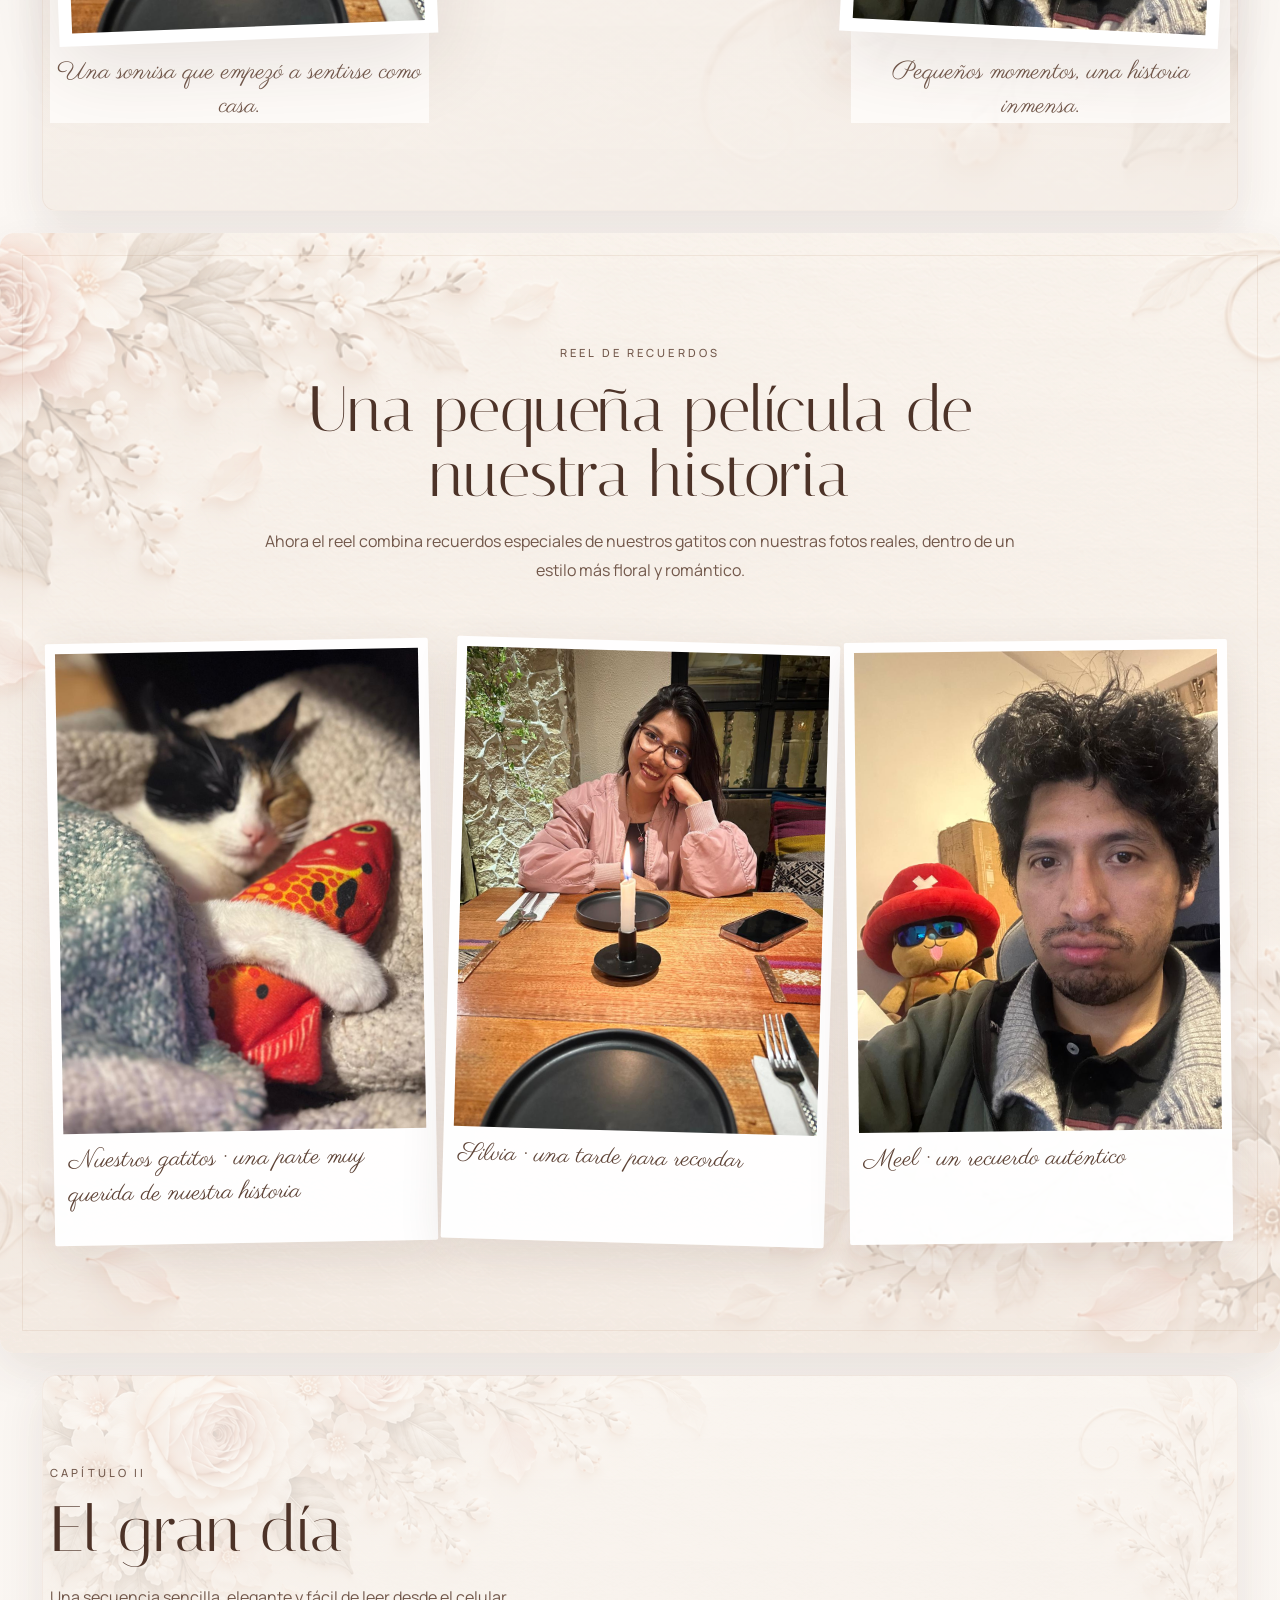
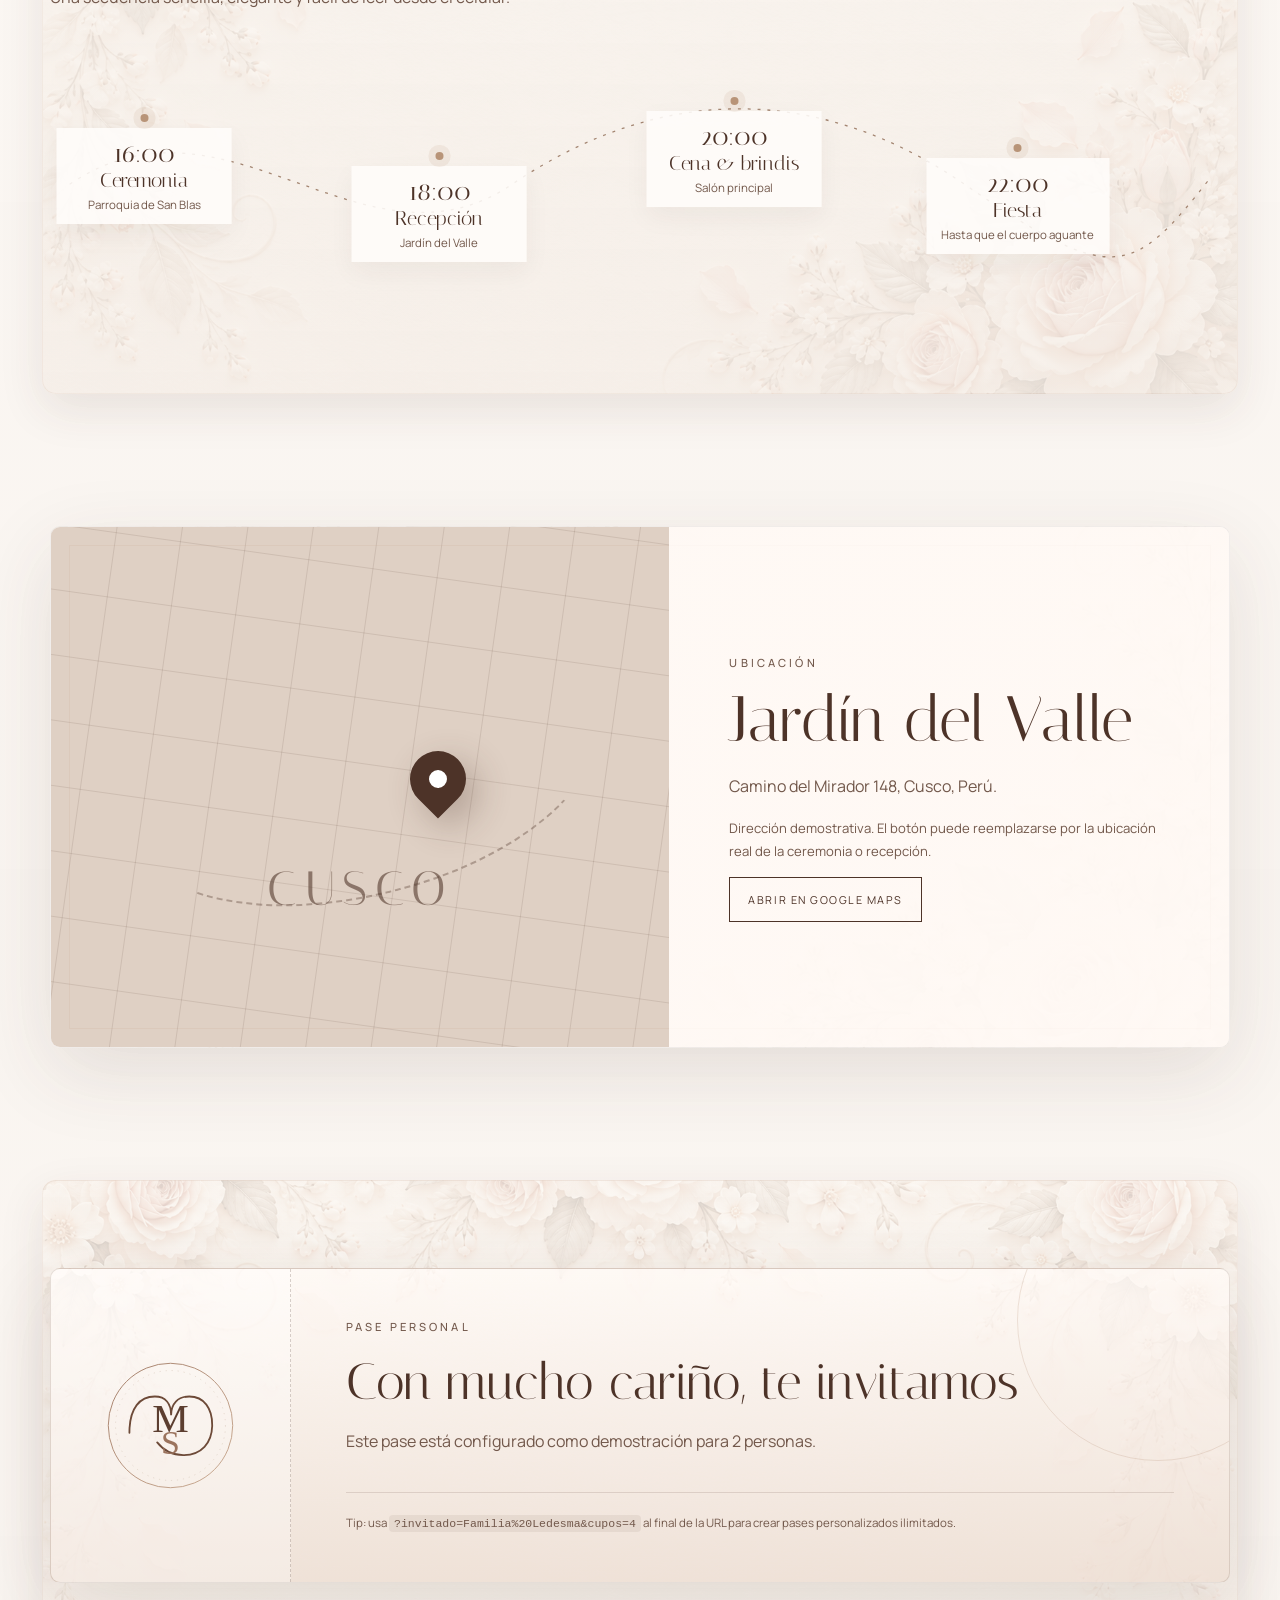
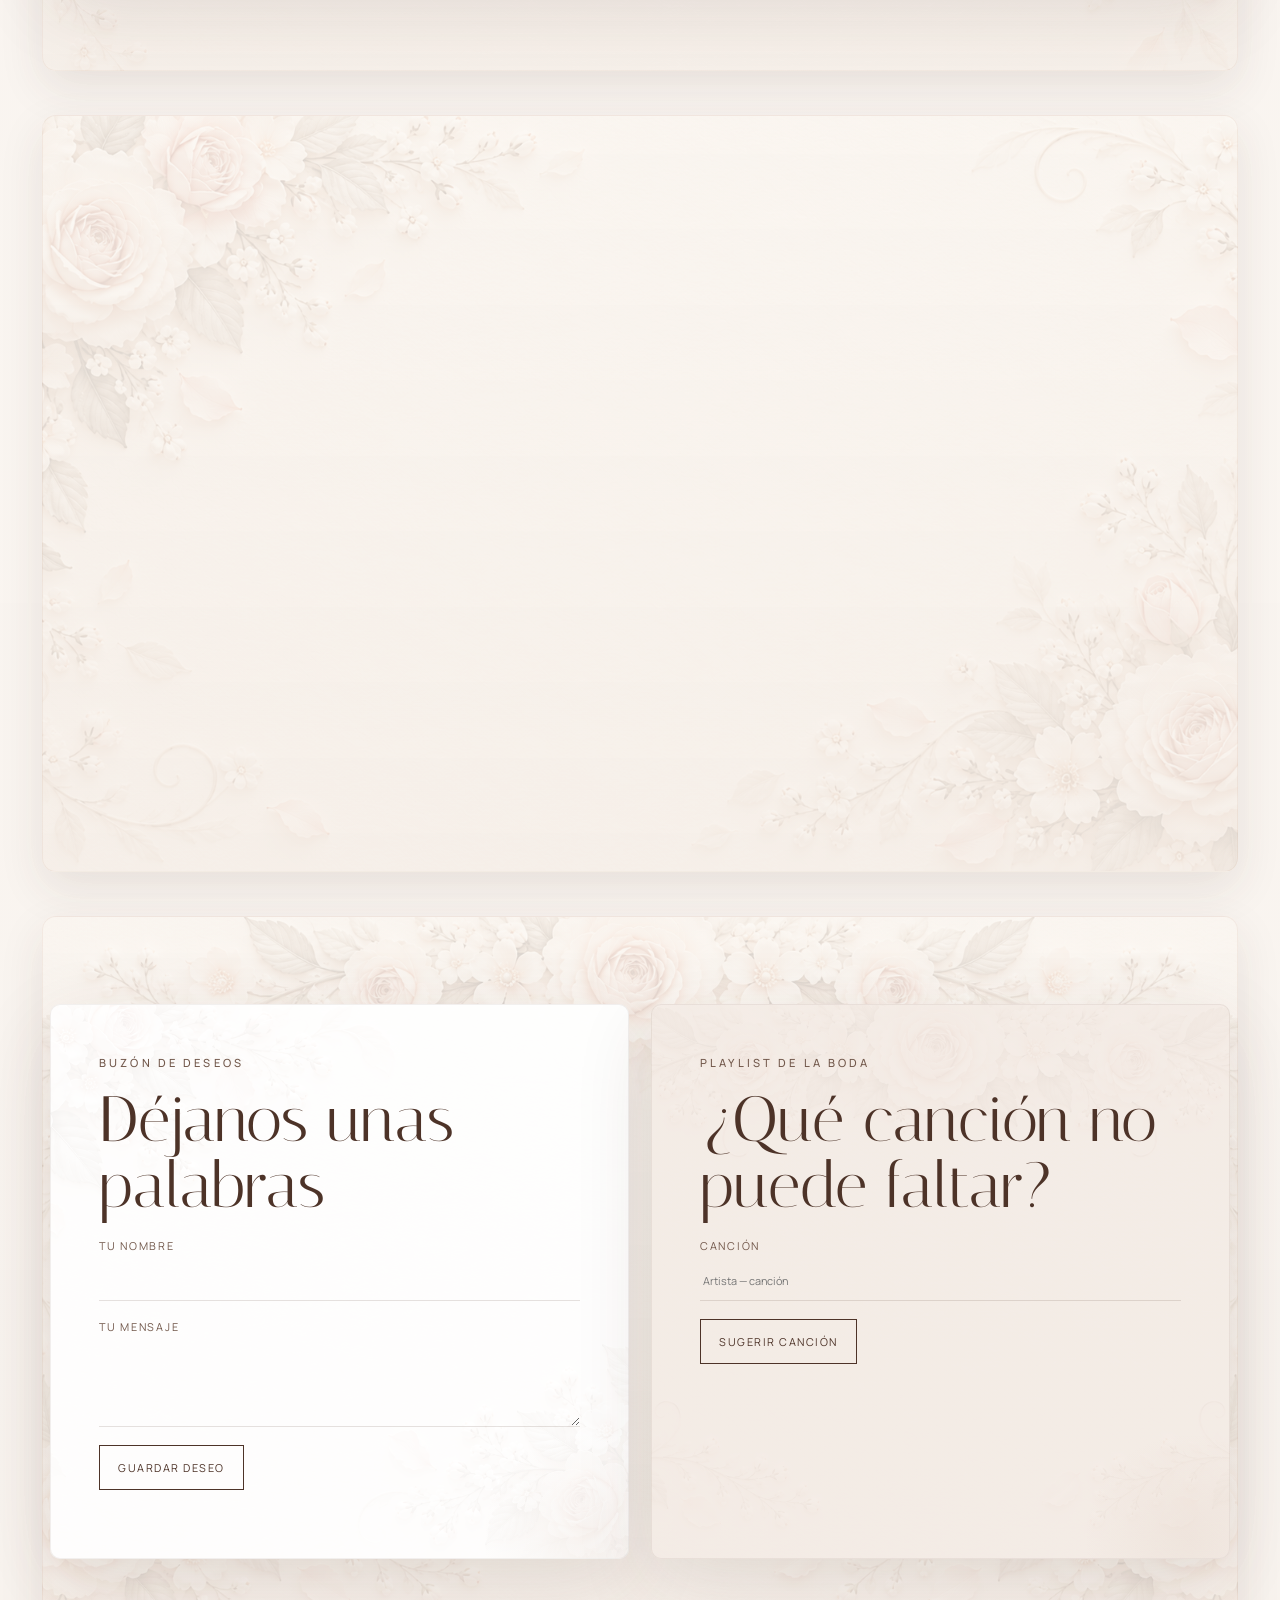
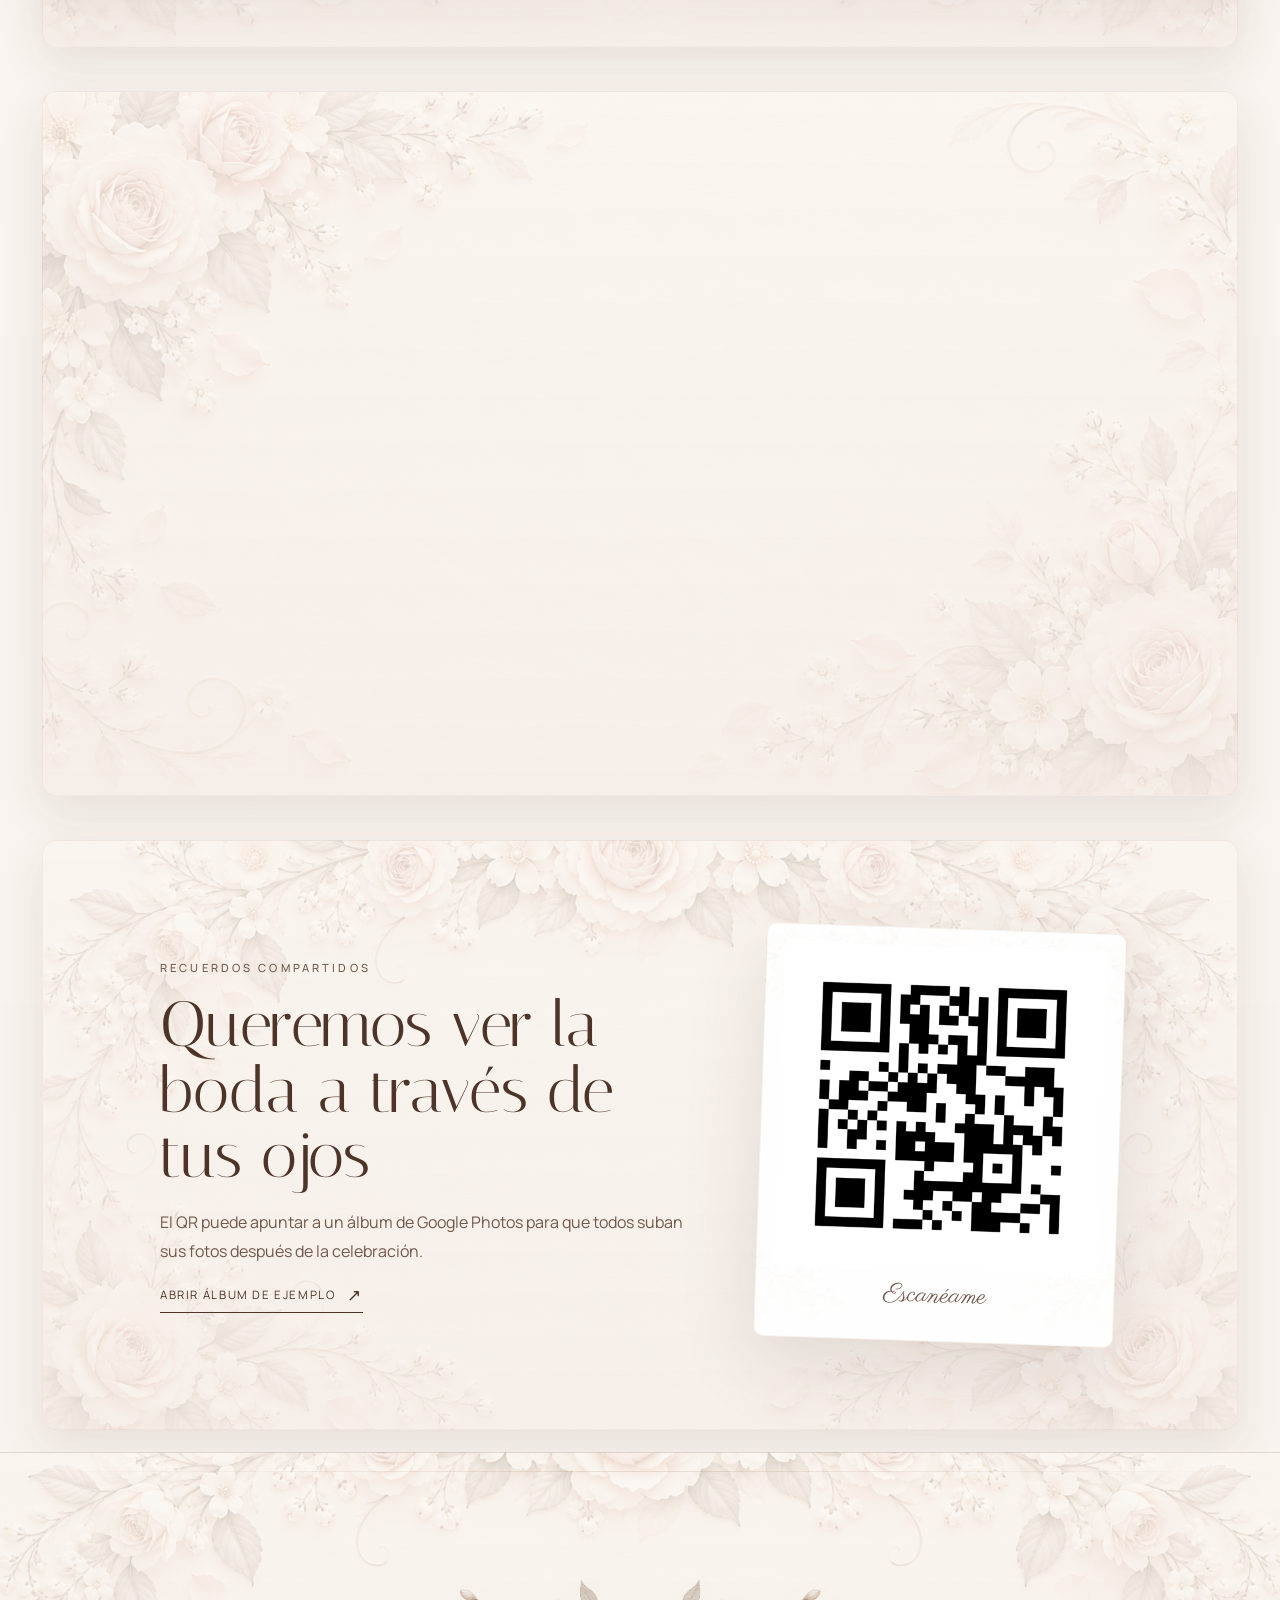
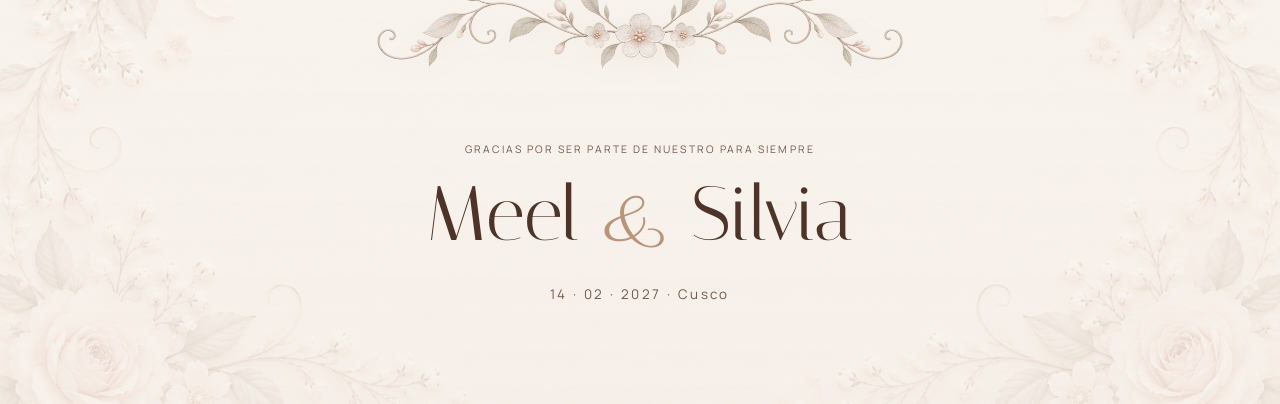
==== commit ed86fe93: "Agregar selector Clasico Azul" ====
--- a/index.html
+++ b/index.html
@@ -11,8 +11,18 @@
   <meta property="og:type" content="website" />
   <link rel="preconnect" href="https://fonts.googleapis.com">
   <link rel="preconnect" href="https://fonts.gstatic.com" crossorigin>
-  <link href="https://fonts.googleapis.com/css2?family=Italiana&family=Manrope:wght@300;400;500;600&family=Parisienne&display=swap" rel="stylesheet">
-  <link rel="stylesheet" href="assets/styles.css" />
+  <link href="https://fonts.googleapis.com/css2?family=Allura&family=Cormorant+Garamond:ital,wght@0,400;0,500;0,600;1,400&family=Italiana&family=Manrope:wght@300;400;500;600&family=Montserrat:wght@300;400;500;600&family=Parisienne&display=swap" rel="stylesheet">
+  <link id="themeStylesheet" rel="stylesheet" href="assets/styles-classic.css" />
+  <script>
+    (function(){
+      const p = new URLSearchParams(location.search);
+      const q = p.get('tema');
+      const saved = localStorage.getItem('ms_visual_theme');
+      const theme = q === 'azul' ? 'azul' : (q === 'clasico' ? 'clasico' : (saved === 'azul' ? 'azul' : 'clasico'));
+      document.documentElement.dataset.visualTheme = theme;
+      document.getElementById('themeStylesheet').href = theme === 'azul' ? 'assets/styles-blue.css' : 'assets/styles-classic.css';
+    })();
+  </script>
 </head>
 <body class="is-locked v4-body">
   <div class="noise" aria-hidden="true"></div>
@@ -22,6 +32,10 @@
   <div class="paper-monogram paper-monogram-b" aria-hidden="true">M&amp;S</div>
 
   <section class="gate gate-v4" id="gate" aria-label="Abrir invitación">
+    <div class="theme-switch gate-theme-switch" aria-label="Elegir estilo visual">
+      <button type="button" data-theme-choice="clasico">Clásico</button>
+      <button type="button" data-theme-choice="azul">Azul</button>
+    </div>
     <img src="assets/floral.svg" alt="" class="gate-floral top" />
     <div class="gate-card gate-card-v4">
       <img src="assets/monogram.svg" class="gate-monogram" alt="Monograma de Meel y Silvia" />
@@ -46,10 +60,16 @@
       <a href="#regalos">Regalos</a>
       <a href="#confirmacion">RSVP</a>
     </nav>
-    <button class="audio-control" id="audioControl" type="button" aria-label="Reproducir o pausar música">
-      <span class="audio-dot"></span>
-      <span id="audioLabel">Nuestra canción</span>
-    </button>
+    <div class="nav-actions">
+      <div class="theme-switch" aria-label="Cambiar estilo visual">
+        <button type="button" data-theme-choice="clasico">Clásico</button>
+        <button type="button" data-theme-choice="azul">Azul</button>
+      </div>
+      <button class="audio-control" id="audioControl" type="button" aria-label="Reproducir o pausar música">
+        <span class="audio-dot"></span>
+        <span id="audioLabel">Nuestra canción</span>
+      </button>
+    </div>
   </header>
 
   <audio id="weddingSong" loop preload="metadata" playsinline>
@@ -290,7 +310,7 @@
   </main>
 
   <footer class="site-footer">
-    <img src="assets/footer-divider.png" alt="" />
+    <img src="assets/footer-divider.png" alt="" class="footer-divider" />
     <p>Gracias por ser parte de nuestro para siempre</p>
     <h3>Meel <span>&</span> Silvia</h3>
     <small>14 · 02 · 2027 · Cusco</small>
--- a/assets/styles-classic.css
+++ b/assets/styles-classic.css
@@ -0,0 +1,205 @@
+:root{
+  --paper:#f7f1eb;
+  --paper-2:#efe6de;
+  --paper-3:#fdf9f5;
+  --ink:#4d3328;
+  --ink-soft:#72584b;
+  --champagne:#b89478;
+  --rose:#d9bcb0;
+  --rose-2:#edd7cc;
+  --line:rgba(77,51,40,.14);
+  --line-strong:rgba(77,51,40,.24);
+  --white:#fffdfb;
+  --shadow:0 24px 80px rgba(68,42,30,.12);
+  --shadow-soft:0 16px 45px rgba(68,42,30,.10);
+  --serif:'Italiana','Times New Roman',serif;
+  --sans:'Manrope',Arial,sans-serif;
+  --script:'Parisienne',cursive;
+}
+*{box-sizing:border-box}
+html{scroll-behavior:smooth}
+body{margin:0;color:var(--ink);font-family:var(--sans);overflow-x:hidden;background:
+  linear-gradient(rgba(252,248,244,.82), rgba(247,241,235,.88)),
+  url('floral-panel-story.png') center top / cover fixed no-repeat;
+}
+body.is-locked{overflow:hidden}
+body::before{content:"";position:fixed;inset:0;pointer-events:none;z-index:-2;opacity:.42;background:
+  radial-gradient(circle at 20px 20px, rgba(255,255,255,.45) 0 2px, transparent 2px),
+  linear-gradient(180deg, rgba(255,255,255,.35), rgba(255,255,255,.08));
+  background-size:180px 180px, 100% 100%;
+}
+img{max-width:100%;display:block}
+a{color:inherit;text-decoration:none}
+button,input,textarea,select{font:inherit}
+.noise{position:fixed;inset:0;pointer-events:none;z-index:200;opacity:.14;mix-blend-mode:multiply;background-image:url("data:image/svg+xml,%3Csvg viewBox='0 0 180 180' xmlns='http://www.w3.org/2000/svg'%3E%3Cfilter id='n'%3E%3CfeTurbulence type='fractalNoise' baseFrequency='.9' numOctaves='4' stitchTiles='stitch'/%3E%3C/filter%3E%3Crect width='100%25' height='100%25' filter='url(%23n)' opacity='.11'/%3E%3C/svg%3E")}
+.paper-petals,.paper-monogram{position:fixed;pointer-events:none;z-index:-1}
+.paper-petals{width:520px;height:520px;opacity:.05;background:url('floral.svg') center/contain no-repeat}
+.paper-petals-a{left:-120px;top:120px;transform:rotate(-6deg)}
+.paper-petals-b{right:-160px;bottom:160px;transform:rotate(188deg)}
+.paper-monogram{font-family:var(--serif);font-size:10rem;letter-spacing:.08em;color:rgba(184,148,120,.04);mix-blend-mode:multiply}
+.paper-monogram-a{top:980px;right:7vw;transform:rotate(-12deg)}
+.paper-monogram-b{top:2500px;left:5vw;transform:rotate(11deg)}
+.kicker{margin:0 0 14px;text-transform:uppercase;letter-spacing:.28em;font-size:.7rem;color:var(--ink-soft);font-weight:500}
+h1,h2,h3,h4,p,blockquote{margin-top:0}h1,h2,h3,h4{font-family:var(--serif);font-weight:400}p{line-height:1.8;color:var(--ink-soft)}
+.section-pad{width:min(1180px,calc(100% - 40px));margin:0 auto;padding:110px 0;position:relative}
+.section-heading{max-width:650px}.section-heading.centered{margin:0 auto 56px;text-align:center}.section-heading.narrow{max-width:760px}
+.section-heading h3,.story-intro h3,.location-copy h3,.letter h3,.interaction-card h3,.rsvp-copy h3,.photos-qr h3{font-size:clamp(2.8rem,5vw,5rem);line-height:1.02;margin-bottom:20px}
+.reveal{opacity:0;transform:translateY(30px);transition:opacity .95s ease,transform .95s cubic-bezier(.2,.7,.2,1)}.reveal.visible{opacity:1;transform:none}
+.gate{position:fixed;inset:0;z-index:500;background:linear-gradient(rgba(250,245,240,.90), rgba(245,236,229,.90)), url('floral-background-reference.png') center/cover no-repeat;display:grid;place-items:center;overflow:hidden;transition:opacity .9s ease,visibility .9s ease}.gate.closed{opacity:0;visibility:hidden}
+.gate::before,.gate::after{content:"";position:absolute;border:1px solid rgba(184,148,120,.16);border-radius:50%}
+.gate::before{width:600px;height:600px;top:-160px;right:-120px}
+.gate::after{width:460px;height:460px;bottom:-160px;left:-80px}
+.gate-card{text-align:center;position:relative;z-index:2;padding:36px 40px;border:1px solid rgba(184,148,120,.12);background:rgba(255,250,245,.52);backdrop-filter:blur(5px);box-shadow:var(--shadow-soft)}
+.gate-monogram{width:150px;margin:0 auto 20px}.gate h1{font-size:clamp(4rem,9vw,8rem);line-height:.9;margin:8px 0 10px}.gate h1 em{font-family:var(--script);font-style:normal;color:var(--champagne);font-size:1.12em}.gate-date{letter-spacing:.38em;text-transform:uppercase;font-size:.78rem}.gate-note{font-size:.78rem;margin-top:18px}.seal-button{margin-top:24px;border:0;background:transparent;cursor:pointer;display:inline-flex;flex-direction:column;align-items:center;gap:10px;color:var(--ink)}.seal-mark{width:88px;height:88px;border-radius:50%;display:grid;place-items:center;background:radial-gradient(circle at 35% 30%,#d7b9a5,#946c56);color:#fff;font-family:var(--serif);font-size:1.7rem;box-shadow:0 15px 35px rgba(80,48,32,.22),inset 0 0 0 5px rgba(255,255,255,.18);transition:transform .3s ease}.seal-mark span{font-family:var(--script)}.seal-button:hover .seal-mark{transform:scale(1.06) rotate(-2deg)}.seal-copy{text-transform:uppercase;letter-spacing:.18em;font-size:.7rem}.gate-floral{position:absolute;width:min(500px,42vw);opacity:.55}.gate-floral.top{left:-80px;top:-40px;transform:rotate(20deg)}.gate-floral.bottom{right:-70px;bottom:-45px;transform:rotate(198deg)}
+.nav-shell{position:fixed;top:18px;left:50%;transform:translateX(-50%);z-index:120;width:min(1120px,calc(100% - 28px));display:flex;align-items:center;justify-content:space-between;gap:20px;padding:11px 16px 11px 20px;border:1px solid rgba(255,255,255,.55);background:rgba(250,245,240,.72);backdrop-filter:blur(18px);border-radius:999px;box-shadow:0 10px 35px rgba(64,41,30,.08);transition:.35s ease}.nav-brand{font-family:var(--serif);font-size:1.5rem}.nav-brand span{font-family:var(--script);color:var(--champagne)}.nav-links{display:flex;gap:24px}.nav-links a{font-size:.75rem;text-transform:uppercase;letter-spacing:.12em;color:var(--ink-soft)}.audio-control{border:0;border-radius:999px;background:var(--ink);color:#fff;padding:10px 15px;display:flex;gap:9px;align-items:center;cursor:pointer;font-size:.78rem}.audio-dot{width:8px;height:8px;border-radius:50%;background:#d9bcb0;box-shadow:0 0 0 0 rgba(217,188,176,.7);animation:pulse 2s infinite}.audio-control.playing .audio-dot{background:#f3dfd7}
+.hero{min-height:100vh;position:relative;display:grid;place-items:center;overflow:hidden;background:linear-gradient(135deg,rgba(248,243,239,.84) 0%,rgba(239,226,215,.82) 48%,rgba(250,245,240,.84) 100%)}
+.hero::before{content:"";position:absolute;inset:34px;border:1px solid rgba(184,148,120,.18);pointer-events:none;box-shadow:inset 0 0 0 8px rgba(255,255,255,.14)}
+.hero-wash{position:absolute;inset:0;background:radial-gradient(circle at 77% 32%,rgba(255,255,255,.78),transparent 34%),radial-gradient(circle at 18% 83%,rgba(220,188,174,.25),transparent 33%),radial-gradient(circle at 50% 0, rgba(255,255,255,.4), transparent 28%)}
+.hero-grid{width:min(1180px,calc(100% - 40px));display:grid;grid-template-columns:.84fr 1.16fr;gap:70px;align-items:center;position:relative;z-index:2;padding:135px 0 90px}
+.hero-title{font-size:clamp(4.8rem,8.6vw,8.7rem);line-height:.85;letter-spacing:-.04em;margin:0}.hero-title span{font-family:var(--script);color:var(--champagne);font-size:1.06em}.hero-subtitle{font-family:var(--serif);text-transform:uppercase;letter-spacing:.38em;font-size:1rem;margin:20px 0 0;color:var(--ink)}.ornament{display:flex;align-items:center;gap:11px;margin:28px 0;width:170px;color:var(--champagne)}.ornament span{height:1px;background:currentColor;flex:1}.ornament i{font-style:normal;font-size:.7rem}.hero-quote{max-width:520px;font-family:var(--serif);font-size:1.35rem;line-height:1.6;color:var(--ink-soft)}.hero-details{display:grid;grid-template-columns:1fr 1fr;gap:18px;margin:34px 0}.hero-details div{padding-top:14px;border-top:1px solid var(--line)}.hero-details small{display:block;text-transform:uppercase;letter-spacing:.18em;font-size:.65rem;color:var(--ink-soft);margin-bottom:8px}.hero-details strong{font-family:var(--serif);font-size:1.2rem;font-weight:400}.text-link{display:inline-flex;gap:12px;align-items:center;padding-bottom:6px;border-bottom:1px solid var(--ink);text-transform:uppercase;letter-spacing:.14em;font-size:.72rem}.text-link span{font-size:1.05rem}
+.hero-visual{position:relative;min-height:760px}
+.hero-photo-card{position:absolute;right:20px;top:20px;width:min(74%, 560px)}
+.hero-photo-mat{background:rgba(255,255,255,.96);padding:16px 16px 22px;box-shadow:0 28px 64px rgba(66,42,31,.18);transform:rotate(-2deg);border:1px solid rgba(184,148,120,.22)}
+.hero-photo-mat img{width:100%;aspect-ratio:4/5;object-fit:cover;object-position:center center}
+.hero-photo-caption{font-family:var(--script);font-size:1.6rem;color:var(--ink-soft);margin:12px 0 0 12px}
+.mini-polaroid{position:absolute;width:210px;background:#fff;padding:12px 12px 28px;box-shadow:var(--shadow-soft);border:1px solid rgba(184,148,120,.14)}
+.mini-polaroid img{width:100%;aspect-ratio:3/4;object-fit:cover;object-position:center top}.mini-polaroid span{position:absolute;left:18px;bottom:5px;font-family:var(--script);font-size:1.55rem;color:var(--ink-soft)}
+.mini-meel{left:0;bottom:70px;transform:rotate(-5deg)}.mini-silvia{right:0;bottom:-10px;transform:rotate(4deg)}
+.hero-watermark-note{position:absolute;right:-8px;top:150px;font-family:var(--script);font-size:2rem;line-height:1.1;color:rgba(77,51,40,.76);max-width:220px;transform:rotate(-6deg);text-align:center}
+.hero-float{position:absolute;opacity:.28;pointer-events:none}.floral-one{width:300px;left:-50px;top:120px;transform:rotate(18deg)}.floral-two{width:390px;right:-80px;bottom:40px;transform:rotate(201deg)}
+.countdown-section{padding-top:90px;padding-bottom:100px}.countdown{display:grid;grid-template-columns:repeat(4,1fr);max-width:960px;margin:0 auto 35px;border-top:1px solid var(--line);border-bottom:1px solid var(--line)}.countdown>div{text-align:center;padding:30px 15px;position:relative}.countdown>div:not(:last-child)::after{content:"";position:absolute;right:0;top:28%;height:44%;width:1px;background:var(--line)}.countdown strong{font-family:var(--serif);font-size:clamp(3rem,5.5vw,5.2rem);font-weight:400;display:block;line-height:1}.countdown span{text-transform:uppercase;letter-spacing:.22em;font-size:.62rem;color:var(--ink-soft)}.countdown-line{text-align:center;text-transform:uppercase;letter-spacing:.2em;font-size:.72rem}
+.story{position:relative}.story::before{content:"M&S";position:absolute;right:30px;top:210px;font-family:var(--serif);font-size:12rem;color:rgba(184,148,120,.06);pointer-events:none}.story-intro{max-width:720px;margin:0 auto 70px;text-align:center}
+.story-v4-shell{display:grid;grid-template-columns:1.04fr .96fr;gap:44px;align-items:center;margin-bottom:50px}
+.story-v4-photo{margin:0;position:relative}.story-v4-photo::before{content:"";position:absolute;inset:18px -18px -18px 18px;border:1px solid rgba(184,148,120,.18);z-index:0}.story-v4-mat{position:relative;background:rgba(255,255,255,.98);padding:14px;box-shadow:var(--shadow);z-index:1}.story-v4-mat img{width:100%;aspect-ratio:4/5;object-fit:cover;object-position:center center}.story-v4-photo figcaption{font-family:var(--script);font-size:1.75rem;margin-top:15px;color:var(--ink-soft);text-align:center}
+.story-v4-copy{position:relative}.story-chapters{display:grid;gap:0;border-top:1px solid var(--line)}.story-chapters article{display:grid;grid-template-columns:58px 1fr;gap:18px;padding:27px 0;border-bottom:1px solid var(--line)}.story-chapters>article>span{font-family:var(--serif);font-size:2rem;color:var(--champagne)}.story-chapters small{text-transform:uppercase;letter-spacing:.2em;font-size:.62rem;color:var(--ink-soft)}.story-chapters h4{font-size:1.6rem;margin:7px 0 6px}.story-chapters p{font-size:.9rem;margin:0}
+.love-line{margin:32px 0 0;font-family:var(--serif);font-size:1.75rem;line-height:1.6;color:var(--ink);padding-left:26px;border-left:2px solid rgba(184,148,120,.26)}
+.real-memories{display:grid;grid-template-columns:.92fr .9fr .92fr;gap:26px;align-items:center;margin-top:24px}.memory-card{margin:0}.photo-mat{background:#fff;padding:13px;box-shadow:var(--shadow);transform:rotate(-2.2deg)}.memory-card.second .photo-mat{transform:rotate(2.8deg)}.photo-mat img{aspect-ratio:3/4;object-fit:cover;object-position:center top}.memory-card figcaption{font-family:var(--script);font-size:1.55rem;margin-top:14px;color:var(--ink-soft);text-align:center}.memory-center-copy{text-align:center;padding:20px 6px}.memory-center-copy h4{font-size:2rem;margin-bottom:14px}
+.memory-film{background:
+  linear-gradient(rgba(251,247,242,.88), rgba(247,241,235,.90)),
+  url('floral-background-reference.png') center/cover no-repeat;
+  color:var(--ink);width:100%;max-width:none;padding-left:max(20px,calc((100vw - 1180px)/2));padding-right:max(20px,calc((100vw - 1180px)/2));position:relative;overflow:hidden}
+.memory-film::before{content:"";position:absolute;inset:22px;border:1px solid rgba(184,148,120,.15);pointer-events:none}
+.memory-film .kicker,.memory-film p{color:var(--ink-soft)}.memory-film h3{color:var(--ink)}.film-strip{display:grid;grid-template-columns:repeat(3,1fr);gap:16px;align-items:stretch}.film-card{margin:0;background:rgba(255,255,255,.96);padding:10px 10px 34px;border-radius:2px;transition:transform .6s ease,opacity .6s ease;box-shadow:var(--shadow-soft)}.film-card:nth-child(1){transform:rotate(-1deg)}.film-card:nth-child(2){transform:rotate(1.6deg)}.film-card:nth-child(3){transform:rotate(-.6deg)}.film-card img{width:100%;height:480px;object-fit:cover;object-position:center top}.film-card figcaption{font-family:var(--script);font-size:1.55rem;color:#5c4134;padding:10px 5px 0}.film-controls{display:none}
+.itinerary .section-heading{margin-bottom:45px}.timeline-art{height:250px;position:relative;color:#a48672}.timeline-path{position:absolute;inset:0;width:100%;height:100%}.timeline-art article{position:absolute;left:var(--x);top:var(--y);transform:translate(-50%,-50%);background:var(--paper-3);padding:10px 15px;text-align:center;min-width:175px;box-shadow:0 10px 25px rgba(68,42,30,.05)}.timeline-art article::before{content:"";position:absolute;width:8px;height:8px;border-radius:50%;background:var(--champagne);top:-14px;left:50%;transform:translateX(-50%);box-shadow:0 0 0 7px rgba(184,148,120,.13)}.timeline-art span{display:block;font-family:var(--serif);font-size:1.6rem;color:var(--ink)}.timeline-art strong{display:block;font-family:var(--serif);font-size:1.25rem;font-weight:400;color:var(--ink)}.timeline-art small{color:var(--ink-soft);font-size:.72rem}
+.location-card{display:grid;grid-template-columns:1.05fr .95fr;background:rgba(255,253,251,.93);border:1px solid rgba(77,51,40,.08);box-shadow:var(--shadow);min-height:520px;position:relative;overflow:hidden}.location-card::after{content:"";position:absolute;inset:18px;border:1px solid rgba(184,148,120,.12);pointer-events:none}.location-art{position:relative;overflow:hidden;background:#dfd0c4;min-height:520px}.map-grid{position:absolute;inset:-30px;background-image:linear-gradient(90deg,rgba(77,51,40,.12) 1px,transparent 1px),linear-gradient(rgba(77,51,40,.12) 1px,transparent 1px);background-size:54px 54px;transform:rotate(8deg) scale(1.2)}.map-route{position:absolute;left:12%;top:26%;width:77%;height:45%;border:2px dashed rgba(77,51,40,.34);border-color:transparent transparent rgba(77,51,40,.34) transparent;border-radius:50%;transform:rotate(-14deg)}.pin{position:absolute;left:58%;top:43%;width:56px;height:56px;border-radius:50% 50% 50% 0;background:var(--ink);transform:rotate(-45deg);box-shadow:0 16px 35px rgba(77,51,40,.3)}.pin i{position:absolute;width:18px;height:18px;border-radius:50%;background:#fff;left:19px;top:19px}.map-label{position:absolute;left:50%;top:64%;font-family:var(--serif);font-size:3rem;letter-spacing:.16em;transform:translateX(-50%);color:rgba(77,51,40,.58)}.location-copy{padding:60px;display:flex;flex-direction:column;justify-content:center}.muted-small{font-size:.82rem}.button-ink,.button-light{border:1px solid var(--ink);background:transparent;color:var(--ink);text-transform:uppercase;letter-spacing:.14em;font-size:.68rem;padding:14px 18px;display:inline-flex;width:max-content;cursor:pointer;transition:.3s ease}.button-ink:hover{background:var(--ink);color:#fff}.button-light{border-color:var(--ink);color:var(--ink)}.button-light:hover{background:var(--ink);color:#fff}
+.guest-pass{border:1px solid var(--line);display:grid;grid-template-columns:240px 1fr;min-height:300px;background:linear-gradient(120deg,rgba(255,250,246,.95),rgba(239,225,215,.95));box-shadow:var(--shadow);position:relative;overflow:hidden}.guest-pass::after{content:"";position:absolute;right:-70px;top:-90px;width:280px;height:280px;border:1px solid rgba(184,148,120,.24);border-radius:50%}.pass-monogram{display:grid;place-items:center;border-right:1px dashed rgba(77,51,40,.22);background:rgba(255,255,255,.3)}.pass-monogram img{width:145px}.pass-copy{padding:48px 55px;display:flex;flex-direction:column;justify-content:center}.pass-copy h3{font-size:clamp(2.2rem,4vw,4rem);margin-bottom:15px}.pass-rule{height:1px;background:var(--line);margin:20px 0}.pass-copy small{color:var(--ink-soft);font-size:.72rem;line-height:1.7}.pass-copy code{background:rgba(77,51,40,.07);padding:2px 5px;border-radius:4px}
+.gifts{padding-top:80px}.letter{max-width:900px;margin:auto;background:rgba(255,250,244,.94);padding:80px 100px;position:relative;box-shadow:var(--shadow);border:1px solid rgba(77,51,40,.07);text-align:center}.letter::before,.letter::after{content:"";position:absolute;inset:14px;border:1px solid rgba(155,115,93,.18);pointer-events:none}.letter::after{inset:22px}.letter-floral{position:absolute;width:240px;left:-70px;top:-55px;opacity:.32;transform:rotate(12deg)}.gift-lines{display:grid;gap:0;margin-top:38px;text-align:left}.gift-lines div{display:grid;grid-template-columns:180px 1fr;gap:20px;border-top:1px solid var(--line);padding:16px 0}.gift-lines div:last-child{border-bottom:1px solid var(--line)}.gift-lines span{text-transform:uppercase;letter-spacing:.15em;font-size:.65rem;color:var(--ink-soft)}.gift-lines strong{font-family:var(--serif);font-weight:400;font-size:1.2rem}
+.interaction-grid{display:grid;grid-template-columns:1fr 1fr;gap:22px}.interaction-card{padding:48px;background:rgba(255,255,255,.92);border:1px solid rgba(77,51,40,.07);box-shadow:var(--shadow);position:relative;overflow:hidden}.interaction-card::after{content:"";position:absolute;right:-70px;bottom:-90px;width:220px;height:220px;background:radial-gradient(circle, rgba(184,148,120,.08), transparent 68%)}.interaction-card.dark{background:rgba(244,236,230,.95);color:var(--ink)}.interaction-card.dark .kicker,.interaction-card.dark p{color:var(--ink-soft)}.interaction-card.dark h3{color:var(--ink)}.editorial-form{display:grid;gap:18px}.editorial-form label{display:grid;gap:8px;font-size:.68rem;text-transform:uppercase;letter-spacing:.16em;color:var(--ink-soft)}.editorial-form input,.editorial-form textarea,.rsvp-form input,.rsvp-form textarea,.rsvp-form select{border:0;border-bottom:1px solid var(--line);background:transparent;border-radius:0;padding:12px 3px;color:var(--ink);outline:none;resize:vertical}.editorial-form.inverse label{color:var(--ink-soft)}.editorial-form.inverse input{color:var(--ink);border-color:var(--line)}.saved-notes{display:grid;gap:8px;margin-top:20px}.saved-note{font-family:var(--serif);font-size:1rem;padding:11px 0;border-top:1px solid var(--line)}.inverse .saved-note{border-color:var(--line);color:var(--ink-soft)}
+.rsvp-shell{display:grid;grid-template-columns:.82fr 1.18fr;background:rgba(255,255,255,.94);box-shadow:var(--shadow);border:1px solid rgba(77,51,40,.08);overflow:hidden}.rsvp-copy{padding:65px;background:linear-gradient(155deg,#efe0d5,#f7eee7);position:relative;overflow:hidden}.rsvp-copy::after{content:"";position:absolute;inset:18px;border:1px solid rgba(184,148,120,.12)}.rsvp-copy img{position:absolute;right:-60px;bottom:-25px;width:260px;opacity:.3;transform:rotate(-18deg)}.rsvp-form{padding:58px;display:grid;gap:22px}.rsvp-form label{display:grid;gap:8px;font-size:.7rem;text-transform:uppercase;letter-spacing:.14em;color:var(--ink-soft)}.form-two{display:grid;grid-template-columns:1fr 1fr;gap:20px}.rsvp-form small{color:var(--ink-soft);line-height:1.6}
+.qr-layout{display:grid;grid-template-columns:1fr 360px;gap:60px;align-items:center;max-width:960px;margin:auto}.qr-frame{background:#fff;padding:18px 18px 28px;box-shadow:var(--shadow);transform:rotate(2deg);text-align:center;border:1px solid rgba(184,148,120,.14)}.qr-frame img{width:100%;aspect-ratio:1;object-fit:cover}.qr-frame span{font-family:var(--script);font-size:1.6rem;color:var(--ink-soft);display:block;margin-top:10px}
+.site-footer{text-align:center;padding:80px 20px 100px;border-top:1px solid var(--line);position:relative}.site-footer::before{content:"";position:absolute;inset:18px 18px auto;top:18px;height:1px;background:linear-gradient(90deg, transparent, rgba(184,148,120,.25), transparent)}.site-footer img{width:250px;opacity:.28;margin:0 auto 15px}.site-footer p{text-transform:uppercase;letter-spacing:.2em;font-size:.65rem}.site-footer h3{font-size:clamp(3.2rem,6vw,5.3rem);margin:8px 0}.site-footer h3 span{font-family:var(--script);color:var(--champagne)}.site-footer small{letter-spacing:.18em;color:var(--ink-soft)}
+.toast{position:fixed;right:18px;bottom:18px;z-index:300;background:var(--ink);color:#fff;padding:13px 18px;border-radius:2px;box-shadow:0 12px 30px rgba(0,0,0,.18);opacity:0;transform:translateY(16px);transition:.3s;pointer-events:none;font-size:.78rem}.toast.show{opacity:1;transform:none}
+@keyframes pulse{0%{box-shadow:0 0 0 0 rgba(217,188,176,.45)}70%{box-shadow:0 0 0 10px rgba(217,188,176,0)}100%{box-shadow:0 0 0 0 rgba(217,188,176,0)}}
+@media(max-width:1080px){.hero-grid,.story-v4-shell{grid-template-columns:1fr}.hero-visual{min-height:850px}.hero-photo-card{right:auto;left:50%;transform:translateX(-50%);width:min(76%,540px)}.mini-meel{left:3%}.mini-silvia{right:4%}.hero-watermark-note{right:4%;top:90px}.real-memories{grid-template-columns:1fr 1fr}.memory-center-copy{grid-column:1/-1}.location-card,.rsvp-shell,.interaction-grid{grid-template-columns:1fr}.qr-layout{grid-template-columns:1fr 320px}.story-v4-shell{margin-bottom:40px}}
+@media(max-width:980px){.nav-links{display:none}.countdown{grid-template-columns:repeat(2,1fr)}.countdown>div:nth-child(2)::after{display:none}.timeline-art{height:auto;display:grid;grid-template-columns:1fr 1fr;gap:18px}.timeline-path{display:none}.timeline-art article{position:relative!important;left:auto!important;top:auto!important;transform:none!important;background:#fff;border:1px solid var(--line);padding:22px}.timeline-art article::before{display:none}.guest-pass{grid-template-columns:180px 1fr}.qr-layout{grid-template-columns:1fr 280px}}
+@media(max-width:760px){.paper-petals{opacity:.08}.paper-monogram{display:none}.section-pad{width:min(100% - 26px,1180px);padding:78px 0}.nav-shell{top:10px}.audio-control span:last-child{display:none}.hero-grid{padding:110px 0 60px;gap:35px}.hero-title{font-size:clamp(4rem,18vw,6.5rem)}.hero-details{grid-template-columns:1fr}.hero-visual{min-height:720px}.hero-photo-card{width:min(88%,480px)}.mini-polaroid{width:160px;padding:10px 10px 24px}.mini-polaroid span{font-size:1.32rem}.mini-meel{left:0;bottom:78px}.mini-silvia{right:0;bottom:8px}.hero-watermark-note{font-size:1.55rem;max-width:160px;top:80px}.story-v4-shell,.real-memories{grid-template-columns:1fr}.memory-card{max-width:82%;margin:auto}.memory-center-copy{padding:10px 0}.film-strip{display:flex;overflow:hidden}.film-card{min-width:100%;transform:none!important}.film-card img{height:auto;aspect-ratio:3/4;object-fit:cover}.film-controls{display:flex;align-items:center;gap:12px;margin-top:22px}.film-controls button{width:42px;height:42px;border:1px solid rgba(77,51,40,.25);background:rgba(255,255,255,.7);color:var(--ink)}.film-progress{height:1px;background:rgba(77,51,40,.16);flex:1;overflow:hidden}.film-progress span{display:block;height:100%;background:var(--ink);width:33.333%;transition:transform .4s ease}.timeline-art{grid-template-columns:1fr}.location-copy,.rsvp-copy,.rsvp-form,.interaction-card{padding:36px 24px}.guest-pass{grid-template-columns:1fr}.pass-monogram{border-right:0;border-bottom:1px dashed rgba(77,51,40,.22);padding:26px}.pass-monogram img{width:105px}.pass-copy{padding:34px 24px}.letter{padding:60px 28px}.gift-lines div{grid-template-columns:1fr;gap:6px}.qr-layout{grid-template-columns:1fr}.qr-frame{max-width:280px;margin:auto}.form-two{grid-template-columns:1fr}.gate-card{padding:30px 22px}.gate-floral{width:320px}}
+
+.rsvp-copy, .letter, .interaction-card, .location-card, .guest-pass{backdrop-filter: blur(2px);}
+.rsvp-copy::before, .letter::before{box-shadow:inset 0 0 40px rgba(255,255,255,.18);}
+.hero-copy, .story-intro, .section-heading, .location-copy, .pass-copy, .rsvp-copy{position:relative;z-index:1;}
+
+
+/* ---- V6 floral refinement ---- */
+main > section{isolation:isolate}
+.hero{background:linear-gradient(135deg,rgba(251,247,242,.90),rgba(242,231,221,.86) 48%,rgba(250,245,240,.90)), url('floral-panel-hero.png') center top / cover no-repeat;box-shadow:0 26px 90px rgba(68,42,30,.08)}
+.hero::after{content:"";position:absolute;inset:0;background:url('floral-panel-hero.png') center top / cover no-repeat;opacity:.32;mix-blend-mode:multiply;pointer-events:none;z-index:0}
+.hero-grid,.hero-wash{position:relative;z-index:2}.hero-wash{background:radial-gradient(circle at 77% 32%,rgba(255,255,255,.78),transparent 34%),radial-gradient(circle at 18% 83%,rgba(220,188,174,.20),transparent 33%),radial-gradient(circle at 50% 0, rgba(255,255,255,.28), transparent 28%)}
+
+.story,.countdown-section,.itinerary,.guest-pass-section,.gifts,.interaction,.rsvp,.photos-qr{position:relative}
+.story::before,.countdown-section::before,.itinerary::before,.guest-pass-section::before,.gifts::before,.interaction::before,.rsvp::before,.photos-qr::before{content:"";position:absolute;inset:22px -8px;background:linear-gradient(rgba(251,247,242,.84), rgba(247,241,235,.88));border:1px solid rgba(184,148,120,.12);box-shadow:var(--shadow-soft);pointer-events:none;z-index:-1;border-radius:14px}
+
+.story::before{background:linear-gradient(rgba(251,247,242,.80), rgba(247,241,235,.86)), url('floral-panel-story.png') center / cover no-repeat}
+.countdown-section::before{background:linear-gradient(rgba(251,247,242,.82), rgba(247,241,235,.88)), url('floral-panel-footer.png') center / cover no-repeat}
+.itinerary::before{background:linear-gradient(rgba(251,247,242,.82), rgba(247,241,235,.88)), url('floral-panel-story.png') center / cover no-repeat}
+.guest-pass-section::before{background:linear-gradient(rgba(251,247,242,.82), rgba(247,241,235,.88)), url('floral-panel-hero.png') center / cover no-repeat}
+.gifts::before{background:linear-gradient(rgba(251,247,242,.84), rgba(247,241,235,.88)), url('floral-panel-rsvp.png') center / cover no-repeat}
+.interaction::before{background:linear-gradient(rgba(251,247,242,.84), rgba(247,241,235,.88)), url('floral-panel-footer.png') center / cover no-repeat}
+.rsvp::before{background:linear-gradient(rgba(251,247,242,.82), rgba(247,241,235,.88)), url('floral-panel-rsvp.png') center / cover no-repeat}
+.photos-qr::before{background:linear-gradient(rgba(251,247,242,.82), rgba(247,241,235,.88)), url('floral-panel-footer.png') center / cover no-repeat}
+
+.memory-film{background:linear-gradient(rgba(251,247,242,.84), rgba(247,241,235,.90)), url('floral-panel-rsvp.png') center / cover no-repeat;color:var(--ink);box-shadow:var(--shadow-soft);border-radius:14px}
+.memory-film::before{border:1px solid rgba(184,148,120,.16)}
+.memory-film::after{content:"";position:absolute;inset:0;background:url('floral-panel-rsvp.png') center / cover no-repeat;opacity:.18;mix-blend-mode:multiply;pointer-events:none}
+.memory-film > *{position:relative;z-index:1}
+
+.location-card{background:linear-gradient(rgba(255,253,251,.94), rgba(255,253,251,.94)), url('floral-panel-story.png') center / cover no-repeat;overflow:hidden}
+.location-copy{background:linear-gradient(rgba(255,248,243,.80), rgba(255,248,243,.80))}
+.guest-pass{background:linear-gradient(rgba(255,250,246,.95),rgba(239,225,215,.95)), url('floral-panel-hero.png') center / cover no-repeat}
+.letter{background:linear-gradient(rgba(255,250,244,.94), rgba(255,250,244,.94)), url('floral-panel-rsvp.png') center / cover no-repeat}
+.interaction-card{background:linear-gradient(rgba(255,255,255,.94), rgba(255,255,255,.94)), url('floral-panel-story.png') center / cover no-repeat}
+.interaction-card.dark{background:linear-gradient(rgba(244,236,230,.95), rgba(244,236,230,.95)), url('floral-panel-footer.png') center / cover no-repeat}
+.rsvp-shell{background:linear-gradient(rgba(255,255,255,.94), rgba(255,255,255,.94)), url('floral-panel-rsvp.png') center / cover no-repeat}
+.rsvp-copy{background:linear-gradient(rgba(239,224,213,.84), rgba(247,238,231,.82)), url('floral-panel-rsvp.png') center / cover no-repeat}
+.qr-frame{background:linear-gradient(rgba(255,255,255,.96), rgba(255,255,255,.96)), url('floral-panel-footer.png') center / cover no-repeat}
+.site-footer{background:linear-gradient(rgba(251,247,242,.80), rgba(247,241,235,.86)), url('floral-panel-footer.png') center / cover no-repeat}
+
+.story-v4-shell,.timeline-art,.location-card,.guest-pass,.letter,.interaction-card,.rsvp-shell,.qr-frame,.countdown{border-radius:10px}
+.countdown{background:rgba(255,251,248,.62);backdrop-filter:blur(3px)}
+.timeline-art article,.memory-card{background:rgba(255,253,251,.88)}
+
+@media(max-width:760px){
+  .story::before,.countdown-section::before,.itinerary::before,.guest-pass-section::before,.gifts::before,.interaction::before,.rsvp::before,.photos-qr::before{inset:12px -2px}
+  .memory-film{border-radius:10px}
+}
+
+
+/* Footer floral premium aprobado */
+.site-footer > img:not(.footer-divider){display:none}
+.site-footer .footer-divider{
+  width:min(560px,82vw);
+  height:auto;
+  display:block;
+  margin:0 auto 20px;
+  opacity:.94;
+  filter:drop-shadow(0 6px 14px rgba(184,148,120,.10));
+}
+@media(max-width:760px){.site-footer .footer-divider{width:min(430px,86vw);opacity:.90}}
+
+
+/* ==========================================================
+   SELECTOR DE TEMA — CLÁSICO / AZUL
+   ========================================================== */
+.theme-switch{
+  display:inline-flex;
+  align-items:center;
+  gap:3px;
+  padding:4px;
+  border-radius:999px;
+  border:1px solid var(--line);
+  background:rgba(255,255,255,.64);
+  backdrop-filter:blur(12px);
+  box-shadow:0 8px 22px rgba(50,50,50,.06);
+}
+.theme-switch button{
+  appearance:none;
+  border:0;
+  background:transparent;
+  color:var(--ink-soft);
+  padding:8px 12px;
+  border-radius:999px;
+  cursor:pointer;
+  font-family:var(--sans);
+  font-size:.67rem;
+  font-weight:500;
+  letter-spacing:.10em;
+  text-transform:uppercase;
+  transition:background .25s ease,color .25s ease,box-shadow .25s ease;
+}
+.theme-switch button.is-active{
+  background:var(--ink);
+  color:var(--white);
+  box-shadow:0 5px 14px rgba(40,55,70,.13);
+}
+.gate-theme-switch{
+  position:absolute;
+  right:22px;
+  top:20px;
+  z-index:4;
+}
+.nav-actions{display:flex;align-items:center;gap:8px}
+@media(max-width:760px){
+  .theme-switch button{padding:7px 9px;font-size:.58rem;letter-spacing:.08em}
+  .gate-theme-switch{top:12px;right:12px}
+  .nav-actions{gap:5px}
+  .nav-shell .theme-switch button{padding:7px 8px}
+}
